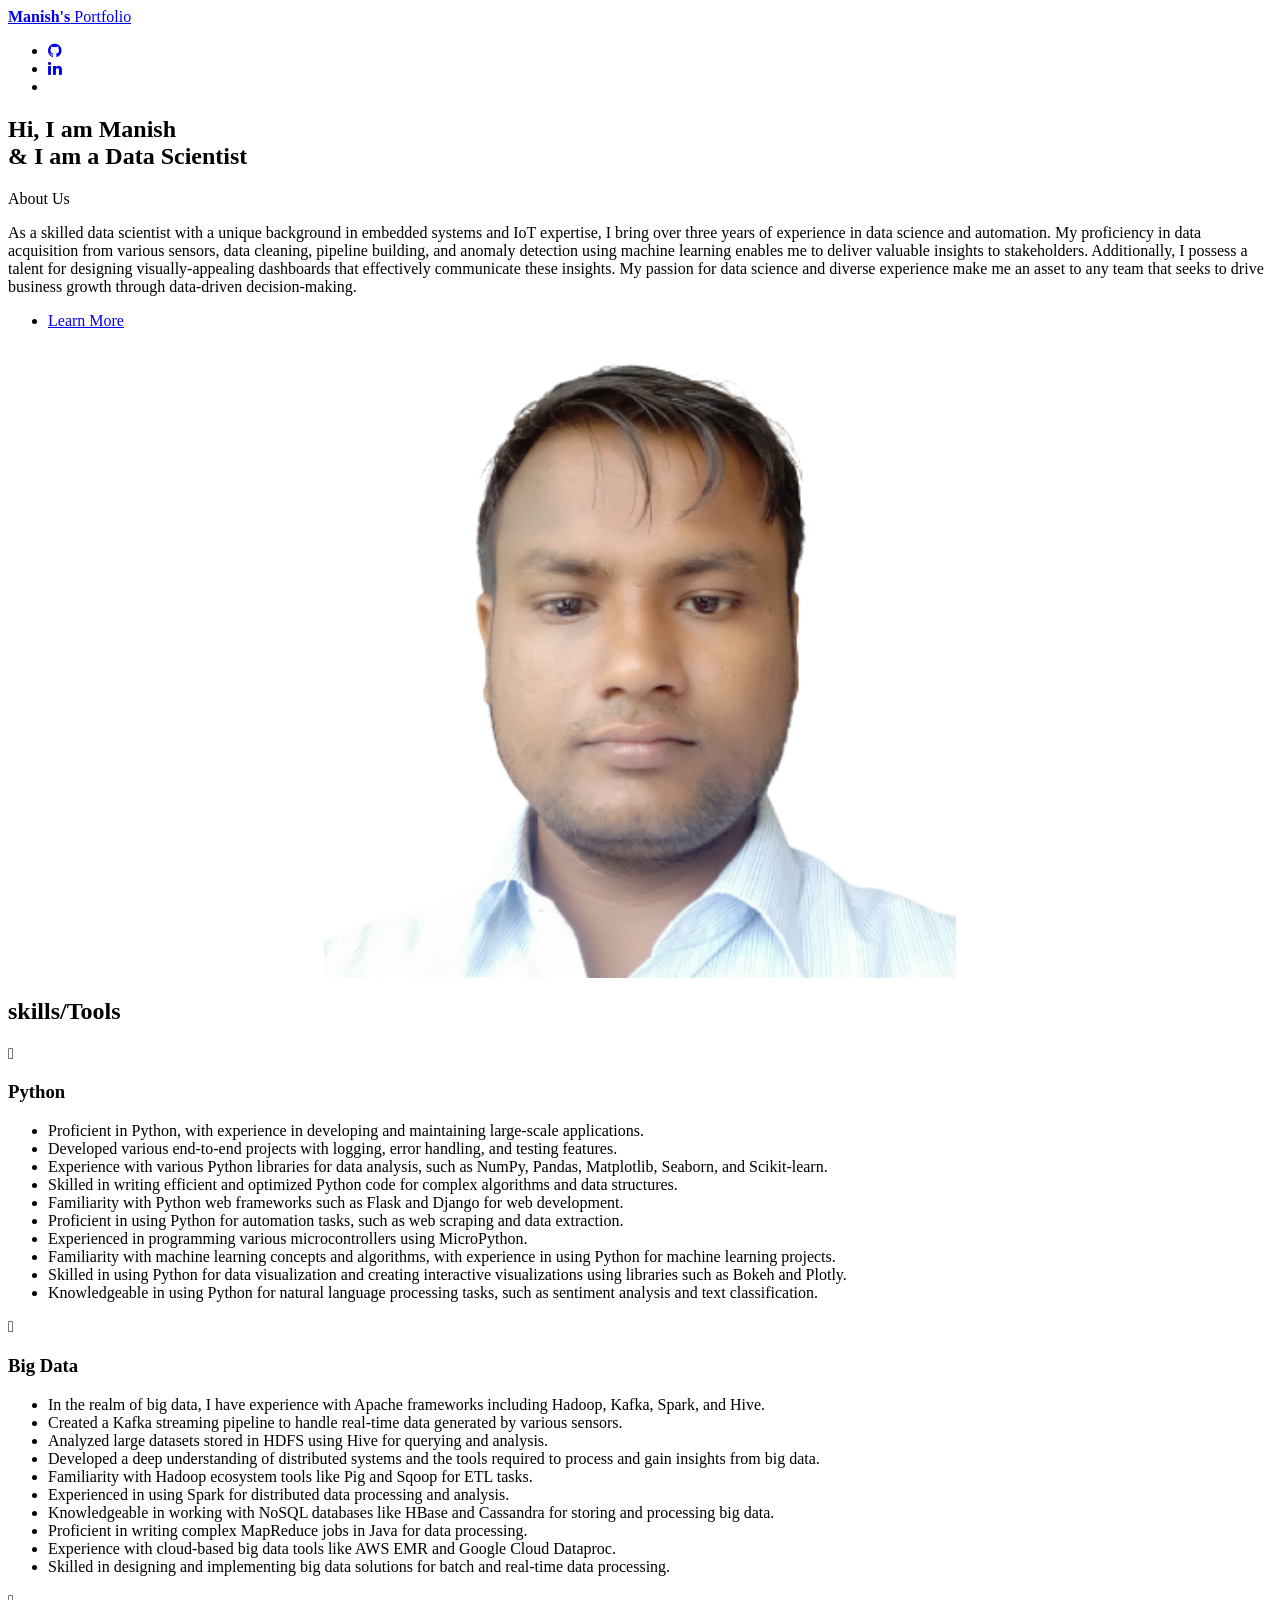
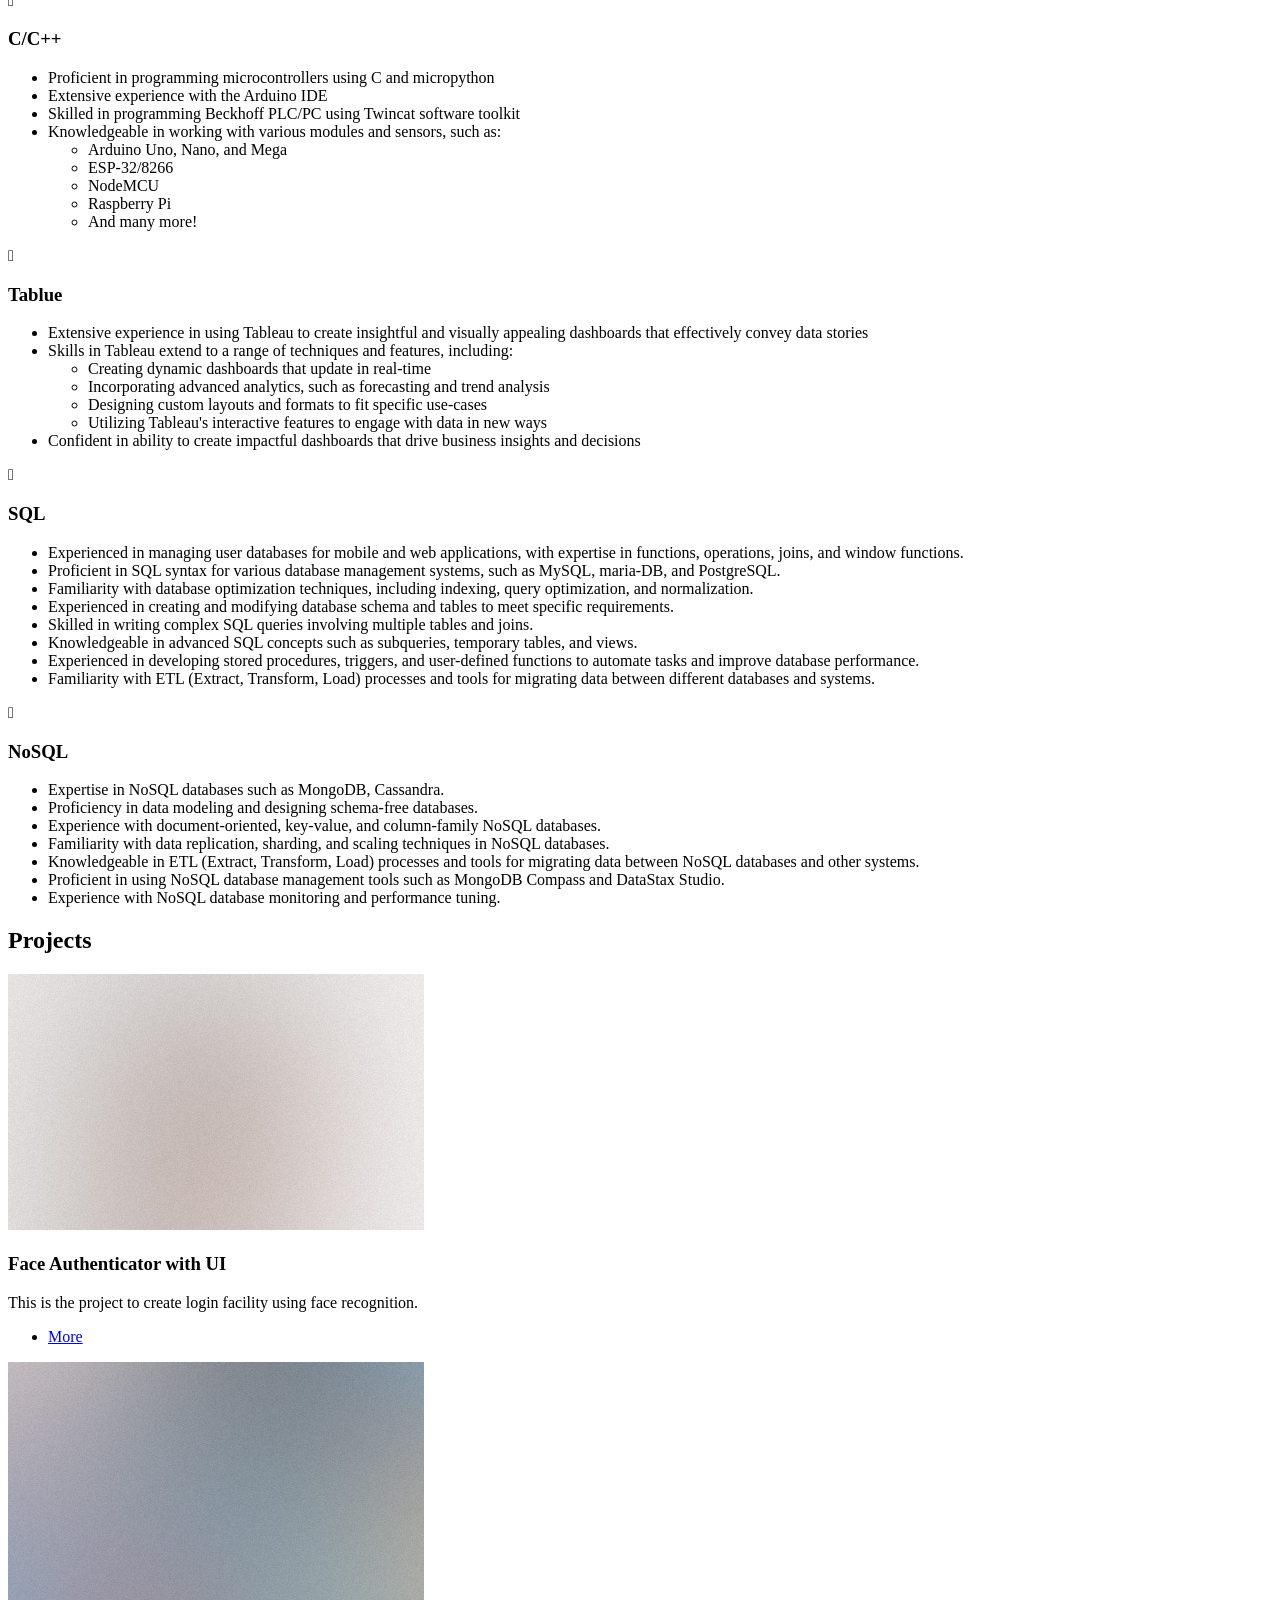
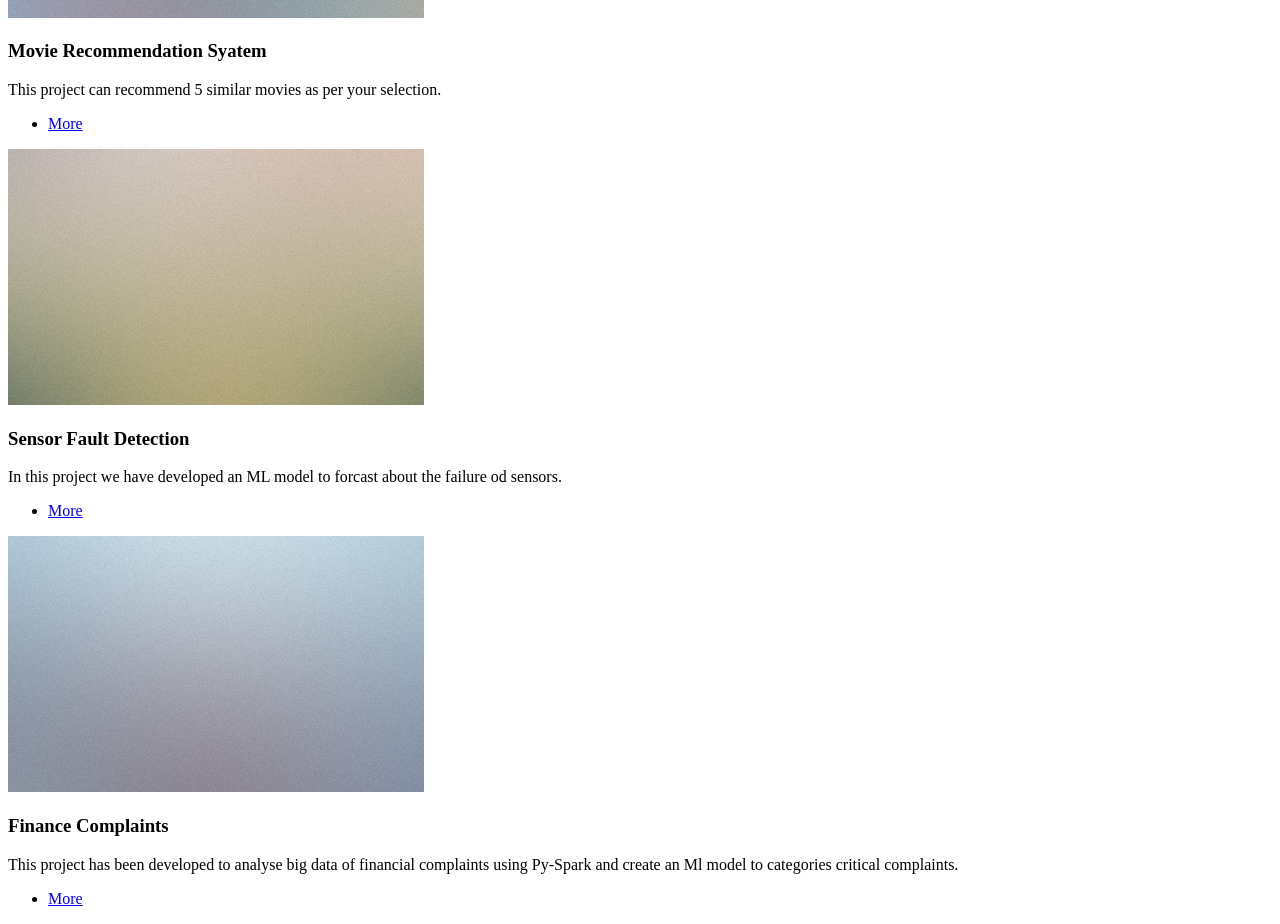
==== docs/index.html @ 659e46d4 "linkedin added" ====
<!DOCTYPE HTML>
<!--
	Editorial by HTML5 UP
	html5up.net | @ajlkn
	Free for personal and commercial use under the CCA 3.0 license (html5up.net/license)
-->
<html lang="en">

<head>
	<title>Manish's Portfolio</title>
	<meta charset="utf-8" />
	<meta name="viewport" content="width=device-width, initial-scale=1, user-scalable=no" />
	<link rel="stylesheet" href="static/assets/css/main.css" />
	<link rel="stylesheet" href="https://cdnjs.cloudflare.com/ajax/libs/font-awesome/4.7.0/css/font-awesome.min.css">
	<link>
</head>
<script>

</script>

<body class="is-preload">
	<!-- Wrapper -->
	<div id="wrapper">

		<!-- Main -->
		<div id="main">
			<div class="inner">

				<!-- Header -->
				<header id="header">
					<a href="/" class="logo"><strong>Manish's</strong> Portfolio</a>
					<ul class="icons">
						<li><a href="https://github.com/manish7065"><i class="fa fa-github" aria-hidden="true"></i></a></li>
						<li><a href="https://github.com/manish7065"><i class="fa fa-linkedin" aria-hidden="true"></i></a></li>
						<li><a href="https://www.linkedin.com/in/maimage95"><i src="static/images/linkedin.svg" aria-hidden="false"></i></a></li>
					  </ul>
					  

				</header>

				<!-- Banner -->
				<section id="banner">
					<div class="content">
						<header>
							<h1>Hi, I am Manish<br />
								& I am a Data Scientist</h1>
							<p>About Us</p>
						</header>
						<p>
							As a skilled data scientist with a unique background in embedded systems and
							 IoT expertise, I bring over three years of experience in data science and 
							 automation. My proficiency in data acquisition from various sensors,
							  data cleaning, pipeline building, and anomaly detection using machine learning
							 enables me to deliver valuable insights to stakeholders. Additionally,
							  I possess a talent for designing visually-appealing dashboards that effectively
							   communicate these insights. My passion for data science and diverse experience 
							   make me an asset to any team that seeks to drive business growth through 
							   data-driven decision-making.
						</p>
						<ul class="actions">
							<li><a href="#" class="button big">Learn More</a></li>
						</ul>
					</div>
					<span class="image object">
						<img src="static/images/self2.png" alt="" style="width: 50%; height: auto; display: block; margin-left: auto; margin-right: auto;" />
					</span>
				</section>

				<!-- Section -->
				<section>
					<header class="major">
						<h2>skills/Tools</h2>
					</header>
					<div class="features">
						<article>
							<span class="icon solid fa-paper-plane"></span>
							<div class="content">
							<h3>Python</h3>
							<p>
									<ul>
									  <li>Proficient in Python, with experience in developing and maintaining large-scale applications.</li>
									  <li>Developed various end-to-end projects with logging, error handling, and testing features.</li>
									  <li>Experience with various Python libraries for data analysis, such as NumPy, Pandas, Matplotlib, Seaborn, and Scikit-learn.</li>
									  <li>Skilled in writing efficient and optimized Python code for complex algorithms and data structures.</li>
									  <li>Familiarity with Python web frameworks such as Flask and Django for web development.</li>
									  <li>Proficient in using Python for automation tasks, such as web scraping and data extraction.</li>
									  <li>Experienced in programming various microcontrollers using MicroPython.</li>
									  <li>Familiarity with machine learning concepts and algorithms, with experience in using Python for machine learning projects.</li>
									  <li>Skilled in using Python for data visualization and creating interactive visualizations using libraries such as Bokeh and Plotly.</li>
									  <li>Knowledgeable in using Python for natural language processing tasks, such as sentiment analysis and text classification.</li>
									</ul>
								  
								
							</p>
							</div>
						</article>
						<article>
							<span class="icon solid fa-paper-plane"></span>
							<div class="content">
								<h3>Big Data</h3>
								<p>
										<ul>
										  <li>In the realm of big data, I have experience with Apache frameworks including Hadoop, Kafka, Spark, and Hive.</li>
										  <li>Created a Kafka streaming pipeline to handle real-time data generated by various sensors.</li>
										  <li>Analyzed large datasets stored in HDFS using Hive for querying and analysis.</li>
										  <li>Developed a deep understanding of distributed systems and the tools required to process and gain insights from big data.</li>
										  <li>Familiarity with Hadoop ecosystem tools like Pig and Sqoop for ETL tasks.</li>
										  <li>Experienced in using Spark for distributed data processing and analysis.</li>
										  <li>Knowledgeable in working with NoSQL databases like HBase and Cassandra for storing and processing big data.</li>
										  <li>Proficient in writing complex MapReduce jobs in Java for data processing.</li>
										  <li>Experience with cloud-based big data tools like AWS EMR and Google Cloud Dataproc.</li>
										  <li>Skilled in designing and implementing big data solutions for batch and real-time data processing.</li>
										</ul>
									  
                                </p>
                                </div>
						</article>
						<article>
							<span class="icon solid fa-rocket"></span>
							<div class="content">
								<p>
									<h3>C/C++</h3>
									<ul>
									<li>Proficient in programming microcontrollers using C and micropython</li>
									<li>Extensive experience with the Arduino IDE</li>
									<li>Skilled in programming Beckhoff PLC/PC using Twincat software toolkit</li>
									<li>Knowledgeable in working with various modules and sensors, such as:</li>
									<ul>
										<li>Arduino Uno, Nano, and Mega</li>
										<li>ESP-32/8266</li>
										<li>NodeMCU</li>
										<li>Raspberry Pi</li>
										<li>And many more!</li>
									</ul>
									</ul>

								</p>
							</div>
						</article>
						<article>
							<span class="icon solid fa-signal"></span>
							<div class="content">
								<p>
									<h3>Tablue</h3>
									<ul>
									<li>Extensive experience in using Tableau to create insightful and visually appealing dashboards that effectively convey data stories</li>
									<li>Skills in Tableau extend to a range of techniques and features, including:</li>
									<ul>
										<li>Creating dynamic dashboards that update in real-time</li>
										<li>Incorporating advanced analytics, such as forecasting and trend analysis</li>
										<li>Designing custom layouts and formats to fit specific use-cases</li>
										<li>Utilizing Tableau's interactive features to engage with data in new ways</li>
									</ul>
									<li>Confident in ability to create impactful dashboards that drive business insights and decisions</li>
									</ul>

								</p>
							</div>
						</article>
						<article>
							<span class="icon solid fa-signal"></span>
							<div class="content">
								<h3>SQL</h3>
								<p>
										<ul>
										  <li>Experienced in managing user databases for mobile and web applications, with expertise in functions, operations, joins, and window functions.</li>
										  <li>Proficient in SQL syntax for various database management systems, such as MySQL, maria-DB, and PostgreSQL.</li>
										  <li>Familiarity with database optimization techniques, including indexing, query optimization, and normalization.</li>
										  <li>Experienced in creating and modifying database schema and tables to meet specific requirements.</li>
										  <li>Skilled in writing complex SQL queries involving multiple tables and joins.</li>
										  <li>Knowledgeable in advanced SQL concepts such as subqueries, temporary tables, and views.</li>
										  <li>Experienced in developing stored procedures, triggers, and user-defined functions to automate tasks and improve database performance.</li>
										  <li>Familiarity with ETL (Extract, Transform, Load) processes and tools for migrating data between different databases and systems.</li>
										</ul>
									  
								</p>
							</div>
						</article>
						<article>
							<span class="icon solid fa-signal"></span>
							<div class="content">
								<h3>NoSQL</h3>
								<p>
										<ul>
										  <li>Expertise in NoSQL databases such as MongoDB, Cassandra.</li>
										  <li>Proficiency in data modeling and designing schema-free databases.</li>
										  <li>Experience with document-oriented, key-value, and column-family NoSQL databases.</li>
										  <li>Familiarity with data replication, sharding, and scaling techniques in NoSQL databases.</li>
										  <li>Knowledgeable in ETL (Extract, Transform, Load) processes and tools for migrating data between NoSQL databases and other systems.</li>
										  <li>Proficient in using NoSQL database management tools such as MongoDB Compass and DataStax Studio.</li>
										  <li>Experience with NoSQL database monitoring and performance tuning.</li>
										</ul>
									  
								</p>
							</div>
						</article>
					</div>
				</section>

				<!-- Section -->
				<section>
					<header class="major">
						<h2>Projects</h2>
					</header>
					<div class="posts">
						<article>
							<a  class="image"><img src="static/images/pic01.jpg" alt="" /></a>
							<h3>Face Authenticator with UI</h3>
							<p>This is the project to create login facility using face recognition.</p>
							<ul class="actions">
								<li><a href="https://github.com/manish7065/Deep-Authenticator-UI" class="button">More</a></li>
							</ul>
						</article>
						<article>
							<a  class="image"><img src="static/images/pic02.jpg" alt="" /></a>
							<h3>Movie Recommendation Syatem</h3>
							<p>This project can recommend 5 similar movies as per your selection.</p>
							<ul class="actions">
								<li><a href="https://github.com/manish7065/movie_recommander" class="button">More</a></li>
							</ul>
						</article>
						<article>
							<a  class="image"><img src="static/images/pic03.jpg" alt="" /></a>
							<h3>Sensor Fault Detection</h3>
							<p>In this project we have developed an ML model to forcast about the failure od sensors.</p>
							<ul class="actions">
								<li><a href="https://github.com/manish7065/sensor_fault" class="button">More</a></li>
							</ul>
						</article>
						<article>
							<a  class="image"><img src="static/images/pic04.jpg" alt="" /></a>
							<h3>Finance Complaints</h3>
							<p>This project has been developed to analyse big data of financial complaints using Py-Spark 
								and create an Ml model to categories critical complaints.</p>
							<ul class="actions">
								<li><a href="https://github.com/manish7065/finance-project/tree/master" class="button">More</a></li>
							</ul>
						</article>
						<!-- <article>
							<a  class="image"><img src="/static/images/pic05.jpg" alt="" /></a>
							<h3>Feugiat lorem aenean</h3>
							<p>Aenean ornare velit lacus, ac varius enim lorem ullamcorper dolore. Proin aliquam
								facilisis ante interdum. Sed nulla amet lorem feugiat tempus aliquam.</p>
							<ul class="actions">
								<li><a href="#" class="button">More</a></li>
							</ul>
						</article>
						<article>
							<a  class="image"><img src="/static/images/pic06.jpg" alt="" /></a>
							<h3>Amet varius aliquam</h3>
							<p>Aenean ornare velit lacus, ac varius enim lorem ullamcorper dolore. Proin aliquam
								facilisis ante interdum. Sed nulla amet lorem feugiat tempus aliquam.</p>
							<ul class="actions">
								<li><a href="#" class="button">More</a></li>
							</ul>
						</article> -->
					</div>
				</section>

			</div>
		</div>

	</div>

	<!-- Scripts -->
	<script src="ststic/assets/js/jquery.min.js"></script>
	<script src="ststic/assets/js/browser.min.js"></script>
	<script src="ststic/assets/js/breakpoints.min.js"></script>
	<script src="ststic/assets/js/util.js"></script>
	<script src="ststic/assets/js/main.js"></script>

</body>

</html>
---- docs/static/assets/css/main.css ----
@import url(fontawesome-all.min.css);
@import url("https://fonts.googleapis.com/css?family=Open+Sans:400,600,400italic,600italic|Roboto+Slab:400,700");
/*
	Editorial by HTML5 UP
	html5up.net | @ajlkn
	Free for personal and commercial use under the CCA 3.0 license (html5up.net/license)
*/
html, body, div, span, applet, object,
iframe, h1, h2, h3, h4, h5, h6, p, blockquote,
pre, a, abbr, acronym, address, big, cite,
code, del, dfn, em, img, ins, kbd, q, s, samp,
small, strike, strong, sub, sup, tt, var, b,
u, i, center, dl, dt, dd, ol, ul, li, fieldset,
form, label, legend, table, caption, tbody,
tfoot, thead, tr, th, td, article, aside,
canvas, details, embed, figure, figcaption,
footer, header, hgroup, menu, nav, output, ruby,
section, summary, time, mark, audio, video {
  margin: 0;
  padding: 0;
  border: 0;
  font-size: 100%;
  font: inherit;
  vertical-align: baseline; }

article, aside, details, figcaption, figure,
footer, header, hgroup, menu, nav, section {
  display: block; }

body {
  line-height: 1; }

ol, ul {
  list-style: none; }

blockquote, q {
  quotes: none; }
  blockquote:before, blockquote:after, q:before, q:after {
    content: '';
    content: none; }

table {
  border-collapse: collapse;
  border-spacing: 0; }

body {
  -webkit-text-size-adjust: none; }

mark {
  background-color: transparent;
  color: inherit; }

input::-moz-focus-inner {
  border: 0;
  padding: 0; }

input, select, textarea {
  -moz-appearance: none;
  -webkit-appearance: none;
  -ms-appearance: none;
  appearance: none; }

/* Basic */
@-ms-viewport {
  width: device-width; }

body {
  -ms-overflow-style: scrollbar; }

@media screen and (max-width: 480px) {
  html, body {
    min-width: 320px; } }

html {
  box-sizing: border-box; }

*, *:before, *:after {
  box-sizing: inherit; }

body {
  background: #ffffff; }
  body.is-preload *, body.is-preload *:before, body.is-preload *:after, body.is-resizing *, body.is-resizing *:before, body.is-resizing *:after {
    -moz-animation: none !important;
    -webkit-animation: none !important;
    -ms-animation: none !important;
    animation: none !important;
    -moz-transition: none !important;
    -webkit-transition: none !important;
    -ms-transition: none !important;
    transition: none !important; }

/* Type */
body, input, select, textarea {
  color: #7f888f;
  font-family: "Open Sans", sans-serif;
  font-size: 13pt;
  font-weight: 400;
  line-height: 1.65; }
  @media screen and (max-width: 1680px) {
    body, input, select, textarea {
      font-size: 11pt; } }
  @media screen and (max-width: 1280px) {
    body, input, select, textarea {
      font-size: 10pt; } }
  @media screen and (max-width: 360px) {
    body, input, select, textarea {
      font-size: 9pt; } }

a {
  -moz-transition: color 0.2s ease-in-out, border-bottom-color 0.2s ease-in-out;
  -webkit-transition: color 0.2s ease-in-out, border-bottom-color 0.2s ease-in-out;
  -ms-transition: color 0.2s ease-in-out, border-bottom-color 0.2s ease-in-out;
  transition: color 0.2s ease-in-out, border-bottom-color 0.2s ease-in-out;
  border-bottom: dotted 1px;
  color: #f56a6a;
  text-decoration: none; }
  a:hover {
    border-bottom-color: #f56a6a;
    color: #f56a6a !important; }
    a:hover strong {
      color: inherit; }

strong, b {
  color: #3d4449;
  font-weight: 600; }

em, i {
  font-style: italic; }

p {
  margin: 0 0 2em 0; }

h1, h2, h3, h4, h5, h6 {
  color: #3d4449;
  font-family: "Roboto Slab", serif;
  font-weight: 700;
  line-height: 1.5;
  margin: 0 0 1em 0; }
  h1 a, h2 a, h3 a, h4 a, h5 a, h6 a {
    color: inherit;
    text-decoration: none;
    border-bottom: 0; }

h1 {
  font-size: 4em;
  margin: 0 0 0.5em 0;
  line-height: 1.3; }

h2 {
  font-size: 1.75em; }

h3 {
  font-size: 1.25em; }

h4 {
  font-size: 1.1em; }

h5 {
  font-size: 0.9em; }

h6 {
  font-size: 0.7em; }

@media screen and (max-width: 1680px) {
  h1 {
    font-size: 3.5em; } }

@media screen and (max-width: 980px) {
  h1 {
    font-size: 3.25em; } }

@media screen and (max-width: 736px) {
  h1 {
    font-size: 2em;
    line-height: 1.4; }
  h2 {
    font-size: 1.5em; } }

sub {
  font-size: 0.8em;
  position: relative;
  top: 0.5em; }

sup {
  font-size: 0.8em;
  position: relative;
  top: -0.5em; }

blockquote {
  border-left: solid 3px rgba(210, 215, 217, 0.75);
  font-style: italic;
  margin: 0 0 2em 0;
  padding: 0.5em 0 0.5em 2em; }

code {
  background: rgba(230, 235, 237, 0.25);
  border-radius: 0.375em;
  border: solid 1px rgba(210, 215, 217, 0.75);
  font-family: "Courier New", monospace;
  font-size: 0.9em;
  margin: 0 0.25em;
  padding: 0.25em 0.65em; }

pre {
  -webkit-overflow-scrolling: touch;
  font-family: "Courier New", monospace;
  font-size: 0.9em;
  margin: 0 0 2em 0; }
  pre code {
    display: block;
    line-height: 1.75;
    padding: 1em 1.5em;
    overflow-x: auto; }

hr {
  border: 0;
  border-bottom: solid 1px rgba(210, 215, 217, 0.75);
  margin: 2em 0; }
  hr.major {
    margin: 3em 0; }

.align-left {
  text-align: left; }

.align-center {
  text-align: center; }

.align-right {
  text-align: right; }

/* Row */
.row {
  display: flex;
  flex-wrap: wrap;
  box-sizing: border-box;
  align-items: stretch; }
  .row > * {
    box-sizing: border-box; }
  .row.gtr-uniform > * > :last-child {
    margin-bottom: 0; }
  .row.aln-left {
    justify-content: flex-start; }
  .row.aln-center {
    justify-content: center; }
  .row.aln-right {
    justify-content: flex-end; }
  .row.aln-top {
    align-items: flex-start; }
  .row.aln-middle {
    align-items: center; }
  .row.aln-bottom {
    align-items: flex-end; }
  .row > .imp {
    order: -1; }
  .row > .col-1 {
    width: 8.33333%; }
  .row > .off-1 {
    margin-left: 8.33333%; }
  .row > .col-2 {
    width: 16.66667%; }
  .row > .off-2 {
    margin-left: 16.66667%; }
  .row > .col-3 {
    width: 25%; }
  .row > .off-3 {
    margin-left: 25%; }
  .row > .col-4 {
    width: 33.33333%; }
  .row > .off-4 {
    margin-left: 33.33333%; }
  .row > .col-5 {
    width: 41.66667%; }
  .row > .off-5 {
    margin-left: 41.66667%; }
  .row > .col-6 {
    width: 50%; }
  .row > .off-6 {
    margin-left: 50%; }
  .row > .col-7 {
    width: 58.33333%; }
  .row > .off-7 {
    margin-left: 58.33333%; }
  .row > .col-8 {
    width: 66.66667%; }
  .row > .off-8 {
    margin-left: 66.66667%; }
  .row > .col-9 {
    width: 75%; }
  .row > .off-9 {
    margin-left: 75%; }
  .row > .col-10 {
    width: 83.33333%; }
  .row > .off-10 {
    margin-left: 83.33333%; }
  .row > .col-11 {
    width: 91.66667%; }
  .row > .off-11 {
    margin-left: 91.66667%; }
  .row > .col-12 {
    width: 100%; }
  .row > .off-12 {
    margin-left: 100%; }
  .row.gtr-0 {
    margin-top: 0;
    margin-left: 0em; }
    .row.gtr-0 > * {
      padding: 0 0 0 0em; }
    .row.gtr-0.gtr-uniform {
      margin-top: 0em; }
      .row.gtr-0.gtr-uniform > * {
        padding-top: 0em; }
  .row.gtr-25 {
    margin-top: 0;
    margin-left: -0.375em; }
    .row.gtr-25 > * {
      padding: 0 0 0 0.375em; }
    .row.gtr-25.gtr-uniform {
      margin-top: -0.375em; }
      .row.gtr-25.gtr-uniform > * {
        padding-top: 0.375em; }
  .row.gtr-50 {
    margin-top: 0;
    margin-left: -0.75em; }
    .row.gtr-50 > * {
      padding: 0 0 0 0.75em; }
    .row.gtr-50.gtr-uniform {
      margin-top: -0.75em; }
      .row.gtr-50.gtr-uniform > * {
        padding-top: 0.75em; }
  .row {
    margin-top: 0;
    margin-left: -1.5em; }
    .row > * {
      padding: 0 0 0 1.5em; }
    .row.gtr-uniform {
      margin-top: -1.5em; }
      .row.gtr-uniform > * {
        padding-top: 1.5em; }
  .row.gtr-150 {
    margin-top: 0;
    margin-left: -2.25em; }
    .row.gtr-150 > * {
      padding: 0 0 0 2.25em; }
    .row.gtr-150.gtr-uniform {
      margin-top: -2.25em; }
      .row.gtr-150.gtr-uniform > * {
        padding-top: 2.25em; }
  .row.gtr-200 {
    margin-top: 0;
    margin-left: -3em; }
    .row.gtr-200 > * {
      padding: 0 0 0 3em; }
    .row.gtr-200.gtr-uniform {
      margin-top: -3em; }
      .row.gtr-200.gtr-uniform > * {
        padding-top: 3em; }
  @media screen and (max-width: 1680px) {
    .row {
      display: flex;
      flex-wrap: wrap;
      box-sizing: border-box;
      align-items: stretch; }
      .row > * {
        box-sizing: border-box; }
      .row.gtr-uniform > * > :last-child {
        margin-bottom: 0; }
      .row.aln-left {
        justify-content: flex-start; }
      .row.aln-center {
        justify-content: center; }
      .row.aln-right {
        justify-content: flex-end; }
      .row.aln-top {
        align-items: flex-start; }
      .row.aln-middle {
        align-items: center; }
      .row.aln-bottom {
        align-items: flex-end; }
      .row > .imp-xlarge {
        order: -1; }
      .row > .col-1-xlarge {
        width: 8.33333%; }
      .row > .off-1-xlarge {
        margin-left: 8.33333%; }
      .row > .col-2-xlarge {
        width: 16.66667%; }
      .row > .off-2-xlarge {
        margin-left: 16.66667%; }
      .row > .col-3-xlarge {
        width: 25%; }
      .row > .off-3-xlarge {
        margin-left: 25%; }
      .row > .col-4-xlarge {
        width: 33.33333%; }
      .row > .off-4-xlarge {
        margin-left: 33.33333%; }
      .row > .col-5-xlarge {
        width: 41.66667%; }
      .row > .off-5-xlarge {
        margin-left: 41.66667%; }
      .row > .col-6-xlarge {
        width: 50%; }
      .row > .off-6-xlarge {
        margin-left: 50%; }
      .row > .col-7-xlarge {
        width: 58.33333%; }
      .row > .off-7-xlarge {
        margin-left: 58.33333%; }
      .row > .col-8-xlarge {
        width: 66.66667%; }
      .row > .off-8-xlarge {
        margin-left: 66.66667%; }
      .row > .col-9-xlarge {
        width: 75%; }
      .row > .off-9-xlarge {
        margin-left: 75%; }
      .row > .col-10-xlarge {
        width: 83.33333%; }
      .row > .off-10-xlarge {
        margin-left: 83.33333%; }
      .row > .col-11-xlarge {
        width: 91.66667%; }
      .row > .off-11-xlarge {
        margin-left: 91.66667%; }
      .row > .col-12-xlarge {
        width: 100%; }
      .row > .off-12-xlarge {
        margin-left: 100%; }
      .row.gtr-0 {
        margin-top: 0;
        margin-left: 0em; }
        .row.gtr-0 > * {
          padding: 0 0 0 0em; }
        .row.gtr-0.gtr-uniform {
          margin-top: 0em; }
          .row.gtr-0.gtr-uniform > * {
            padding-top: 0em; }
      .row.gtr-25 {
        margin-top: 0;
        margin-left: -0.375em; }
        .row.gtr-25 > * {
          padding: 0 0 0 0.375em; }
        .row.gtr-25.gtr-uniform {
          margin-top: -0.375em; }
          .row.gtr-25.gtr-uniform > * {
            padding-top: 0.375em; }
      .row.gtr-50 {
        margin-top: 0;
        margin-left: -0.75em; }
        .row.gtr-50 > * {
          padding: 0 0 0 0.75em; }
        .row.gtr-50.gtr-uniform {
          margin-top: -0.75em; }
          .row.gtr-50.gtr-uniform > * {
            padding-top: 0.75em; }
      .row {
        margin-top: 0;
        margin-left: -1.5em; }
        .row > * {
          padding: 0 0 0 1.5em; }
        .row.gtr-uniform {
          margin-top: -1.5em; }
          .row.gtr-uniform > * {
            padding-top: 1.5em; }
      .row.gtr-150 {
        margin-top: 0;
        margin-left: -2.25em; }
        .row.gtr-150 > * {
          padding: 0 0 0 2.25em; }
        .row.gtr-150.gtr-uniform {
          margin-top: -2.25em; }
          .row.gtr-150.gtr-uniform > * {
            padding-top: 2.25em; }
      .row.gtr-200 {
        margin-top: 0;
        margin-left: -3em; }
        .row.gtr-200 > * {
          padding: 0 0 0 3em; }
        .row.gtr-200.gtr-uniform {
          margin-top: -3em; }
          .row.gtr-200.gtr-uniform > * {
            padding-top: 3em; } }
  @media screen and (max-width: 1280px) {
    .row {
      display: flex;
      flex-wrap: wrap;
      box-sizing: border-box;
      align-items: stretch; }
      .row > * {
        box-sizing: border-box; }
      .row.gtr-uniform > * > :last-child {
        margin-bottom: 0; }
      .row.aln-left {
        justify-content: flex-start; }
      .row.aln-center {
        justify-content: center; }
      .row.aln-right {
        justify-content: flex-end; }
      .row.aln-top {
        align-items: flex-start; }
      .row.aln-middle {
        align-items: center; }
      .row.aln-bottom {
        align-items: flex-end; }
      .row > .imp-large {
        order: -1; }
      .row > .col-1-large {
        width: 8.33333%; }
      .row > .off-1-large {
        margin-left: 8.33333%; }
      .row > .col-2-large {
        width: 16.66667%; }
      .row > .off-2-large {
        margin-left: 16.66667%; }
      .row > .col-3-large {
        width: 25%; }
      .row > .off-3-large {
        margin-left: 25%; }
      .row > .col-4-large {
        width: 33.33333%; }
      .row > .off-4-large {
        margin-left: 33.33333%; }
      .row > .col-5-large {
        width: 41.66667%; }
      .row > .off-5-large {
        margin-left: 41.66667%; }
      .row > .col-6-large {
        width: 50%; }
      .row > .off-6-large {
        margin-left: 50%; }
      .row > .col-7-large {
        width: 58.33333%; }
      .row > .off-7-large {
        margin-left: 58.33333%; }
      .row > .col-8-large {
        width: 66.66667%; }
      .row > .off-8-large {
        margin-left: 66.66667%; }
      .row > .col-9-large {
        width: 75%; }
      .row > .off-9-large {
        margin-left: 75%; }
      .row > .col-10-large {
        width: 83.33333%; }
      .row > .off-10-large {
        margin-left: 83.33333%; }
      .row > .col-11-large {
        width: 91.66667%; }
      .row > .off-11-large {
        margin-left: 91.66667%; }
      .row > .col-12-large {
        width: 100%; }
      .row > .off-12-large {
        margin-left: 100%; }
      .row.gtr-0 {
        margin-top: 0;
        margin-left: 0em; }
        .row.gtr-0 > * {
          padding: 0 0 0 0em; }
        .row.gtr-0.gtr-uniform {
          margin-top: 0em; }
          .row.gtr-0.gtr-uniform > * {
            padding-top: 0em; }
      .row.gtr-25 {
        margin-top: 0;
        margin-left: -0.375em; }
        .row.gtr-25 > * {
          padding: 0 0 0 0.375em; }
        .row.gtr-25.gtr-uniform {
          margin-top: -0.375em; }
          .row.gtr-25.gtr-uniform > * {
            padding-top: 0.375em; }
      .row.gtr-50 {
        margin-top: 0;
        margin-left: -0.75em; }
        .row.gtr-50 > * {
          padding: 0 0 0 0.75em; }
        .row.gtr-50.gtr-uniform {
          margin-top: -0.75em; }
          .row.gtr-50.gtr-uniform > * {
            padding-top: 0.75em; }
      .row {
        margin-top: 0;
        margin-left: -1.5em; }
        .row > * {
          padding: 0 0 0 1.5em; }
        .row.gtr-uniform {
          margin-top: -1.5em; }
          .row.gtr-uniform > * {
            padding-top: 1.5em; }
      .row.gtr-150 {
        margin-top: 0;
        margin-left: -2.25em; }
        .row.gtr-150 > * {
          padding: 0 0 0 2.25em; }
        .row.gtr-150.gtr-uniform {
          margin-top: -2.25em; }
          .row.gtr-150.gtr-uniform > * {
            padding-top: 2.25em; }
      .row.gtr-200 {
        margin-top: 0;
        margin-left: -3em; }
        .row.gtr-200 > * {
          padding: 0 0 0 3em; }
        .row.gtr-200.gtr-uniform {
          margin-top: -3em; }
          .row.gtr-200.gtr-uniform > * {
            padding-top: 3em; } }
  @media screen and (max-width: 980px) {
    .row {
      display: flex;
      flex-wrap: wrap;
      box-sizing: border-box;
      align-items: stretch; }
      .row > * {
        box-sizing: border-box; }
      .row.gtr-uniform > * > :last-child {
        margin-bottom: 0; }
      .row.aln-left {
        justify-content: flex-start; }
      .row.aln-center {
        justify-content: center; }
      .row.aln-right {
        justify-content: flex-end; }
      .row.aln-top {
        align-items: flex-start; }
      .row.aln-middle {
        align-items: center; }
      .row.aln-bottom {
        align-items: flex-end; }
      .row > .imp-medium {
        order: -1; }
      .row > .col-1-medium {
        width: 8.33333%; }
      .row > .off-1-medium {
        margin-left: 8.33333%; }
      .row > .col-2-medium {
        width: 16.66667%; }
      .row > .off-2-medium {
        margin-left: 16.66667%; }
      .row > .col-3-medium {
        width: 25%; }
      .row > .off-3-medium {
        margin-left: 25%; }
      .row > .col-4-medium {
        width: 33.33333%; }
      .row > .off-4-medium {
        margin-left: 33.33333%; }
      .row > .col-5-medium {
        width: 41.66667%; }
      .row > .off-5-medium {
        margin-left: 41.66667%; }
      .row > .col-6-medium {
        width: 50%; }
      .row > .off-6-medium {
        margin-left: 50%; }
      .row > .col-7-medium {
        width: 58.33333%; }
      .row > .off-7-medium {
        margin-left: 58.33333%; }
      .row > .col-8-medium {
        width: 66.66667%; }
      .row > .off-8-medium {
        margin-left: 66.66667%; }
      .row > .col-9-medium {
        width: 75%; }
      .row > .off-9-medium {
        margin-left: 75%; }
      .row > .col-10-medium {
        width: 83.33333%; }
      .row > .off-10-medium {
        margin-left: 83.33333%; }
      .row > .col-11-medium {
        width: 91.66667%; }
      .row > .off-11-medium {
        margin-left: 91.66667%; }
      .row > .col-12-medium {
        width: 100%; }
      .row > .off-12-medium {
        margin-left: 100%; }
      .row.gtr-0 {
        margin-top: 0;
        margin-left: 0em; }
        .row.gtr-0 > * {
          padding: 0 0 0 0em; }
        .row.gtr-0.gtr-uniform {
          margin-top: 0em; }
          .row.gtr-0.gtr-uniform > * {
            padding-top: 0em; }
      .row.gtr-25 {
        margin-top: 0;
        margin-left: -0.375em; }
        .row.gtr-25 > * {
          padding: 0 0 0 0.375em; }
        .row.gtr-25.gtr-uniform {
          margin-top: -0.375em; }
          .row.gtr-25.gtr-uniform > * {
            padding-top: 0.375em; }
      .row.gtr-50 {
        margin-top: 0;
        margin-left: -0.75em; }
        .row.gtr-50 > * {
          padding: 0 0 0 0.75em; }
        .row.gtr-50.gtr-uniform {
          margin-top: -0.75em; }
          .row.gtr-50.gtr-uniform > * {
            padding-top: 0.75em; }
      .row {
        margin-top: 0;
        margin-left: -1.5em; }
        .row > * {
          padding: 0 0 0 1.5em; }
        .row.gtr-uniform {
          margin-top: -1.5em; }
          .row.gtr-uniform > * {
            padding-top: 1.5em; }
      .row.gtr-150 {
        margin-top: 0;
        margin-left: -2.25em; }
        .row.gtr-150 > * {
          padding: 0 0 0 2.25em; }
        .row.gtr-150.gtr-uniform {
          margin-top: -2.25em; }
          .row.gtr-150.gtr-uniform > * {
            padding-top: 2.25em; }
      .row.gtr-200 {
        margin-top: 0;
        margin-left: -3em; }
        .row.gtr-200 > * {
          padding: 0 0 0 3em; }
        .row.gtr-200.gtr-uniform {
          margin-top: -3em; }
          .row.gtr-200.gtr-uniform > * {
            padding-top: 3em; } }
  @media screen and (max-width: 736px) {
    .row {
      display: flex;
      flex-wrap: wrap;
      box-sizing: border-box;
      align-items: stretch; }
      .row > * {
        box-sizing: border-box; }
      .row.gtr-uniform > * > :last-child {
        margin-bottom: 0; }
      .row.aln-left {
        justify-content: flex-start; }
      .row.aln-center {
        justify-content: center; }
      .row.aln-right {
        justify-content: flex-end; }
      .row.aln-top {
        align-items: flex-start; }
      .row.aln-middle {
        align-items: center; }
      .row.aln-bottom {
        align-items: flex-end; }
      .row > .imp-small {
        order: -1; }
      .row > .col-1-small {
        width: 8.33333%; }
      .row > .off-1-small {
        margin-left: 8.33333%; }
      .row > .col-2-small {
        width: 16.66667%; }
      .row > .off-2-small {
        margin-left: 16.66667%; }
      .row > .col-3-small {
        width: 25%; }
      .row > .off-3-small {
        margin-left: 25%; }
      .row > .col-4-small {
        width: 33.33333%; }
      .row > .off-4-small {
        margin-left: 33.33333%; }
      .row > .col-5-small {
        width: 41.66667%; }
      .row > .off-5-small {
        margin-left: 41.66667%; }
      .row > .col-6-small {
        width: 50%; }
      .row > .off-6-small {
        margin-left: 50%; }
      .row > .col-7-small {
        width: 58.33333%; }
      .row > .off-7-small {
        margin-left: 58.33333%; }
      .row > .col-8-small {
        width: 66.66667%; }
      .row > .off-8-small {
        margin-left: 66.66667%; }
      .row > .col-9-small {
        width: 75%; }
      .row > .off-9-small {
        margin-left: 75%; }
      .row > .col-10-small {
        width: 83.33333%; }
      .row > .off-10-small {
        margin-left: 83.33333%; }
      .row > .col-11-small {
        width: 91.66667%; }
      .row > .off-11-small {
        margin-left: 91.66667%; }
      .row > .col-12-small {
        width: 100%; }
      .row > .off-12-small {
        margin-left: 100%; }
      .row.gtr-0 {
        margin-top: 0;
        margin-left: 0em; }
        .row.gtr-0 > * {
          padding: 0 0 0 0em; }
        .row.gtr-0.gtr-uniform {
          margin-top: 0em; }
          .row.gtr-0.gtr-uniform > * {
            padding-top: 0em; }
      .row.gtr-25 {
        margin-top: 0;
        margin-left: -0.375em; }
        .row.gtr-25 > * {
          padding: 0 0 0 0.375em; }
        .row.gtr-25.gtr-uniform {
          margin-top: -0.375em; }
          .row.gtr-25.gtr-uniform > * {
            padding-top: 0.375em; }
      .row.gtr-50 {
        margin-top: 0;
        margin-left: -0.75em; }
        .row.gtr-50 > * {
          padding: 0 0 0 0.75em; }
        .row.gtr-50.gtr-uniform {
          margin-top: -0.75em; }
          .row.gtr-50.gtr-uniform > * {
            padding-top: 0.75em; }
      .row {
        margin-top: 0;
        margin-left: -1.5em; }
        .row > * {
          padding: 0 0 0 1.5em; }
        .row.gtr-uniform {
          margin-top: -1.5em; }
          .row.gtr-uniform > * {
            padding-top: 1.5em; }
      .row.gtr-150 {
        margin-top: 0;
        margin-left: -2.25em; }
        .row.gtr-150 > * {
          padding: 0 0 0 2.25em; }
        .row.gtr-150.gtr-uniform {
          margin-top: -2.25em; }
          .row.gtr-150.gtr-uniform > * {
            padding-top: 2.25em; }
      .row.gtr-200 {
        margin-top: 0;
        margin-left: -3em; }
        .row.gtr-200 > * {
          padding: 0 0 0 3em; }
        .row.gtr-200.gtr-uniform {
          margin-top: -3em; }
          .row.gtr-200.gtr-uniform > * {
            padding-top: 3em; } }
  @media screen and (max-width: 480px) {
    .row {
      display: flex;
      flex-wrap: wrap;
      box-sizing: border-box;
      align-items: stretch; }
      .row > * {
        box-sizing: border-box; }
      .row.gtr-uniform > * > :last-child {
        margin-bottom: 0; }
      .row.aln-left {
        justify-content: flex-start; }
      .row.aln-center {
        justify-content: center; }
      .row.aln-right {
        justify-content: flex-end; }
      .row.aln-top {
        align-items: flex-start; }
      .row.aln-middle {
        align-items: center; }
      .row.aln-bottom {
        align-items: flex-end; }
      .row > .imp-xsmall {
        order: -1; }
      .row > .col-1-xsmall {
        width: 8.33333%; }
      .row > .off-1-xsmall {
        margin-left: 8.33333%; }
      .row > .col-2-xsmall {
        width: 16.66667%; }
      .row > .off-2-xsmall {
        margin-left: 16.66667%; }
      .row > .col-3-xsmall {
        width: 25%; }
      .row > .off-3-xsmall {
        margin-left: 25%; }
      .row > .col-4-xsmall {
        width: 33.33333%; }
      .row > .off-4-xsmall {
        margin-left: 33.33333%; }
      .row > .col-5-xsmall {
        width: 41.66667%; }
      .row > .off-5-xsmall {
        margin-left: 41.66667%; }
      .row > .col-6-xsmall {
        width: 50%; }
      .row > .off-6-xsmall {
        margin-left: 50%; }
      .row > .col-7-xsmall {
        width: 58.33333%; }
      .row > .off-7-xsmall {
        margin-left: 58.33333%; }
      .row > .col-8-xsmall {
        width: 66.66667%; }
      .row > .off-8-xsmall {
        margin-left: 66.66667%; }
      .row > .col-9-xsmall {
        width: 75%; }
      .row > .off-9-xsmall {
        margin-left: 75%; }
      .row > .col-10-xsmall {
        width: 83.33333%; }
      .row > .off-10-xsmall {
        margin-left: 83.33333%; }
      .row > .col-11-xsmall {
        width: 91.66667%; }
      .row > .off-11-xsmall {
        margin-left: 91.66667%; }
      .row > .col-12-xsmall {
        width: 100%; }
      .row > .off-12-xsmall {
        margin-left: 100%; }
      .row.gtr-0 {
        margin-top: 0;
        margin-left: 0em; }
        .row.gtr-0 > * {
          padding: 0 0 0 0em; }
        .row.gtr-0.gtr-uniform {
          margin-top: 0em; }
          .row.gtr-0.gtr-uniform > * {
            padding-top: 0em; }
      .row.gtr-25 {
        margin-top: 0;
        margin-left: -0.375em; }
        .row.gtr-25 > * {
          padding: 0 0 0 0.375em; }
        .row.gtr-25.gtr-uniform {
          margin-top: -0.375em; }
          .row.gtr-25.gtr-uniform > * {
            padding-top: 0.375em; }
      .row.gtr-50 {
        margin-top: 0;
        margin-left: -0.75em; }
        .row.gtr-50 > * {
          padding: 0 0 0 0.75em; }
        .row.gtr-50.gtr-uniform {
          margin-top: -0.75em; }
          .row.gtr-50.gtr-uniform > * {
            padding-top: 0.75em; }
      .row {
        margin-top: 0;
        margin-left: -1.5em; }
        .row > * {
          padding: 0 0 0 1.5em; }
        .row.gtr-uniform {
          margin-top: -1.5em; }
          .row.gtr-uniform > * {
            padding-top: 1.5em; }
      .row.gtr-150 {
        margin-top: 0;
        margin-left: -2.25em; }
        .row.gtr-150 > * {
          padding: 0 0 0 2.25em; }
        .row.gtr-150.gtr-uniform {
          margin-top: -2.25em; }
          .row.gtr-150.gtr-uniform > * {
            padding-top: 2.25em; }
      .row.gtr-200 {
        margin-top: 0;
        margin-left: -3em; }
        .row.gtr-200 > * {
          padding: 0 0 0 3em; }
        .row.gtr-200.gtr-uniform {
          margin-top: -3em; }
          .row.gtr-200.gtr-uniform > * {
            padding-top: 3em; } }

/* Section/Article */
section.special, article.special {
  text-align: center; }

header p {
  font-family: "Roboto Slab", serif;
  font-size: 1em;
  font-weight: 400;
  letter-spacing: 0.075em;
  margin-top: -0.5em;
  text-transform: uppercase; }

header.major > :last-child {
  border-bottom: solid 3px #f56a6a;
  display: inline-block;
  margin: 0 0 2em 0;
  padding: 0 0.75em 0.5em 0; }

header.main > :last-child {
  margin: 0 0 1em 0; }

/* Form */
form {
  margin: 0 0 2em 0; }

label {
  color: #3d4449;
  display: block;
  font-size: 0.9em;
  font-weight: 600;
  margin: 0 0 1em 0; }

input[type="text"],
input[type="password"],
input[type="email"],
input[type="tel"],
input[type="search"],
input[type="url"],
select,
textarea {
  -moz-appearance: none;
  -webkit-appearance: none;
  -ms-appearance: none;
  appearance: none;
  background: #ffffff;
  border-radius: 0.375em;
  border: none;
  border: solid 1px rgba(210, 215, 217, 0.75);
  color: inherit;
  display: block;
  outline: 0;
  padding: 0 1em;
  text-decoration: none;
  width: 100%; }
  input[type="text"]:invalid,
  input[type="password"]:invalid,
  input[type="email"]:invalid,
  input[type="tel"]:invalid,
  input[type="search"]:invalid,
  input[type="url"]:invalid,
  select:invalid,
  textarea:invalid {
    box-shadow: none; }
  input[type="text"]:focus,
  input[type="password"]:focus,
  input[type="email"]:focus,
  input[type="tel"]:focus,
  input[type="search"]:focus,
  input[type="url"]:focus,
  select:focus,
  textarea:focus {
    border-color: #f56a6a;
    box-shadow: 0 0 0 1px #f56a6a; }

select {
  background-image: url("data:image/svg+xml;charset=utf8,%3Csvg xmlns='http://www.w3.org/2000/svg' width='40' height='40' preserveAspectRatio='none' viewBox='0 0 40 40'%3E%3Cpath d='M9.4,12.3l10.4,10.4l10.4-10.4c0.2-0.2,0.5-0.4,0.9-0.4c0.3,0,0.6,0.1,0.9,0.4l3.3,3.3c0.2,0.2,0.4,0.5,0.4,0.9 c0,0.4-0.1,0.6-0.4,0.9L20.7,31.9c-0.2,0.2-0.5,0.4-0.9,0.4c-0.3,0-0.6-0.1-0.9-0.4L4.3,17.3c-0.2-0.2-0.4-0.5-0.4-0.9 c0-0.4,0.1-0.6,0.4-0.9l3.3-3.3c0.2-0.2,0.5-0.4,0.9-0.4S9.1,12.1,9.4,12.3z' fill='rgba(210, 215, 217, 0.75)' /%3E%3C/svg%3E");
  background-size: 1.25em;
  background-repeat: no-repeat;
  background-position: calc(100% - 1em) center;
  height: 2.75em;
  padding-right: 2.75em;
  text-overflow: ellipsis; }
  select option {
    color: #3d4449;
    background: #ffffff; }
  select:focus::-ms-value {
    background-color: transparent; }
  select::-ms-expand {
    display: none; }

input[type="text"],
input[type="password"],
input[type="email"],
input[type="tel"],
input[type="search"],
input[type="url"],
select {
  height: 2.75em; }

textarea {
  padding: 0.75em 1em; }

input[type="checkbox"],
input[type="radio"] {
  -moz-appearance: none;
  -webkit-appearance: none;
  -ms-appearance: none;
  appearance: none;
  display: block;
  float: left;
  margin-right: -2em;
  opacity: 0;
  width: 1em;
  z-index: -1; }
  input[type="checkbox"] + label,
  input[type="radio"] + label {
    text-decoration: none;
    color: #7f888f;
    cursor: pointer;
    display: inline-block;
    font-size: 1em;
    font-weight: 400;
    padding-left: 2.4em;
    padding-right: 0.75em;
    position: relative; }
    input[type="checkbox"] + label:before,
    input[type="radio"] + label:before {
      -moz-osx-font-smoothing: grayscale;
      -webkit-font-smoothing: antialiased;
      display: inline-block;
      font-style: normal;
      font-variant: normal;
      text-rendering: auto;
      line-height: 1;
      text-transform: none !important;
      font-family: 'Font Awesome 5 Free';
      font-weight: 900; }
    input[type="checkbox"] + label:before,
    input[type="radio"] + label:before {
      background: #ffffff;
      border-radius: 0.375em;
      border: solid 1px rgba(210, 215, 217, 0.75);
      content: '';
      display: inline-block;
      font-size: 0.8em;
      height: 2.0625em;
      left: 0;
      line-height: 2.0625em;
      position: absolute;
      text-align: center;
      top: 0;
      width: 2.0625em; }
  input[type="checkbox"]:checked + label:before,
  input[type="radio"]:checked + label:before {
    background: #3d4449;
    border-color: #3d4449;
    color: #ffffff;
    content: '\f00c'; }
  input[type="checkbox"]:focus + label:before,
  input[type="radio"]:focus + label:before {
    border-color: #f56a6a;
    box-shadow: 0 0 0 1px #f56a6a; }

input[type="checkbox"] + label:before {
  border-radius: 0.375em; }

input[type="radio"] + label:before {
  border-radius: 100%; }

::-webkit-input-placeholder {
  color: #9fa3a6 !important;
  opacity: 1.0; }

:-moz-placeholder {
  color: #9fa3a6 !important;
  opacity: 1.0; }

::-moz-placeholder {
  color: #9fa3a6 !important;
  opacity: 1.0; }

:-ms-input-placeholder {
  color: #9fa3a6 !important;
  opacity: 1.0; }

/* Box */
.box {
  border-radius: 0.375em;
  border: solid 1px rgba(210, 215, 217, 0.75);
  margin-bottom: 2em;
  padding: 1.5em; }
  .box > :last-child,
  .box > :last-child > :last-child,
  .box > :last-child > :last-child > :last-child {
    margin-bottom: 0; }
  .box.alt {
    border: 0;
    border-radius: 0;
    padding: 0; }

/* Icon */
.icon {
  text-decoration: none;
  border-bottom: none;
  position: relative; }
  .icon:before {
    -moz-osx-font-smoothing: grayscale;
    -webkit-font-smoothing: antialiased;
    display: inline-block;
    font-style: normal;
    font-variant: normal;
    text-rendering: auto;
    line-height: 1;
    text-transform: none !important;
    font-family: 'Font Awesome 5 Free';
    font-weight: 400; }
  .icon > .label {
    display: none; }
  .icon:before {
    line-height: inherit; }
  .icon.solid:before {
    font-weight: 900; }
  .icon.brands:before {
    font-family: 'Font Awesome 5 Brands'; }

/* Image */
.image {
  border-radius: 0.375em;
  border: 0;
  display: inline-block;
  position: relative; }
  .image img {
    border-radius: 0.375em;
    display: block; }
  .image.left, .image.right {
    max-width: 40%; }
    .image.left img, .image.right img {
      width: 100%; }
  .image.left {
    float: left;
    padding: 0 1.5em 1em 0;
    top: 0.25em; }
  .image.right {
    float: right;
    padding: 0 0 1em 1.5em;
    top: 0.25em; }
  .image.fit {
    display: block;
    margin: 0 0 2em 0;
    width: 100%; }
    .image.fit img {
      width: 100%; }
  .image.main {
    display: block;
    margin: 0 0 3em 0;
    width: 100%; }
    .image.main img {
      width: 100%; }

a.image {
  overflow: hidden; }
  a.image img {
    -moz-transition: -moz-transform 0.2s ease;
    -webkit-transition: -webkit-transform 0.2s ease;
    -ms-transition: -ms-transform 0.2s ease;
    transition: transform 0.2s ease; }
  a.image:hover img {
    -moz-transform: scale(1.075);
    -webkit-transform: scale(1.075);
    -ms-transform: scale(1.075);
    transform: scale(1.075); }

/* List */
ol {
  list-style: decimal;
  margin: 0 0 2em 0;
  padding-left: 1.25em; }
  ol li {
    padding-left: 0.25em; }

ul {
  list-style: disc;
  margin: 0 0 2em 0;
  padding-left: 1em; }
  ul li {
    padding-left: 0.5em; }
  ul.alt {
    list-style: none;
    padding-left: 0; }
    ul.alt li {
      border-top: solid 1px rgba(210, 215, 217, 0.75);
      padding: 0.5em 0; }
      ul.alt li:first-child {
        border-top: 0;
        padding-top: 0; }

dl {
  margin: 0 0 2em 0; }
  dl dt {
    display: block;
    font-weight: 600;
    margin: 0 0 1em 0; }
  dl dd {
    margin-left: 2em; }

/* Actions */
ul.actions {
  display: -moz-flex;
  display: -webkit-flex;
  display: -ms-flex;
  display: flex;
  cursor: default;
  list-style: none;
  margin-left: -1em;
  padding-left: 0; }
  ul.actions li {
    padding: 0 0 0 1em;
    vertical-align: middle; }
  ul.actions.special {
    -moz-justify-content: center;
    -webkit-justify-content: center;
    -ms-justify-content: center;
    justify-content: center;
    width: 100%;
    margin-left: 0; }
    ul.actions.special li:first-child {
      padding-left: 0; }
  ul.actions.stacked {
    -moz-flex-direction: column;
    -webkit-flex-direction: column;
    -ms-flex-direction: column;
    flex-direction: column;
    margin-left: 0; }
    ul.actions.stacked li {
      padding: 1.3em 0 0 0; }
      ul.actions.stacked li:first-child {
        padding-top: 0; }
  ul.actions.fit {
    width: calc(100% + 1em); }
    ul.actions.fit li {
      -moz-flex-grow: 1;
      -webkit-flex-grow: 1;
      -ms-flex-grow: 1;
      flex-grow: 1;
      -moz-flex-shrink: 1;
      -webkit-flex-shrink: 1;
      -ms-flex-shrink: 1;
      flex-shrink: 1;
      width: 100%; }
      ul.actions.fit li > * {
        width: 100%; }
    ul.actions.fit.stacked {
      width: 100%; }

/* Icons */
ul.icons {
  cursor: default;
  list-style: none;
  padding-left: 0; }
  ul.icons li {
    display: inline-block;
    padding: 0 1em 0 0; }
    ul.icons li:last-child {
      padding-right: 0; }
    ul.icons li .icon {
      color: inherit; }
      ul.icons li .icon:before {
        font-size: 1.25em; }

/* Contact */
ul.contact {
  list-style: none;
  padding: 0; }
  ul.contact li {
    text-decoration: none;
    border-top: solid 1px rgba(210, 215, 217, 0.75);
    margin: 1.5em 0 0 0;
    padding: 1.5em 0 0 3em;
    position: relative; }
    ul.contact li:before {
      -moz-osx-font-smoothing: grayscale;
      -webkit-font-smoothing: antialiased;
      display: inline-block;
      font-style: normal;
      font-variant: normal;
      text-rendering: auto;
      line-height: 1;
      text-transform: none !important;
      font-family: 'Font Awesome 5 Free';
      font-weight: 400; }
    ul.contact li:before {
      color: #f56a6a;
      display: inline-block;
      font-size: 1.5em;
      height: 1.125em;
      left: 0;
      line-height: 1.125em;
      position: absolute;
      text-align: center;
      top: 1em;
      width: 1.5em; }
    ul.contact li:first-child {
      border-top: 0;
      margin-top: 0;
      padding-top: 0; }
      ul.contact li:first-child:before {
        top: 0; }
    ul.contact li a {
      color: inherit; }

/* Pagination */
ul.pagination {
  cursor: default;
  list-style: none;
  padding-left: 0; }
  ul.pagination li {
    display: inline-block;
    padding-left: 0;
    vertical-align: middle; }
    ul.pagination li > .page {
      -moz-transition: background-color 0.2s ease-in-out, color 0.2s ease-in-out;
      -webkit-transition: background-color 0.2s ease-in-out, color 0.2s ease-in-out;
      -ms-transition: background-color 0.2s ease-in-out, color 0.2s ease-in-out;
      transition: background-color 0.2s ease-in-out, color 0.2s ease-in-out;
      border-bottom: 0;
      border-radius: 0.375em;
      display: inline-block;
      font-size: 0.8em;
      font-weight: 600;
      height: 2em;
      line-height: 2em;
      margin: 0 0.125em;
      min-width: 2em;
      padding: 0 0.5em;
      text-align: center; }
      ul.pagination li > .page.active {
        background-color: #f56a6a;
        color: #ffffff !important; }
        ul.pagination li > .page.active:hover {
          background-color: #f67878; }
        ul.pagination li > .page.active:active {
          background-color: #f45c5c; }
    ul.pagination li:first-child {
      padding-right: 0.75em; }
    ul.pagination li:last-child {
      padding-left: 0.75em; }
  @media screen and (max-width: 480px) {
    ul.pagination li:nth-child(n+2):nth-last-child(n+2) {
      display: none; }
    ul.pagination li:first-child {
      padding-right: 0; } }

/* Table */
.table-wrapper {
  -webkit-overflow-scrolling: touch;
  overflow-x: auto; }

table {
  margin: 0 0 2em 0;
  width: 100%; }
  table tbody tr {
    border: solid 1px rgba(210, 215, 217, 0.75);
    border-left: 0;
    border-right: 0; }
    table tbody tr:nth-child(2n + 1) {
      background-color: rgba(230, 235, 237, 0.25); }
  table td {
    padding: 0.75em 0.75em; }
  table th {
    color: #3d4449;
    font-size: 0.9em;
    font-weight: 600;
    padding: 0 0.75em 0.75em 0.75em;
    text-align: left; }
  table thead {
    border-bottom: solid 2px rgba(210, 215, 217, 0.75); }
  table tfoot {
    border-top: solid 2px rgba(210, 215, 217, 0.75); }
  table.alt {
    border-collapse: separate; }
    table.alt tbody tr td {
      border: solid 1px rgba(210, 215, 217, 0.75);
      border-left-width: 0;
      border-top-width: 0; }
      table.alt tbody tr td:first-child {
        border-left-width: 1px; }
    table.alt tbody tr:first-child td {
      border-top-width: 1px; }
    table.alt thead {
      border-bottom: 0; }
    table.alt tfoot {
      border-top: 0; }

/* Button */
input[type="submit"],
input[type="reset"],
input[type="button"],
button,
.button {
  -moz-appearance: none;
  -webkit-appearance: none;
  -ms-appearance: none;
  appearance: none;
  -moz-transition: background-color 0.2s ease-in-out, color 0.2s ease-in-out;
  -webkit-transition: background-color 0.2s ease-in-out, color 0.2s ease-in-out;
  -ms-transition: background-color 0.2s ease-in-out, color 0.2s ease-in-out;
  transition: background-color 0.2s ease-in-out, color 0.2s ease-in-out;
  background-color: transparent;
  border-radius: 0.375em;
  border: 0;
  box-shadow: inset 0 0 0 2px #f56a6a;
  color: #f56a6a !important;
  cursor: pointer;
  display: inline-block;
  font-family: "Roboto Slab", serif;
  font-size: 0.8em;
  font-weight: 700;
  height: 3.5em;
  letter-spacing: 0.075em;
  line-height: 3.5em;
  padding: 0 2.25em;
  text-align: center;
  text-decoration: none;
  text-transform: uppercase;
  white-space: nowrap; }
  input[type="submit"]:hover,
  input[type="reset"]:hover,
  input[type="button"]:hover,
  button:hover,
  .button:hover {
    background-color: rgba(245, 106, 106, 0.05); }
  input[type="submit"]:active,
  input[type="reset"]:active,
  input[type="button"]:active,
  button:active,
  .button:active {
    background-color: rgba(245, 106, 106, 0.15); }
  input[type="submit"].icon:before,
  input[type="reset"].icon:before,
  input[type="button"].icon:before,
  button.icon:before,
  .button.icon:before {
    margin-right: 0.5em; }
  input[type="submit"].fit,
  input[type="reset"].fit,
  input[type="button"].fit,
  button.fit,
  .button.fit {
    width: 100%; }
  input[type="submit"].small,
  input[type="reset"].small,
  input[type="button"].small,
  button.small,
  .button.small {
    font-size: 0.6em; }
  input[type="submit"].large,
  input[type="reset"].large,
  input[type="button"].large,
  button.large,
  .button.large {
    font-size: 1em;
    height: 3.65em;
    line-height: 3.65em; }
  input[type="submit"].primary,
  input[type="reset"].primary,
  input[type="button"].primary,
  button.primary,
  .button.primary {
    background-color: #f56a6a;
    box-shadow: none;
    color: #ffffff !important; }
    input[type="submit"].primary:hover,
    input[type="reset"].primary:hover,
    input[type="button"].primary:hover,
    button.primary:hover,
    .button.primary:hover {
      background-color: #f67878; }
    input[type="submit"].primary:active,
    input[type="reset"].primary:active,
    input[type="button"].primary:active,
    button.primary:active,
    .button.primary:active {
      background-color: #f45c5c; }
  input[type="submit"].disabled, input[type="submit"]:disabled,
  input[type="reset"].disabled,
  input[type="reset"]:disabled,
  input[type="button"].disabled,
  input[type="button"]:disabled,
  button.disabled,
  button:disabled,
  .button.disabled,
  .button:disabled {
    pointer-events: none;
    opacity: 0.25; }

/* Mini Posts */
.mini-posts article {
  border-top: solid 1px rgba(210, 215, 217, 0.75);
  margin-top: 2em;
  padding-top: 2em; }
  .mini-posts article .image {
    display: block;
    margin: 0 0 1.5em 0; }
    .mini-posts article .image img {
      display: block;
      width: 100%; }
  .mini-posts article:first-child {
    border-top: 0;
    margin-top: 0;
    padding-top: 0; }

/* Features */
.features {
  display: -moz-flex;
  display: -webkit-flex;
  display: -ms-flex;
  display: flex;
  -moz-flex-wrap: wrap;
  -webkit-flex-wrap: wrap;
  -ms-flex-wrap: wrap;
  flex-wrap: wrap;
  margin: 0 0 2em -3em;
  width: calc(100% + 3em); }
  .features article {
    -moz-align-items: center;
    -webkit-align-items: center;
    -ms-align-items: center;
    align-items: center;
    display: -moz-flex;
    display: -webkit-flex;
    display: -ms-flex;
    display: flex;
    margin: 0 0 3em 3em;
    position: relative;
    width: calc(50% - 3em); }
    .features article:nth-child(2n - 1) {
      margin-right: 1.5em; }
    .features article:nth-child(2n) {
      margin-left: 1.5em; }
    .features article:nth-last-child(1), .features article:nth-last-child(2) {
      margin-bottom: 0; }
    .features article .icon {
      -moz-flex-grow: 0;
      -webkit-flex-grow: 0;
      -ms-flex-grow: 0;
      flex-grow: 0;
      -moz-flex-shrink: 0;
      -webkit-flex-shrink: 0;
      -ms-flex-shrink: 0;
      flex-shrink: 0;
      display: block;
      height: 10em;
      line-height: 10em;
      margin: 0 2em 0 0;
      text-align: center;
      width: 10em; }
      .features article .icon:before {
        color: #f56a6a;
        font-size: 2.75rem;
        position: relative;
        top: 0.05em; }
      .features article .icon:after {
        -moz-transform: rotate(45deg);
        -webkit-transform: rotate(45deg);
        -ms-transform: rotate(45deg);
        transform: rotate(45deg);
        border-radius: 0.25rem;
        border: solid 2px rgba(210, 215, 217, 0.75);
        content: '';
        display: block;
        height: 7em;
        left: 50%;
        margin: -3.5em 0 0 -3.5em;
        position: absolute;
        top: 50%;
        width: 7em; }
    .features article .content {
      -moz-flex-grow: 1;
      -webkit-flex-grow: 1;
      -ms-flex-grow: 1;
      flex-grow: 1;
      -moz-flex-shrink: 1;
      -webkit-flex-shrink: 1;
      -ms-flex-shrink: 1;
      flex-shrink: 1;
      width: 100%; }
      .features article .content > :last-child {
        margin-bottom: 0; }
  @media screen and (max-width: 980px) {
    .features {
      margin: 0 0 2em 0;
      width: 100%; }
      .features article {
        margin: 0 0 3em 0;
        width: 100%; }
        .features article:nth-child(2n - 1) {
          margin-right: 0; }
        .features article:nth-child(2n) {
          margin-left: 0; }
        .features article:nth-last-child(1), .features article:nth-last-child(2) {
          margin-bottom: 3em; }
        .features article:last-child {
          margin-bottom: 0; }
        .features article .icon {
          height: 8em;
          line-height: 8em;
          width: 8em; }
          .features article .icon:before {
            font-size: 2.25rem; }
          .features article .icon:after {
            height: 6em;
            margin: -3em 0 0 -3em;
            width: 6em; } }
  @media screen and (max-width: 480px) {
    .features article {
      -moz-flex-direction: column;
      -webkit-flex-direction: column;
      -ms-flex-direction: column;
      flex-direction: column;
      -moz-align-items: -moz-flex-start;
      -webkit-align-items: -webkit-flex-start;
      -ms-align-items: -ms-flex-start;
      align-items: flex-start; }
      .features article .icon {
        height: 6em;
        line-height: 6em;
        margin: 0 0 1.5em 0;
        width: 6em; }
        .features article .icon:before {
          font-size: 1.5rem; }
        .features article .icon:after {
          height: 4em;
          margin: -2em 0 0 -2em;
          width: 4em; } }
  @media screen and (max-width: 480px) {
    .features article .icon:before {
      font-size: 1.25rem; } }

/* Posts */
.posts {
  display: -moz-flex;
  display: -webkit-flex;
  display: -ms-flex;
  display: flex;
  -moz-flex-wrap: wrap;
  -webkit-flex-wrap: wrap;
  -ms-flex-wrap: wrap;
  flex-wrap: wrap;
  margin: 0 0 2em -6em;
  width: calc(100% + 6em); }
  .posts article {
    -moz-flex-grow: 0;
    -webkit-flex-grow: 0;
    -ms-flex-grow: 0;
    flex-grow: 0;
    -moz-flex-shrink: 1;
    -webkit-flex-shrink: 1;
    -ms-flex-shrink: 1;
    flex-shrink: 1;
    margin: 0 0 6em 6em;
    position: relative;
    width: calc(33.33333% - 6em); }
    .posts article:before {
      background: rgba(210, 215, 217, 0.75);
      content: '';
      display: block;
      height: calc(100% + 6em);
      left: -3em;
      position: absolute;
      top: 0;
      width: 1px; }
    .posts article:after {
      background: rgba(210, 215, 217, 0.75);
      bottom: -3em;
      content: '';
      display: block;
      height: 1px;
      position: absolute;
      right: 0;
      width: calc(100% + 6em); }
    .posts article > :last-child {
      margin-bottom: 0; }
    .posts article .image {
      display: block;
      margin: 0 0 2em 0; }
      .posts article .image img {
        display: block;
        width: 100%; }
  @media screen and (min-width: 1681px) {
    .posts article:nth-child(3n + 1):before {
      display: none; }
    .posts article:nth-child(3n + 1):after {
      width: 100%; }
    .posts article:nth-last-child(1), .posts article:nth-last-child(2), .posts article:nth-last-child(3) {
      margin-bottom: 0; }
      .posts article:nth-last-child(1):before, .posts article:nth-last-child(2):before, .posts article:nth-last-child(3):before {
        height: 100%; }
      .posts article:nth-last-child(1):after, .posts article:nth-last-child(2):after, .posts article:nth-last-child(3):after {
        display: none; } }
  @media screen and (max-width: 1680px) {
    .posts article {
      width: calc(50% - 6em); }
      .posts article:nth-last-child(3) {
        margin-bottom: 6em; } }
  @media screen and (min-width: 481px) and (max-width: 1680px) {
    .posts article:nth-child(2n + 1):before {
      display: none; }
    .posts article:nth-child(2n + 1):after {
      width: 100%; }
    .posts article:nth-last-child(1), .posts article:nth-last-child(2) {
      margin-bottom: 0; }
      .posts article:nth-last-child(1):before, .posts article:nth-last-child(2):before {
        height: 100%; }
      .posts article:nth-last-child(1):after, .posts article:nth-last-child(2):after {
        display: none; } }
  @media screen and (max-width: 736px) {
    .posts {
      margin: 0 0 2em -4.5em;
      width: calc(100% + 4.5em); }
      .posts article {
        margin: 0 0 4.5em 4.5em;
        width: calc(50% - 4.5em); }
        .posts article:before {
          height: calc(100% + 4.5em);
          left: -2.25em; }
        .posts article:after {
          bottom: -2.25em;
          width: calc(100% + 4.5em); }
        .posts article:nth-last-child(3) {
          margin-bottom: 4.5em; } }
  @media screen and (max-width: 480px) {
    .posts {
      margin: 0 0 2em 0;
      width: 100%; }
      .posts article {
        margin: 0 0 4.5em 0;
        width: 100%; }
        .posts article:before {
          display: none; }
        .posts article:after {
          width: 100%; }
        .posts article:last-child {
          margin-bottom: 0; }
          .posts article:last-child:after {
            display: none; } }

/* Wrapper */
#wrapper {
  display: -moz-flex;
  display: -webkit-flex;
  display: -ms-flex;
  display: flex;
  -moz-flex-direction: row-reverse;
  -webkit-flex-direction: row-reverse;
  -ms-flex-direction: row-reverse;
  flex-direction: row-reverse;
  min-height: 100vh; }

/* Main */
#main {
  -moz-flex-grow: 1;
  -webkit-flex-grow: 1;
  -ms-flex-grow: 1;
  flex-grow: 1;
  -moz-flex-shrink: 1;
  -webkit-flex-shrink: 1;
  -ms-flex-shrink: 1;
  flex-shrink: 1;
  width: 100%; }
  #main > .inner {
    padding: 0 6em 0.1em 6em ;
    margin: 0 auto;
    max-width: 110em; }
    #main > .inner > section {
      padding: 6em 0 4em 0 ;
      border-top: solid 2px rgba(210, 215, 217, 0.75); }
      #main > .inner > section:first-of-type {
        border-top: 0 !important; }
  @media screen and (max-width: 1680px) {
    #main > .inner {
      padding: 0 5em 0.1em 5em ; }
      #main > .inner > section {
        padding: 5em 0 3em 0 ; } }
  @media screen and (max-width: 1280px) {
    #main > .inner {
      padding: 0 4em 0.1em 4em ; }
      #main > .inner > section {
        padding: 4em 0 2em 0 ; } }
  @media screen and (max-width: 736px) {
    #main > .inner {
      padding: 0 2em 0.1em 2em ; }
      #main > .inner > section {
        padding: 3em 0 1em 0 ; } }

/* Sidebar */
#search form {
  text-decoration: none;
  position: relative; }
  #search form:before {
    -moz-osx-font-smoothing: grayscale;
    -webkit-font-smoothing: antialiased;
    display: inline-block;
    font-style: normal;
    font-variant: normal;
    text-rendering: auto;
    line-height: 1;
    text-transform: none !important;
    font-family: 'Font Awesome 5 Free';
    font-weight: 900; }
  #search form:before {
    -moz-transform: scaleX(-1);
    -webkit-transform: scaleX(-1);
    -ms-transform: scaleX(-1);
    transform: scaleX(-1);
    color: #7f888f;
    content: '\f002';
    cursor: default;
    display: block;
    font-size: 1.5em;
    height: 2em;
    line-height: 2em;
    opacity: 0.325;
    position: absolute;
    right: 0;
    text-align: center;
    top: 0;
    width: 2em; }
  #search form input[type="text"] {
    padding-right: 2.75em; }

#sidebar {
  -moz-flex-grow: 0;
  -webkit-flex-grow: 0;
  -ms-flex-grow: 0;
  flex-grow: 0;
  -moz-flex-shrink: 0;
  -webkit-flex-shrink: 0;
  -ms-flex-shrink: 0;
  flex-shrink: 0;
  -moz-transition: margin-left 0.5s ease, box-shadow 0.5s ease;
  -webkit-transition: margin-left 0.5s ease, box-shadow 0.5s ease;
  -ms-transition: margin-left 0.5s ease, box-shadow 0.5s ease;
  transition: margin-left 0.5s ease, box-shadow 0.5s ease;
  background-color: #f5f6f7;
  font-size: 0.9em;
  position: relative;
  width: 26em; }
  #sidebar h2 {
    font-size: 1.38889em; }
  #sidebar > .inner {
    padding: 2.22222em 2.22222em 2.44444em 2.22222em ;
    position: relative;
    width: 26em; }
    #sidebar > .inner > * {
      border-bottom: solid 2px rgba(210, 215, 217, 0.75);
      margin: 0 0 3.5em 0;
      padding: 0 0 3.5em 0; }
      #sidebar > .inner > * > :last-child {
        margin-bottom: 0; }
      #sidebar > .inner > *:last-child {
        border-bottom: 0;
        margin-bottom: 0;
        padding-bottom: 0; }
    #sidebar > .inner > .alt {
      background-color: #eff1f2;
      border-bottom: 0;
      margin: -2.22222em 0 4.44444em -2.22222em;
      padding: 2.22222em;
      width: calc(100% + 4.44444em); }
  #sidebar .toggle {
    text-decoration: none;
    -moz-transition: left 0.5s ease;
    -webkit-transition: left 0.5s ease;
    -ms-transition: left 0.5s ease;
    transition: left 0.5s ease;
    -webkit-tap-highlight-color: rgba(255, 255, 255, 0);
    border: 0;
    display: block;
    height: 7.5em;
    left: 26em;
    line-height: 7.5em;
    outline: 0;
    overflow: hidden;
    position: absolute;
    text-align: center;
    text-indent: -15em;
    white-space: nowrap;
    top: 0;
    width: 6em;
    z-index: 10000; }
    #sidebar .toggle:before {
      -moz-osx-font-smoothing: grayscale;
      -webkit-font-smoothing: antialiased;
      display: inline-block;
      font-style: normal;
      font-variant: normal;
      text-rendering: auto;
      line-height: 1;
      text-transform: none !important;
      font-family: 'Font Awesome 5 Free';
      font-weight: 900; }
    #sidebar .toggle:before {
      content: '\f0c9';
      font-size: 2rem;
      height: inherit;
      left: 0;
      line-height: inherit;
      position: absolute;
      text-indent: 0;
      top: 0;
      width: inherit; }
  #sidebar.inactive {
    margin-left: -26em; }
  @media screen and (max-width: 1680px) {
    #sidebar {
      width: 24em; }
      #sidebar > .inner {
        padding: 1.66667em 1.66667em 1.33333em 1.66667em ;
        width: 24em; }
        #sidebar > .inner > .alt {
          margin: -1.66667em 0 3.33333em -1.66667em;
          padding: 1.66667em;
          width: calc(100% + 3.33333em); }
      #sidebar .toggle {
        height: 6.25em;
        left: 24em;
        line-height: 6.25em;
        text-indent: 5em;
        width: 5em; }
        #sidebar .toggle:before {
          font-size: 1.5rem; }
      #sidebar.inactive {
        margin-left: -24em; } }
  @media screen and (max-width: 1280px) {
    #sidebar {
      box-shadow: 0 0 5em 0 rgba(0, 0, 0, 0.175);
      height: 100%;
      left: 0;
      position: fixed;
      top: 0;
      z-index: 10000; }
      #sidebar.inactive {
        box-shadow: none; }
      #sidebar > .inner {
        -webkit-overflow-scrolling: touch;
        height: 100%;
        left: 0;
        overflow-x: hidden;
        overflow-y: auto;
        position: absolute;
        top: 0; }
        #sidebar > .inner:after {
          content: '';
          display: block;
          height: 4em;
          width: 100%; }
      #sidebar .toggle {
        text-indent: 6em;
        width: 6em; }
        #sidebar .toggle:before {
          font-size: 1.5rem;
          margin-left: -0.4375em; }
      body.is-preload #sidebar {
        display: none; } }
  @media screen and (max-width: 736px) {
    #sidebar .toggle {
      text-indent: 7.25em;
      width: 7.25em; }
      #sidebar .toggle:before {
        color: #7f888f;
        margin-left: -0.0625em;
        margin-top: -0.25em;
        font-size: 1.1rem;
        z-index: 1; }
      #sidebar .toggle:after {
        background: rgba(222, 225, 226, 0.75);
        border-radius: 0.375em;
        content: '';
        height: 3.5em;
        left: 1em;
        position: absolute;
        top: 1em;
        width: 5em; } }

/* Header */
#header {
  display: -moz-flex;
  display: -webkit-flex;
  display: -ms-flex;
  display: flex;
  border-bottom: solid 5px #f56a6a;
  padding: 6em 0 1em 0;
  position: relative; }
  #header > * {
    -moz-flex: 1;
    -webkit-flex: 1;
    -ms-flex: 1;
    flex: 1;
    margin-bottom: 0; }
  #header .logo {
    border-bottom: 0;
    color: inherit;
    font-family: "Roboto Slab", serif;
    font-size: 1.125em; }
  #header .icons {
    text-align: right; }
  @media screen and (max-width: 1680px) {
    #header {
      padding-top: 5em; } }
  @media screen and (max-width: 736px) {
    #header {
      padding-top: 6.5em; }
      #header .logo {
        font-size: 1.25em;
        margin: 0; }
      #header .icons {
        height: 5em;
        line-height: 5em;
        position: absolute;
        right: -0.5em;
        top: 0; } }

/* Banner */
#banner {
  padding: 6em 0 4em 0 ;
  display: -moz-flex;
  display: -webkit-flex;
  display: -ms-flex;
  display: flex; }
  #banner h1 {
    margin-top: -0.125em; }
  #banner .content {
    -moz-flex-grow: 1;
    -webkit-flex-grow: 1;
    -ms-flex-grow: 1;
    flex-grow: 1;
    -moz-flex-shrink: 1;
    -webkit-flex-shrink: 1;
    -ms-flex-shrink: 1;
    flex-shrink: 1;
    width: 50%; }
  #banner .image {
    -moz-flex-grow: 0;
    -webkit-flex-grow: 0;
    -ms-flex-grow: 0;
    flex-grow: 0;
    -moz-flex-shrink: 0;
    -webkit-flex-shrink: 0;
    -ms-flex-shrink: 0;
    flex-shrink: 0;
    display: block;
    margin: 0 0 2em 4em;
    width: 50%; }
    #banner .image img {
      height: 100%;
      -moz-object-fit: cover;
      -webkit-object-fit: cover;
      -ms-object-fit: cover;
      object-fit: cover;
      -moz-object-position: center;
      -webkit-object-position: center;
      -ms-object-position: center;
      object-position: center;
      width: 100%; }
  @media screen and (orientation: portrait) {
    #banner {
      -moz-flex-direction: column-reverse;
      -webkit-flex-direction: column-reverse;
      -ms-flex-direction: column-reverse;
      flex-direction: column-reverse; }
      #banner h1 br {
        display: none; }
      #banner .content {
        -moz-flex-grow: 0;
        -webkit-flex-grow: 0;
        -ms-flex-grow: 0;
        flex-grow: 0;
        -moz-flex-shrink: 0;
        -webkit-flex-shrink: 0;
        -ms-flex-shrink: 0;
        flex-shrink: 0;
        width: 100%; }
      #banner .image {
        -moz-flex-grow: 0;
        -webkit-flex-grow: 0;
        -ms-flex-grow: 0;
        flex-grow: 0;
        -moz-flex-shrink: 0;
        -webkit-flex-shrink: 0;
        -ms-flex-shrink: 0;
        flex-shrink: 0;
        margin: 0 0 4em 0;
        height: 25em;
        max-height: 50vh;
        min-height: 18em;
        width: 100%; } }
  @media screen and (orientation: portrait) and (max-width: 480px) {
    #banner .image {
      max-height: 35vh; } }

/* Footer */
#footer .copyright {
  color: #9fa3a6;
  font-size: 0.9em; }
  #footer .copyright a {
    color: inherit; }

/* Menu */
#menu ul {
  -moz-user-select: none;
  -webkit-user-select: none;
  -ms-user-select: none;
  user-select: none;
  color: #3d4449;
  font-family: "Roboto Slab", serif;
  font-weight: 400;
  letter-spacing: 0.075em;
  list-style: none;
  margin-bottom: 0;
  padding: 0;
  text-transform: uppercase; }
  #menu ul a, #menu ul span {
    border-bottom: 0;
    color: inherit;
    cursor: pointer;
    display: block;
    font-size: 0.9em;
    padding: 0.625em 0; }
    #menu ul a:hover, #menu ul span:hover {
      color: #f56a6a; }
    #menu ul a.opener, #menu ul span.opener {
      -moz-transition: color 0.2s ease-in-out;
      -webkit-transition: color 0.2s ease-in-out;
      -ms-transition: color 0.2s ease-in-out;
      transition: color 0.2s ease-in-out;
      text-decoration: none;
      -webkit-tap-highlight-color: rgba(255, 255, 255, 0);
      position: relative; }
      #menu ul a.opener:before, #menu ul span.opener:before {
        -moz-osx-font-smoothing: grayscale;
        -webkit-font-smoothing: antialiased;
        display: inline-block;
        font-style: normal;
        font-variant: normal;
        text-rendering: auto;
        line-height: 1;
        text-transform: none !important;
        font-family: 'Font Awesome 5 Free';
        font-weight: 900; }
      #menu ul a.opener:before, #menu ul span.opener:before {
        -moz-transition: color 0.2s ease-in-out, -moz-transform 0.2s ease-in-out;
        -webkit-transition: color 0.2s ease-in-out, -webkit-transform 0.2s ease-in-out;
        -ms-transition: color 0.2s ease-in-out, -ms-transform 0.2s ease-in-out;
        transition: color 0.2s ease-in-out, transform 0.2s ease-in-out;
        color: #9fa3a6;
        content: '\f078';
        position: absolute;
        right: 0; }
      #menu ul a.opener:hover:before, #menu ul span.opener:hover:before {
        color: #f56a6a; }
      #menu ul a.opener.active + ul, #menu ul span.opener.active + ul {
        display: block; }
      #menu ul a.opener.active:before, #menu ul span.opener.active:before {
        -moz-transform: rotate(-180deg);
        -webkit-transform: rotate(-180deg);
        -ms-transform: rotate(-180deg);
        transform: rotate(-180deg); }

#menu > ul > li {
  border-top: solid 1px rgba(210, 215, 217, 0.75);
  margin: 0.5em 0 0 0;
  padding: 0.5em 0 0 0; }
  #menu > ul > li > ul {
    color: #9fa3a6;
    display: none;
    margin: 0.5em 0 1.5em 0;
    padding-left: 1em; }
    #menu > ul > li > ul a, #menu > ul > li > ul span {
      font-size: 0.8em; }
    #menu > ul > li > ul > li {
      margin: 0.125em 0 0 0;
      padding: 0.125em 0 0 0; }
  #menu > ul > li:first-child {
    border-top: 0;
    margin-top: 0;
    padding-top: 0; }
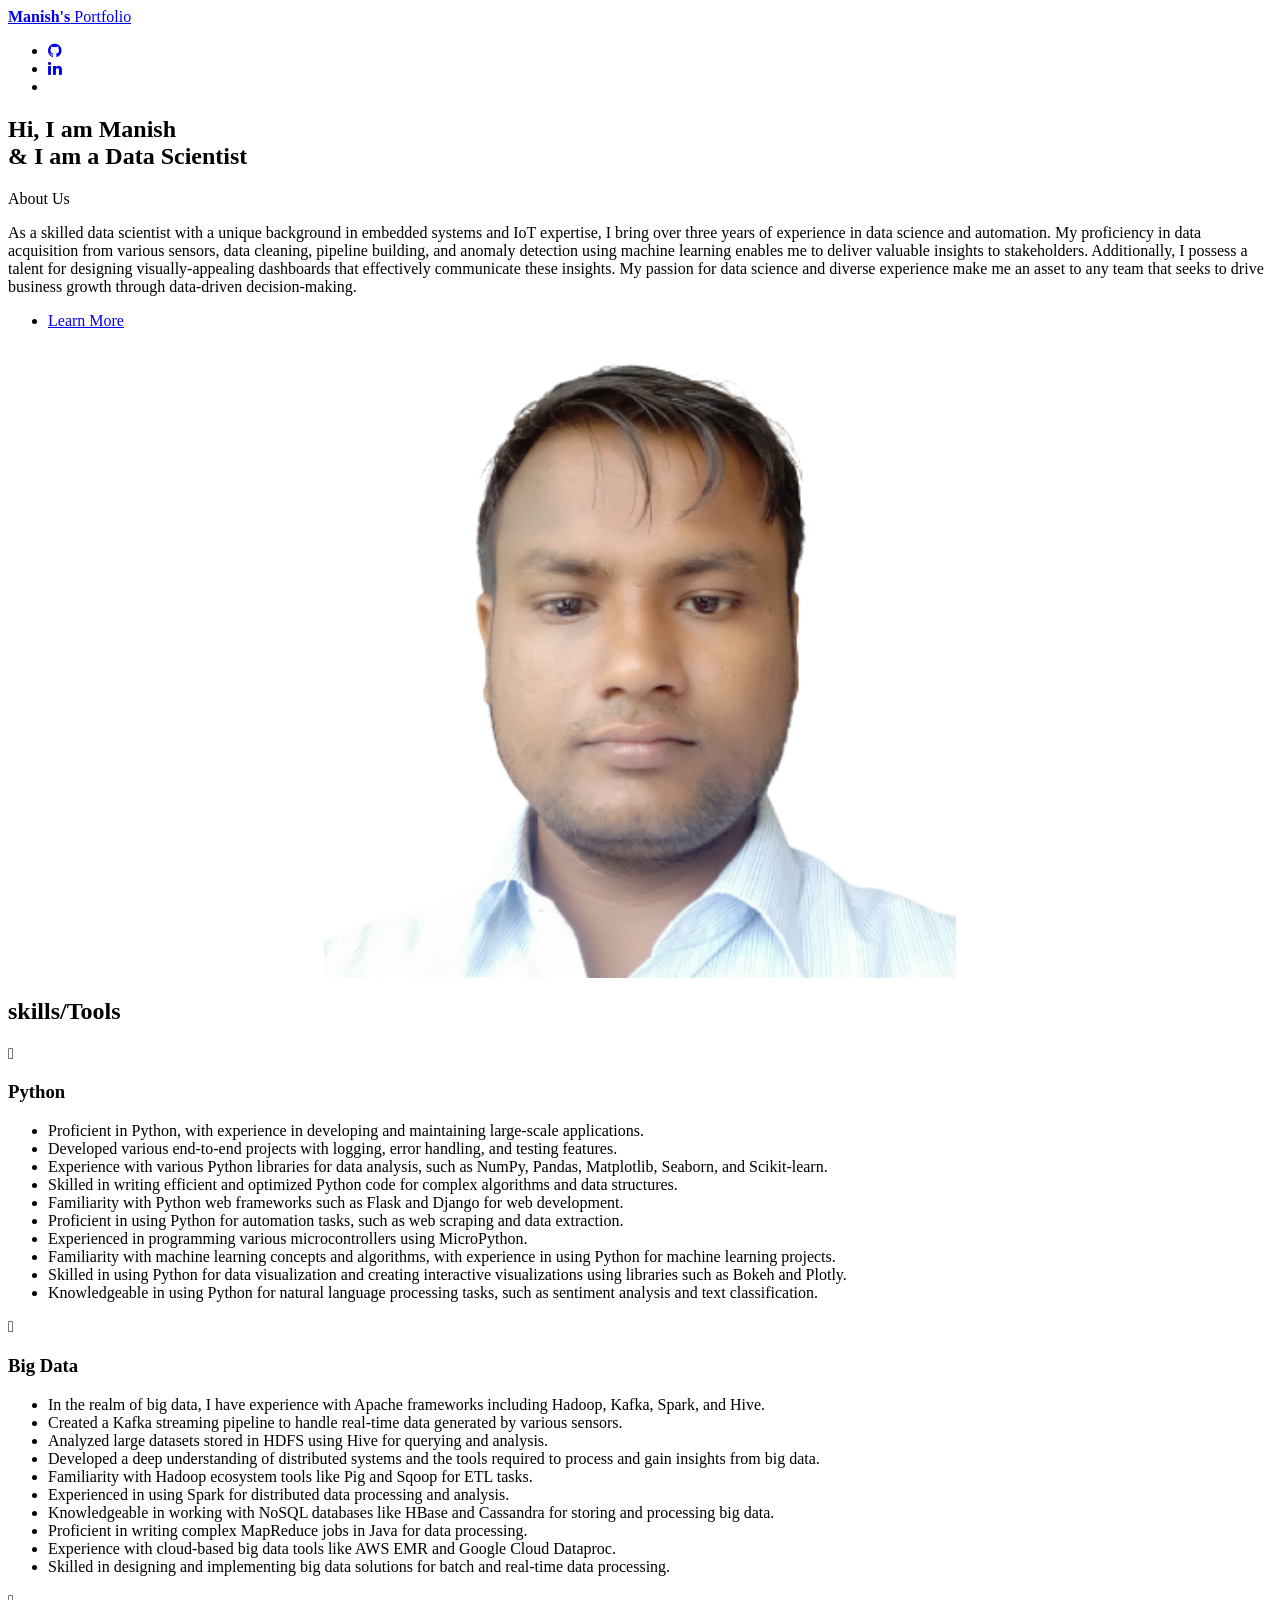
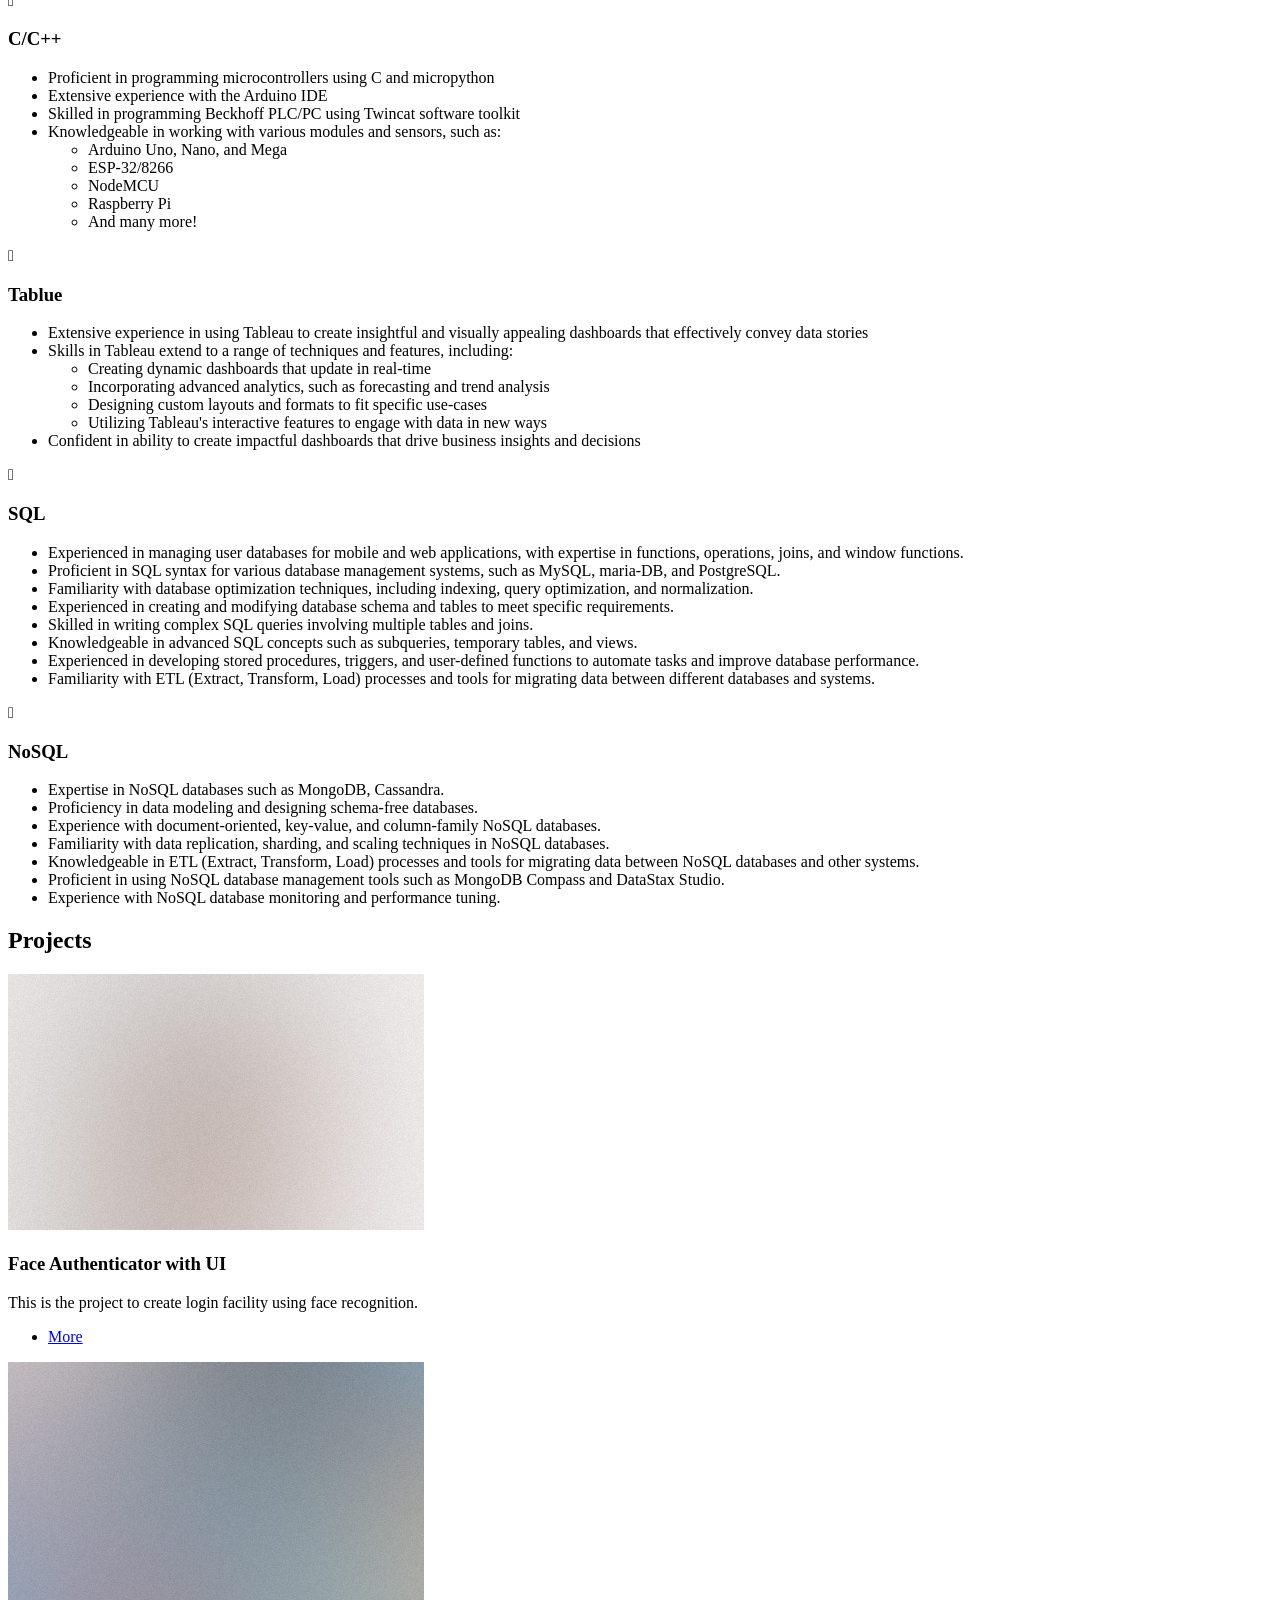
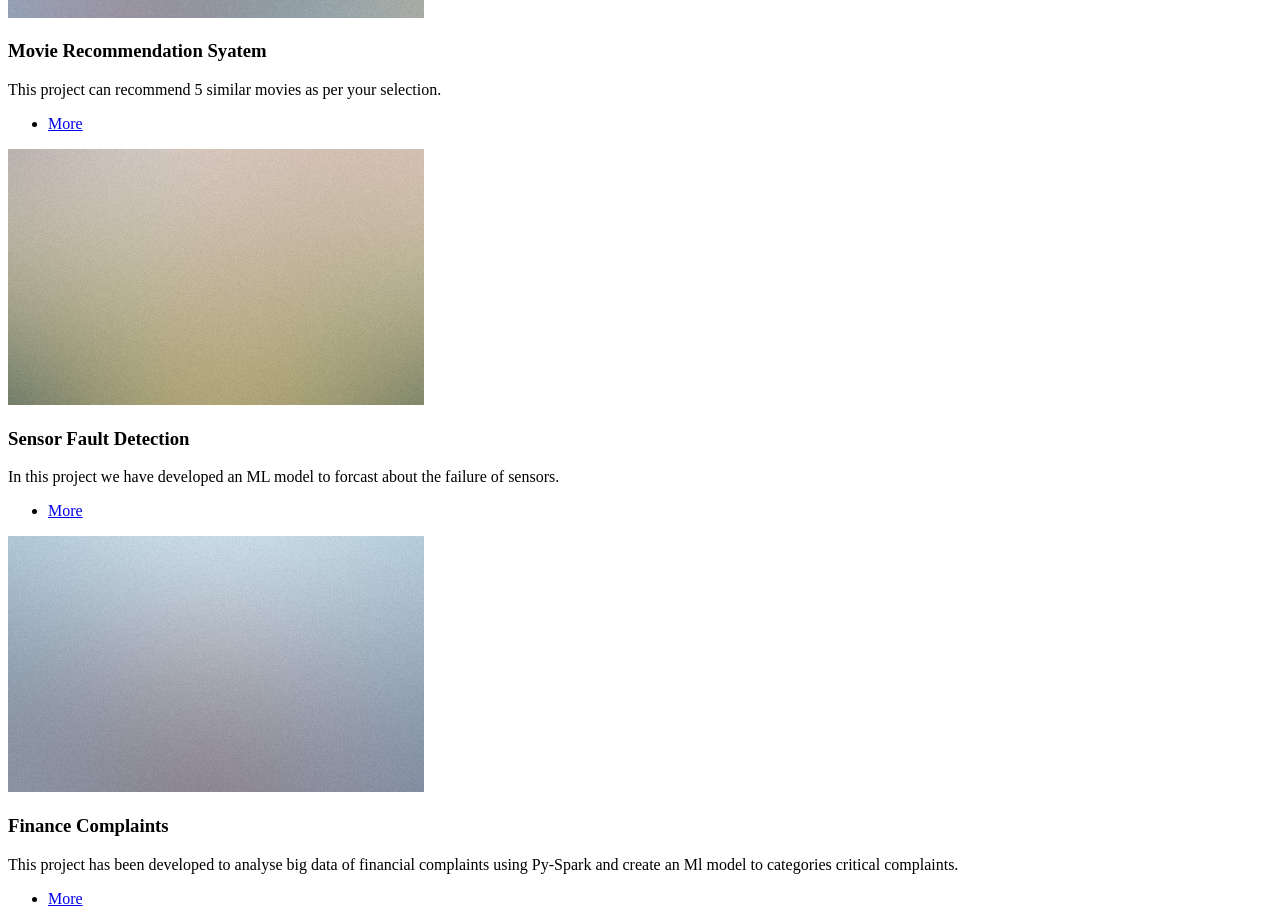
==== commit 40796fa0: "update" ====
--- a/docs/index.html
+++ b/docs/index.html
@@ -222,7 +222,7 @@
 						<article>
 							<a  class="image"><img src="static/images/pic03.jpg" alt="" /></a>
 							<h3>Sensor Fault Detection</h3>
-							<p>In this project we have developed an ML model to forcast about the failure od sensors.</p>
+							<p>In this project we have developed an ML model to forcast about the failure of sensors.</p>
 							<ul class="actions">
 								<li><a href="https://github.com/manish7065/sensor_fault" class="button">More</a></li>
 							</ul>
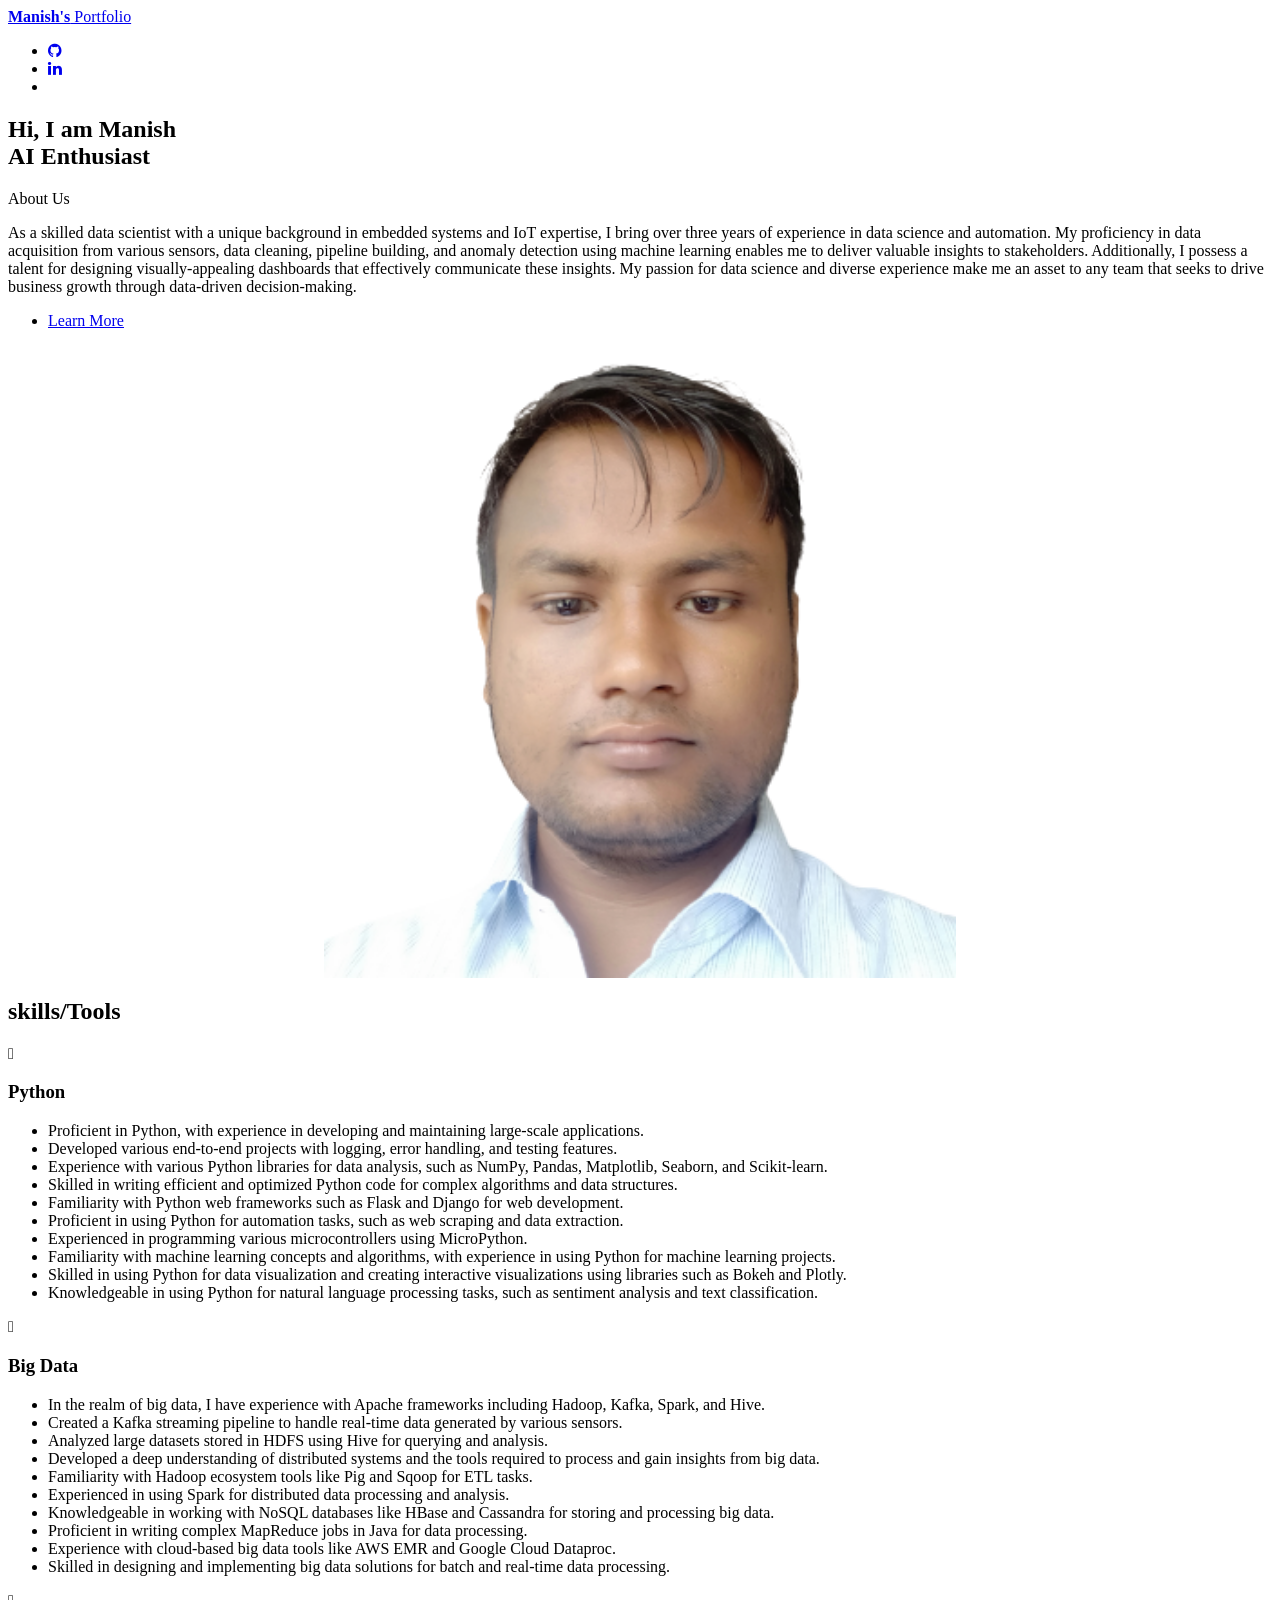
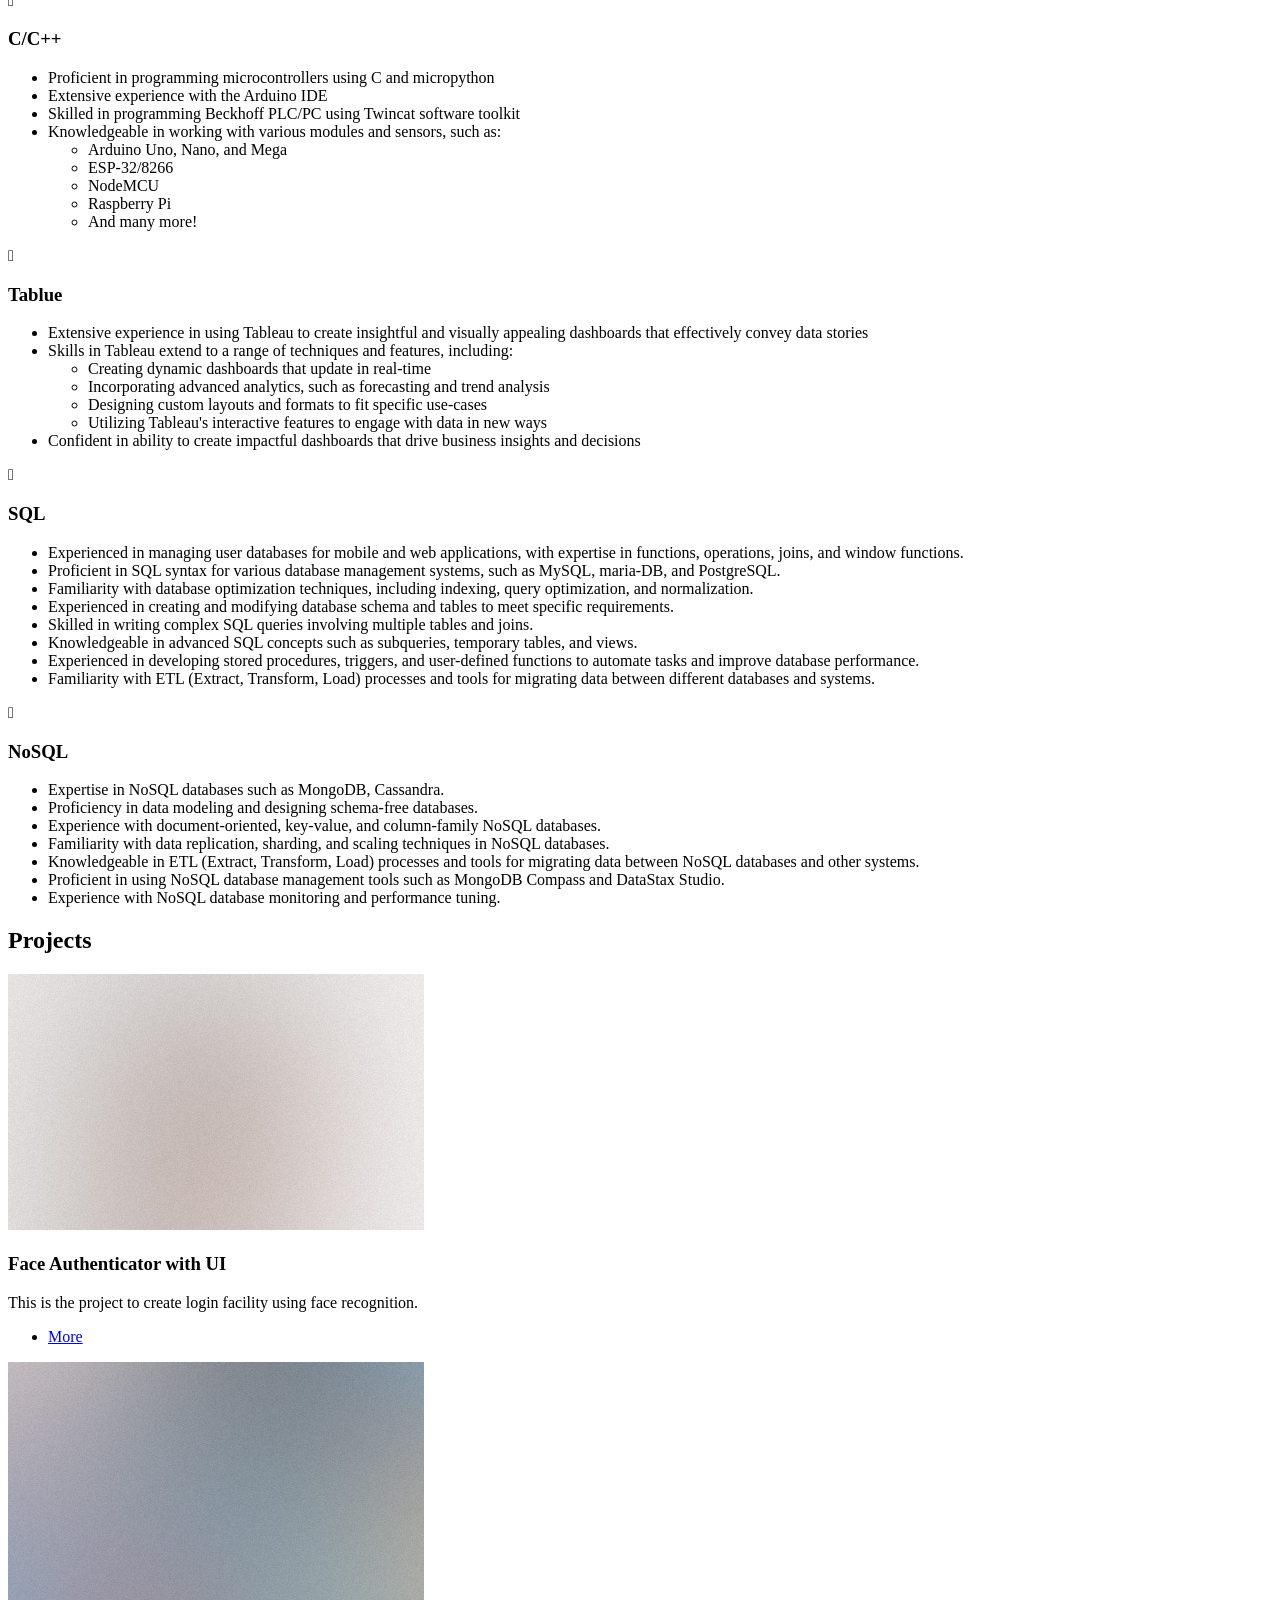
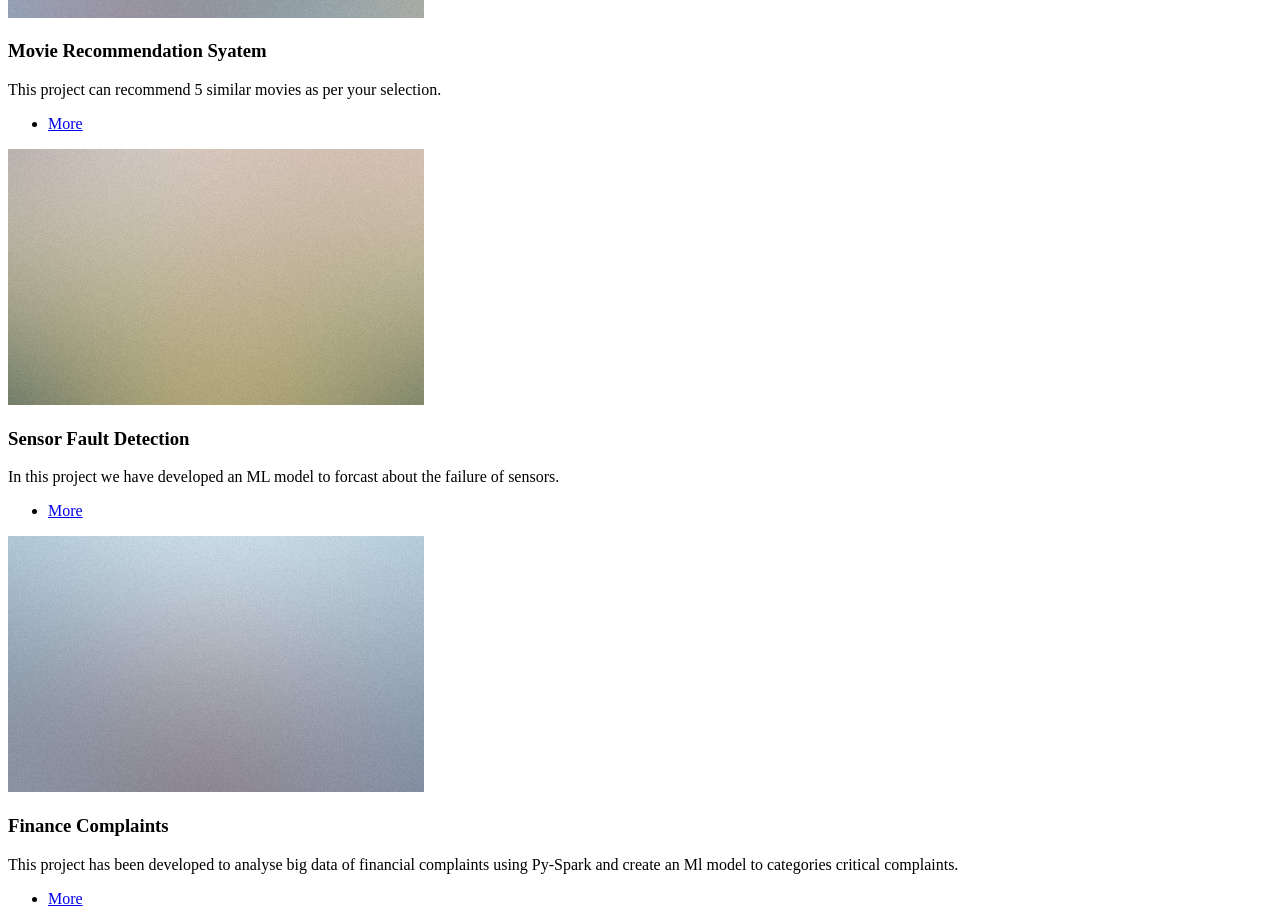
==== commit 3ad6b6c0: "working update" ====
--- a/docs/index.html
+++ b/docs/index.html
@@ -31,7 +31,7 @@
 					<a href="/" class="logo"><strong>Manish's</strong> Portfolio</a>
 					<ul class="icons">
 						<li><a href="https://github.com/manish7065"><i class="fa fa-github" aria-hidden="true"></i></a></li>
-						<li><a href="https://github.com/manish7065"><i class="fa fa-linkedin" aria-hidden="true"></i></a></li>
+						<li><a href="https://www.linkedin.com/in/maimage95/"><i class="fa fa-linkedin" aria-hidden="true"></i></a></li>
 						<li><a href="https://www.linkedin.com/in/maimage95"><i src="static/images/linkedin.svg" aria-hidden="false"></i></a></li>
 					  </ul>
 					  
@@ -43,7 +43,7 @@
 					<div class="content">
 						<header>
 							<h1>Hi, I am Manish<br />
-								& I am a Data Scientist</h1>
+								AI Enthusiast</h1>
 							<p>About Us</p>
 						</header>
 						<p>
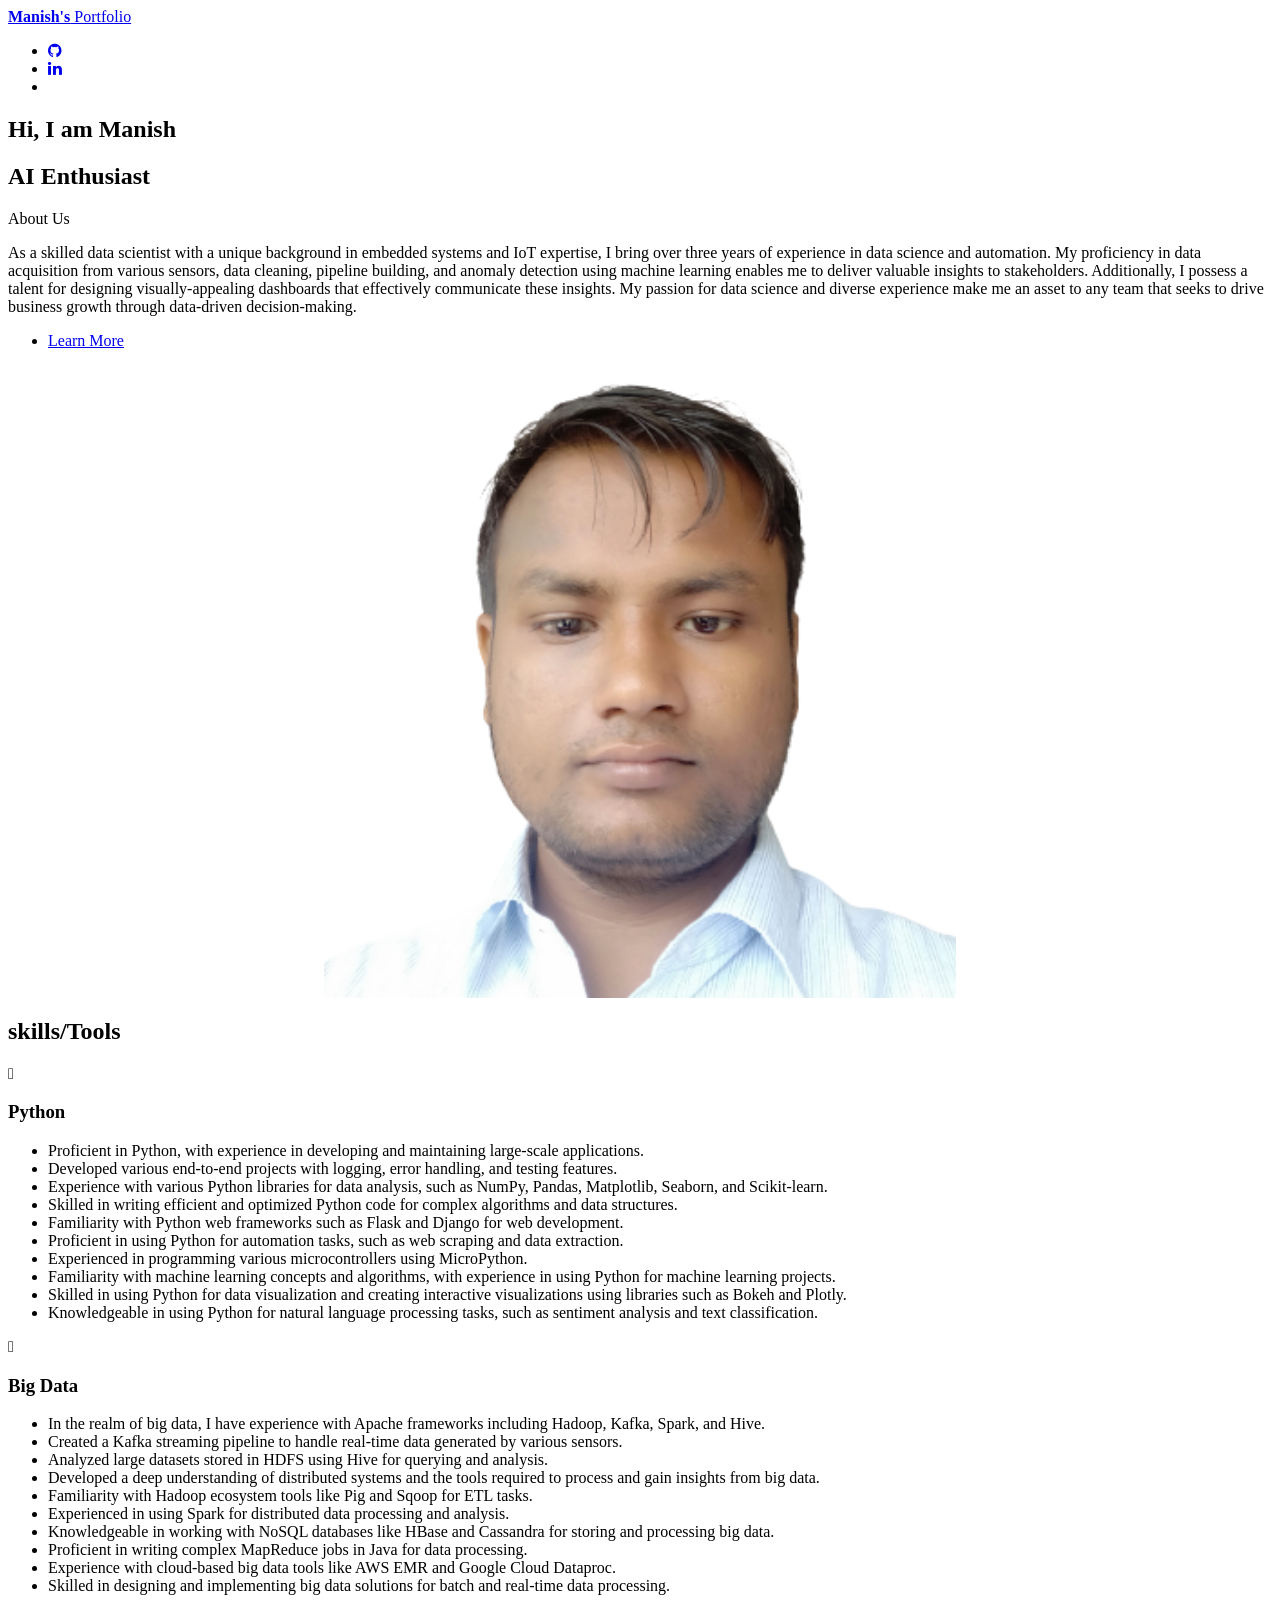
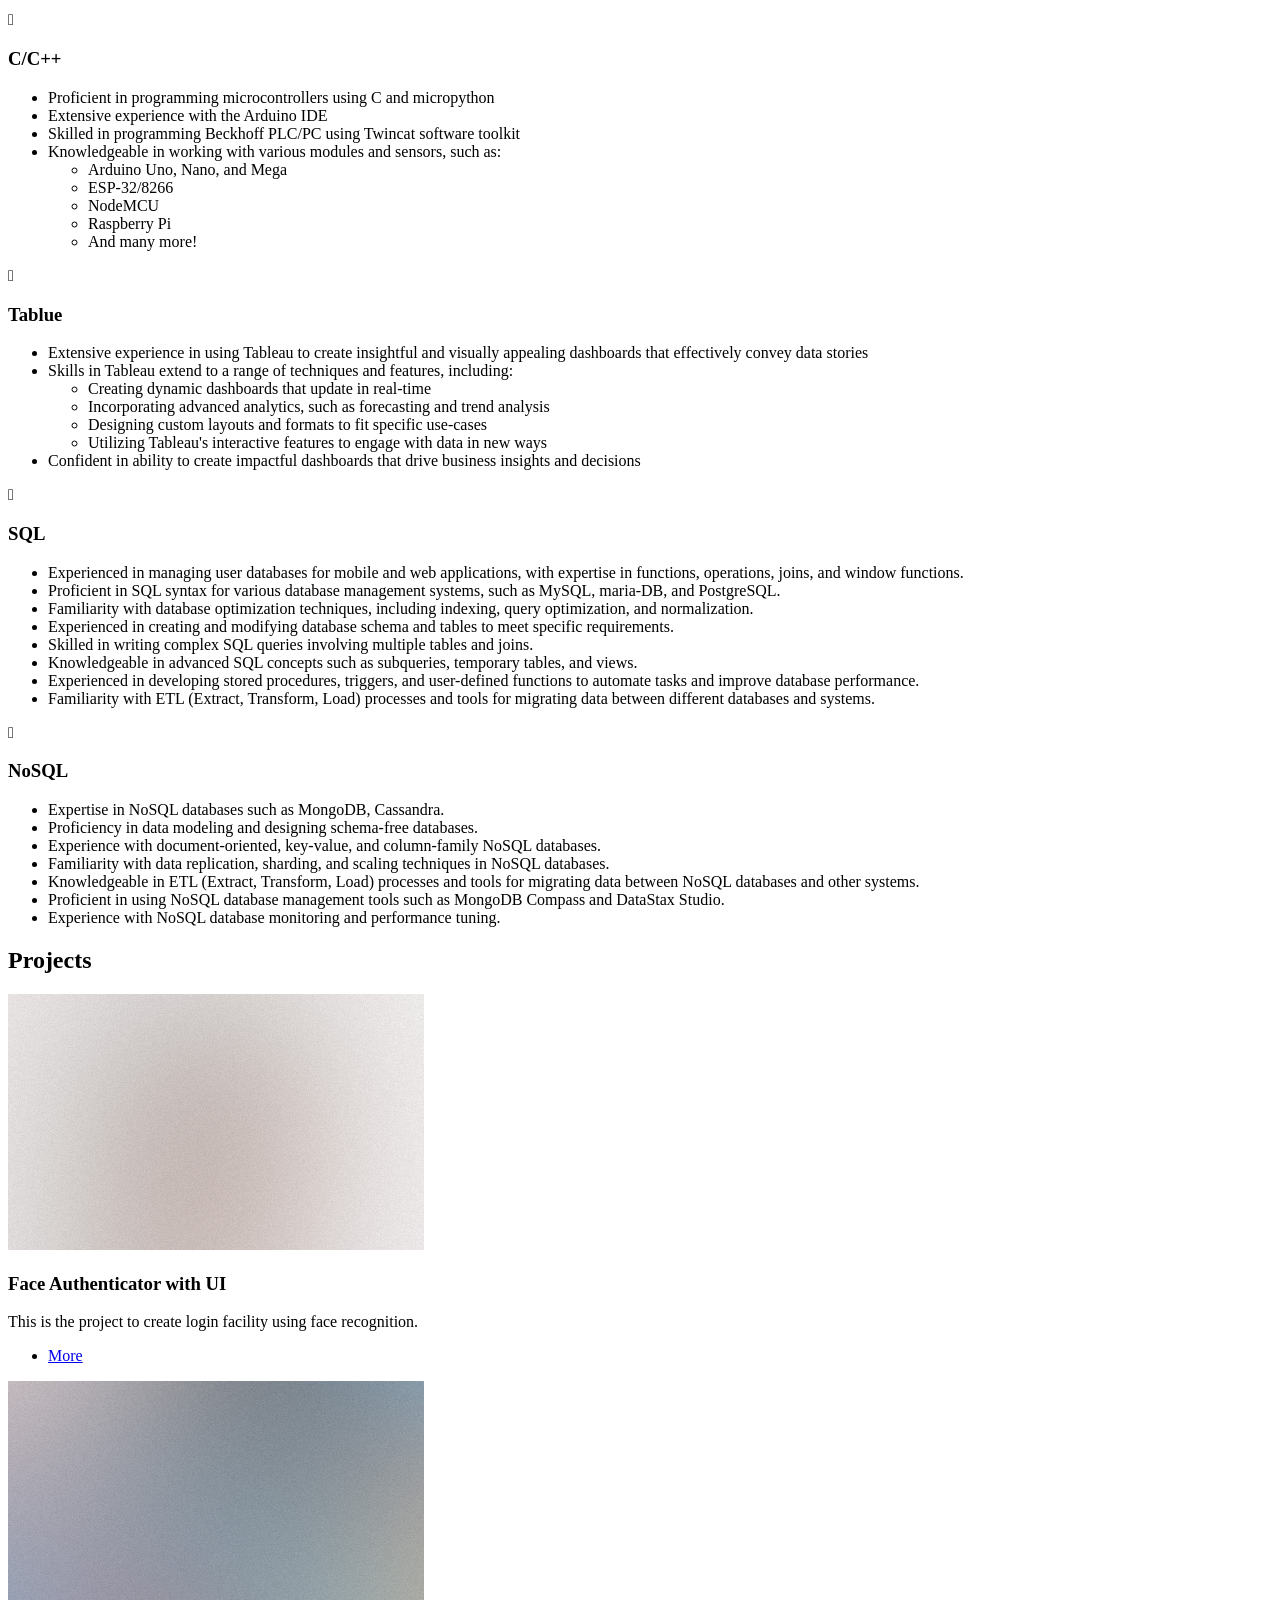
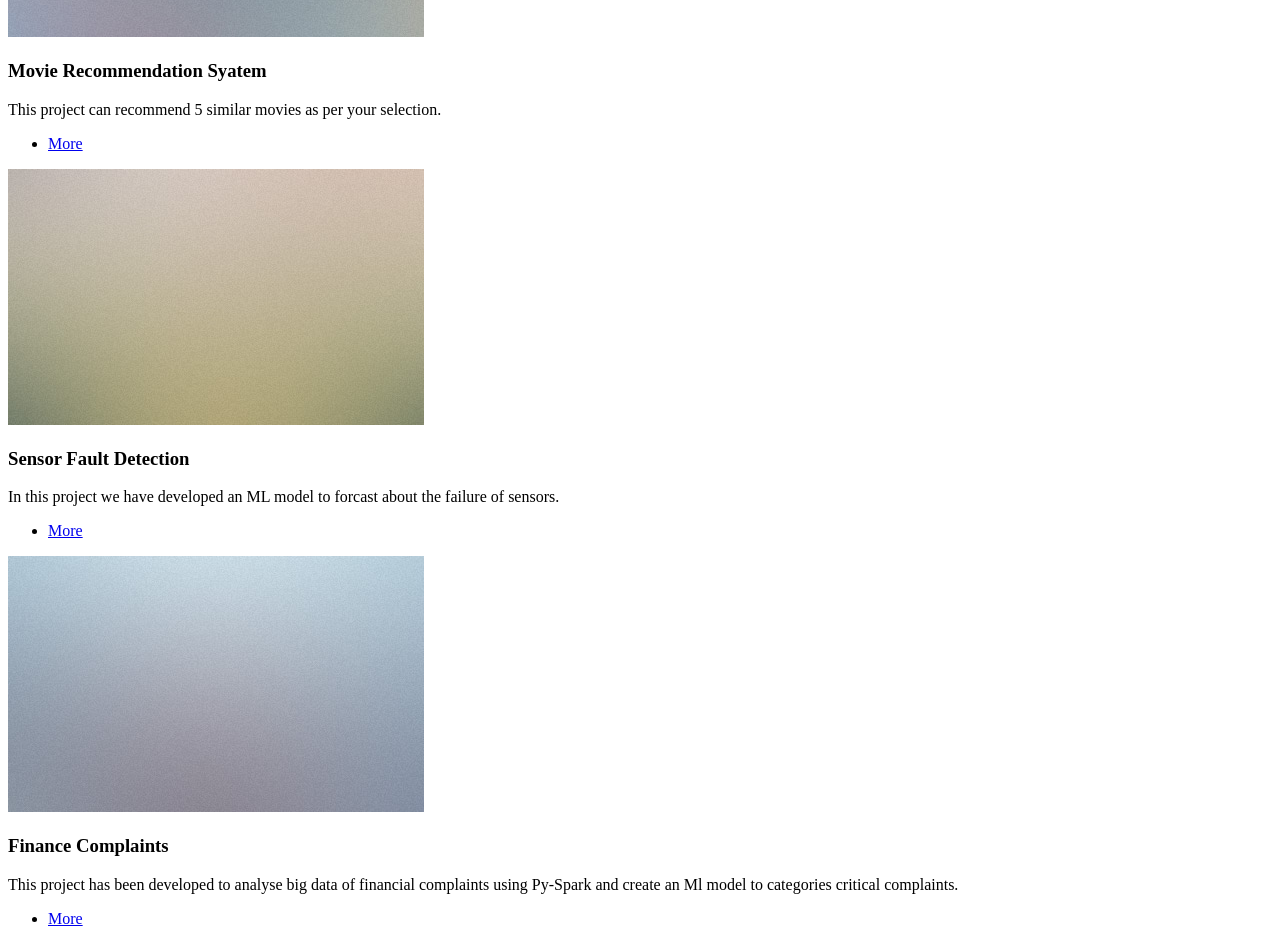
==== commit 4c375ab1: "update in title" ====
--- a/docs/index.html
+++ b/docs/index.html
@@ -42,8 +42,8 @@
 				<section id="banner">
 					<div class="content">
 						<header>
-							<h1>Hi, I am Manish<br />
-								AI Enthusiast</h1>
+							<h1>Hi, I am Manish</h1>
+							<h2>AI Enthusiast</h2>	
 							<p>About Us</p>
 						</header>
 						<p>
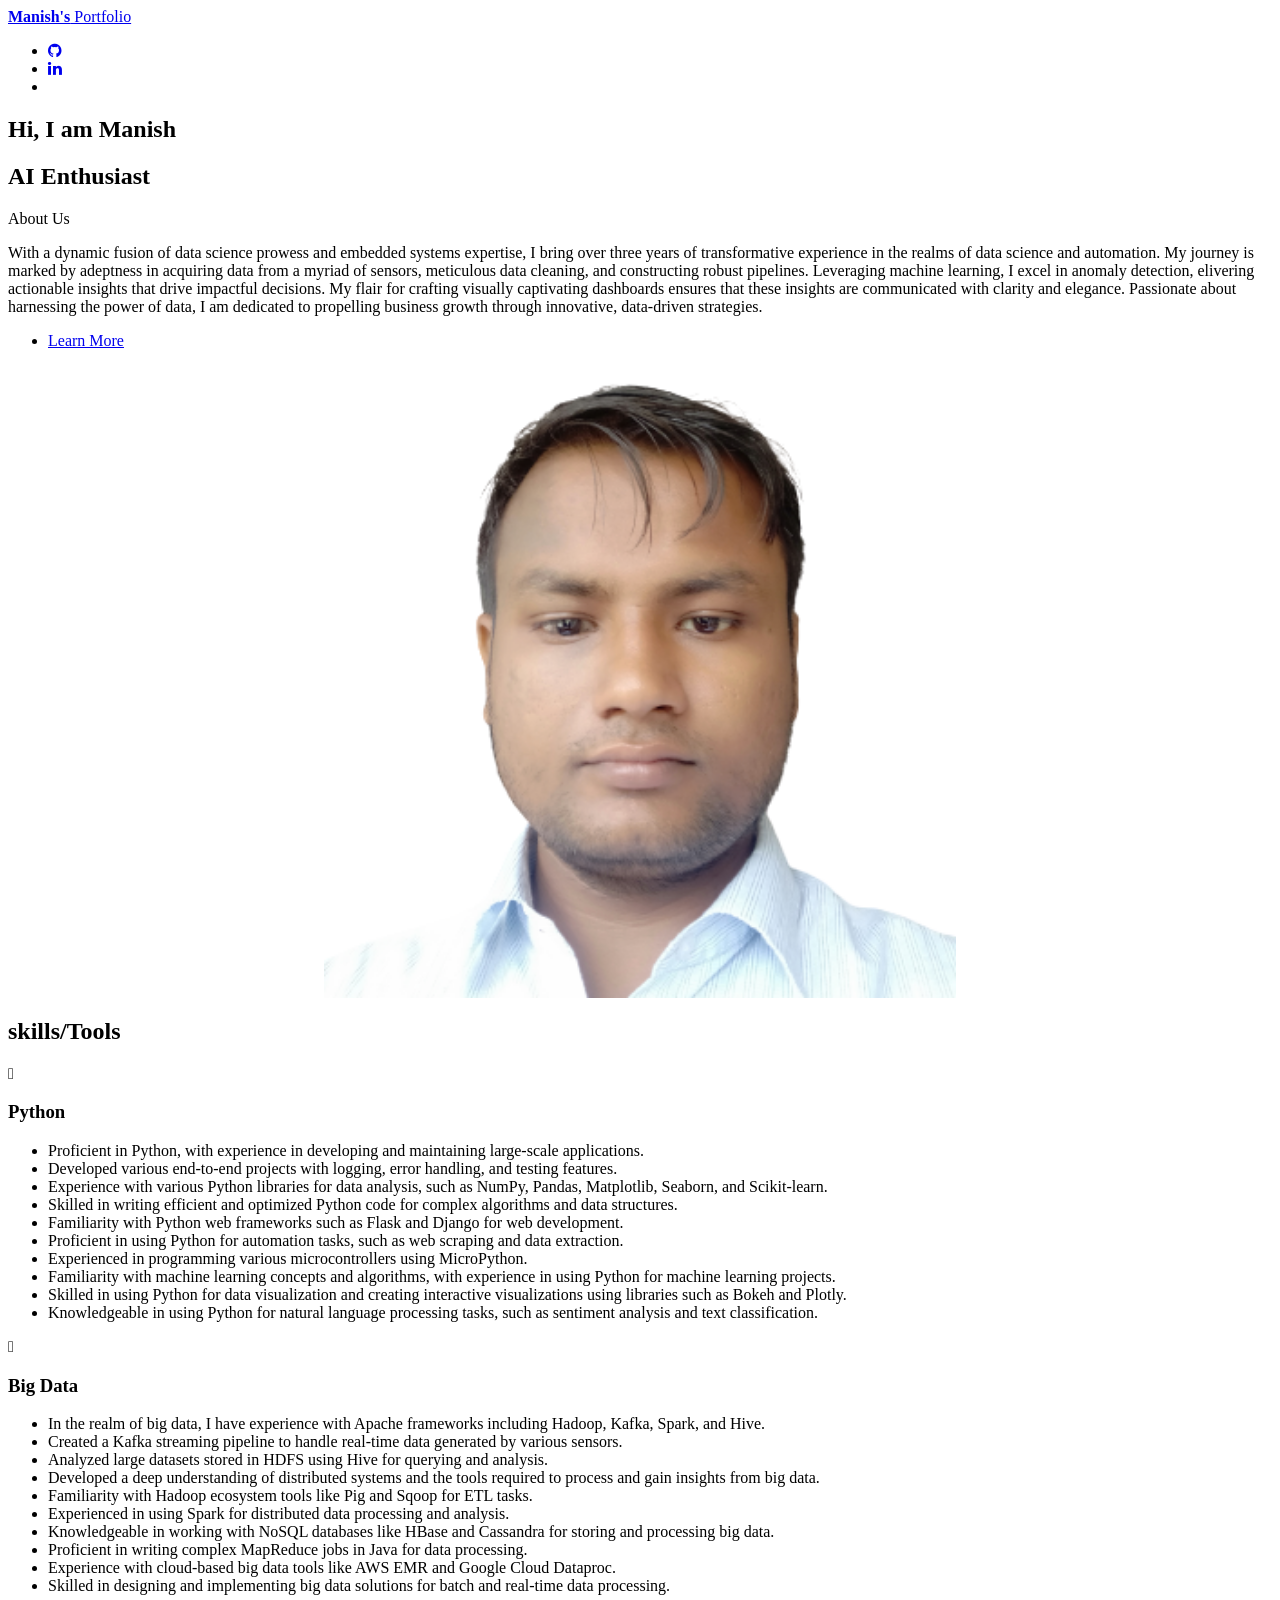
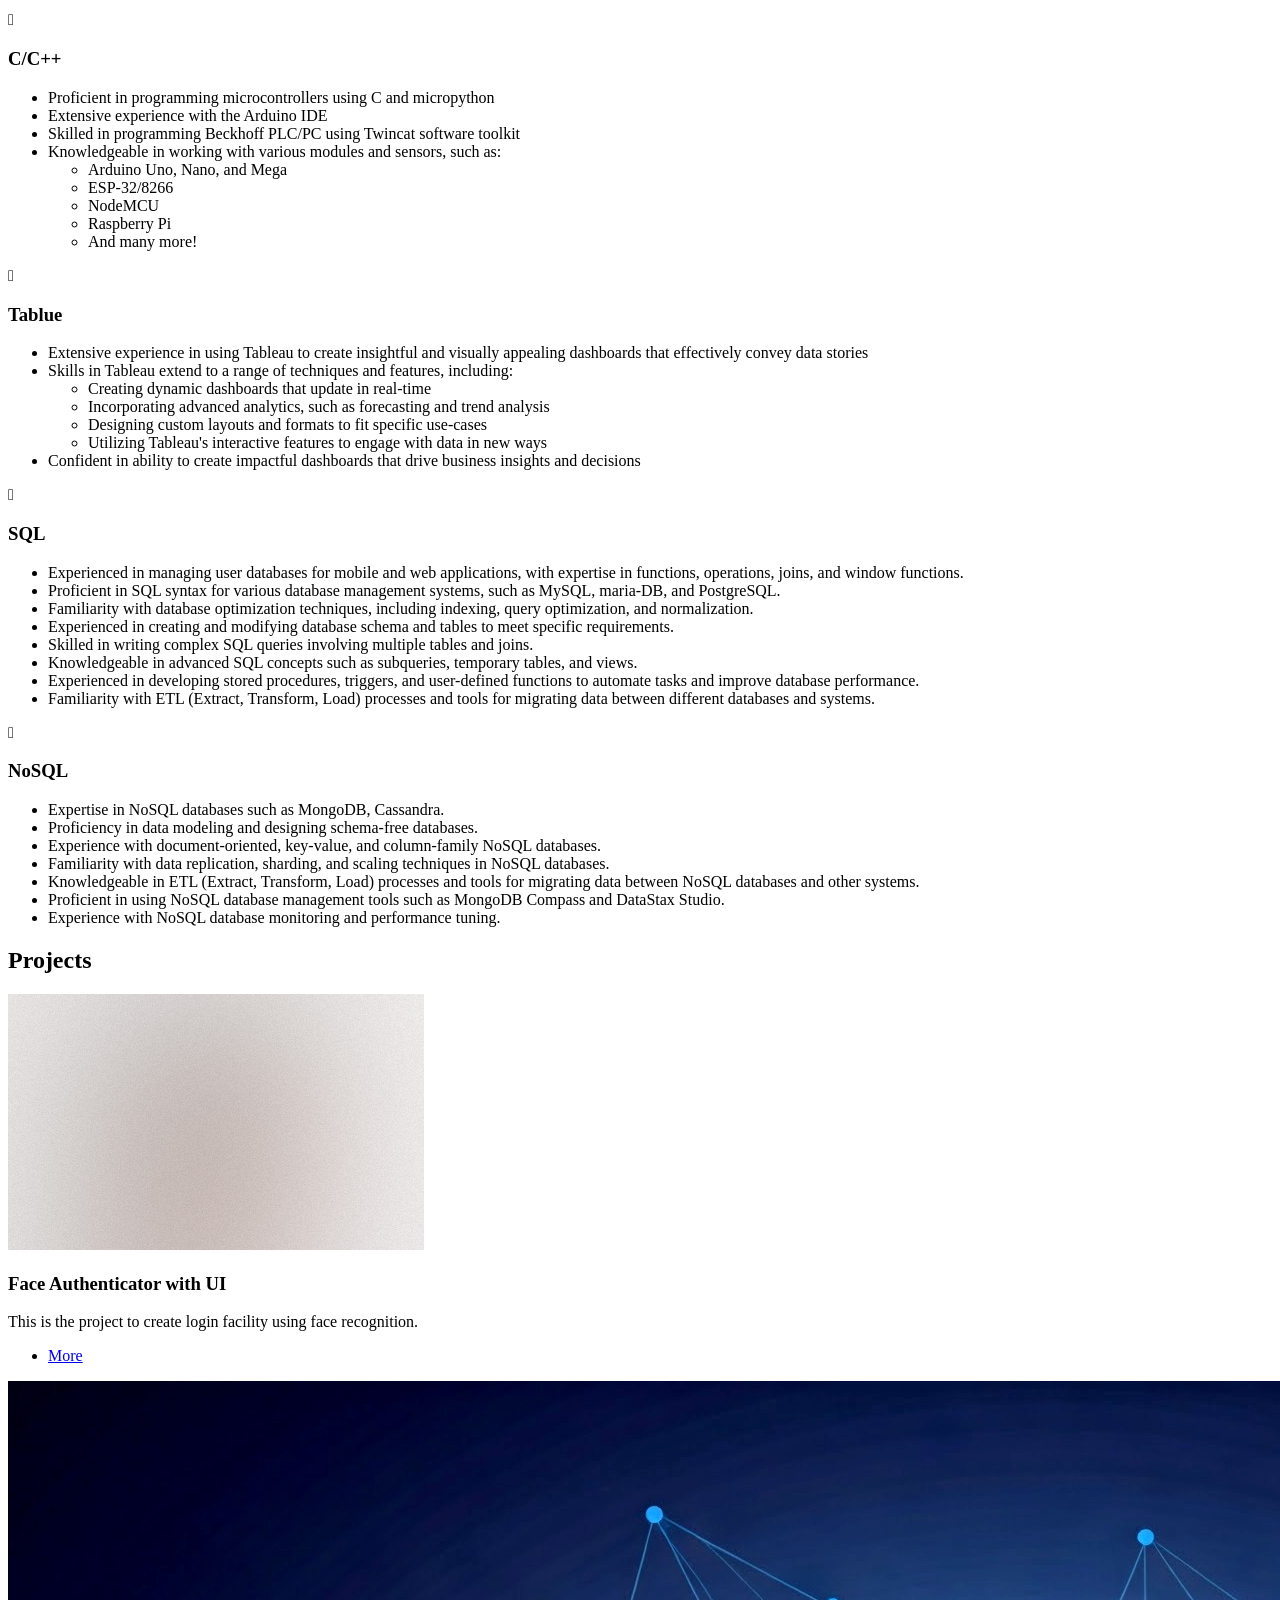
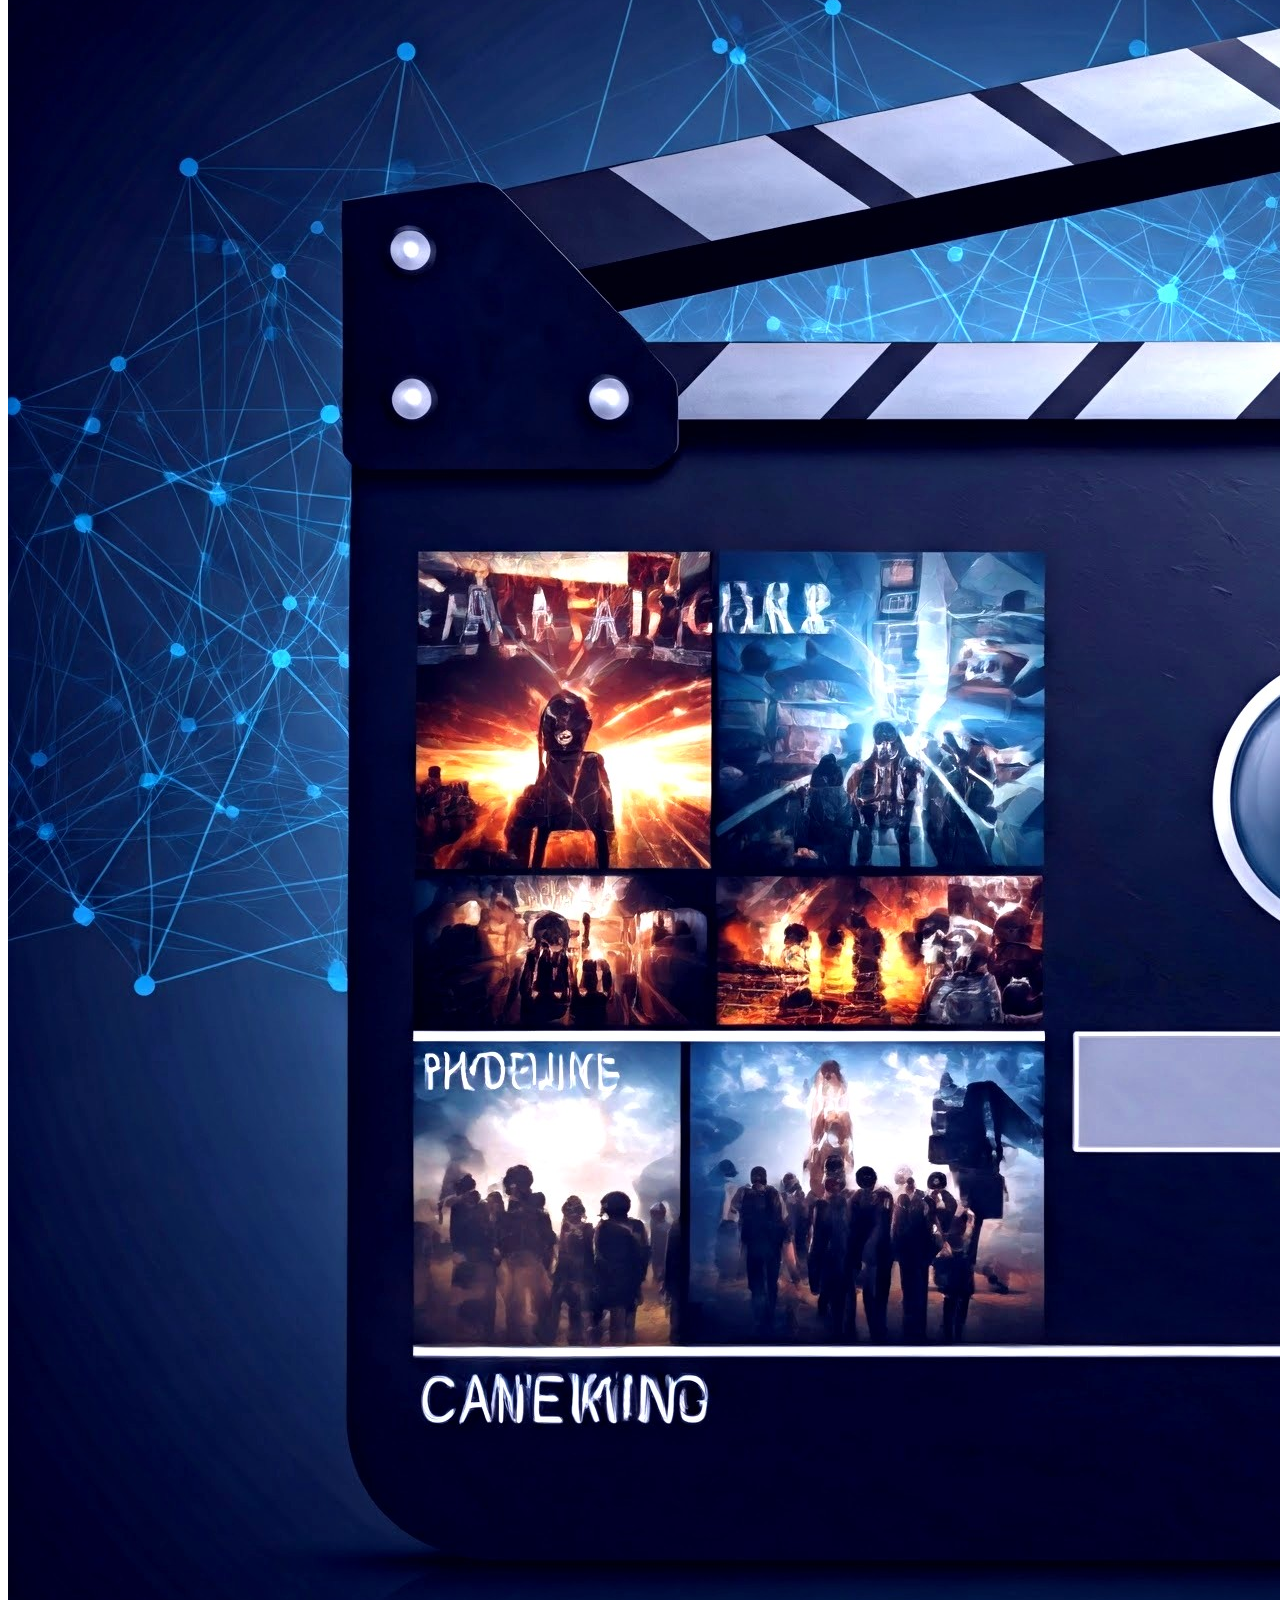
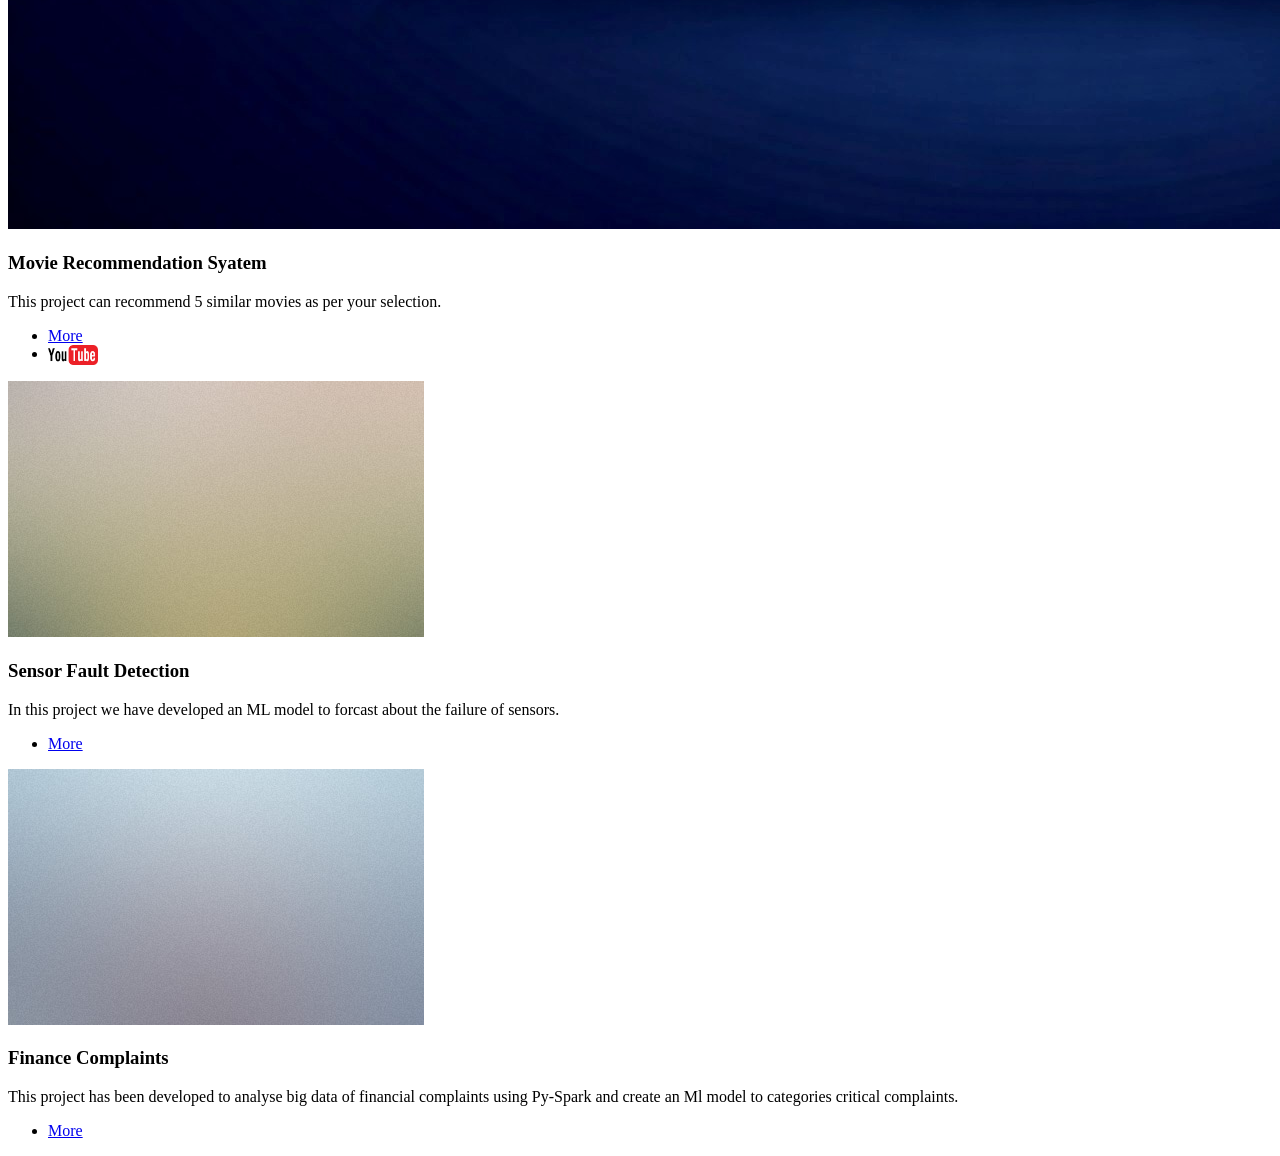
==== commit 16b3b26d: "new updates" ====
--- a/docs/index.html
+++ b/docs/index.html
@@ -47,15 +47,13 @@
 							<p>About Us</p>
 						</header>
 						<p>
-							As a skilled data scientist with a unique background in embedded systems and
-							 IoT expertise, I bring over three years of experience in data science and 
-							 automation. My proficiency in data acquisition from various sensors,
-							  data cleaning, pipeline building, and anomaly detection using machine learning
-							 enables me to deliver valuable insights to stakeholders. Additionally,
-							  I possess a talent for designing visually-appealing dashboards that effectively
-							   communicate these insights. My passion for data science and diverse experience 
-							   make me an asset to any team that seeks to drive business growth through 
-							   data-driven decision-making.
+							With a dynamic fusion of data science prowess and embedded systems expertise, 
+							I bring over three years of transformative experience in the realms of data science and automation. 
+							My journey is marked by adeptness in acquiring data from a myriad of sensors, meticulous data cleaning, 
+							and constructing robust pipelines. 
+							Leveraging machine learning, I excel in anomaly detection, 
+							elivering actionable insights that drive impactful decisions. 
+							My flair for crafting visually captivating dashboards ensures that these insights are communicated with clarity and elegance. Passionate about harnessing the power of data, I am dedicated to propelling business growth through innovative, data-driven strategies.
 						</p>
 						<ul class="actions">
 							<li><a href="#" class="button big">Learn More</a></li>
@@ -212,11 +210,14 @@
 							</ul>
 						</article>
 						<article>
-							<a  class="image"><img src="static/images/pic02.jpg" alt="" /></a>
+							<a  class="image"><img src="static/images/movie_recommender.jpeg" alt="" /></a>
 							<h3>Movie Recommendation Syatem</h3>
 							<p>This project can recommend 5 similar movies as per your selection.</p>
+							
 							<ul class="actions">
 								<li><a href="https://github.com/manish7065/movie_recommander" class="button">More</a></li>
+								<li><a href="https://www.youtube.com/watch?v=qN0rfxTDvYU&ab_channel=mach-42" target="_blank" class="button"><img src="static/images/youtube_logo.png" alt="YouTube" style="width:50px;height:20px;vertical-align:middle;"></a></li>
+
 							</ul>
 						</article>
 						<article>
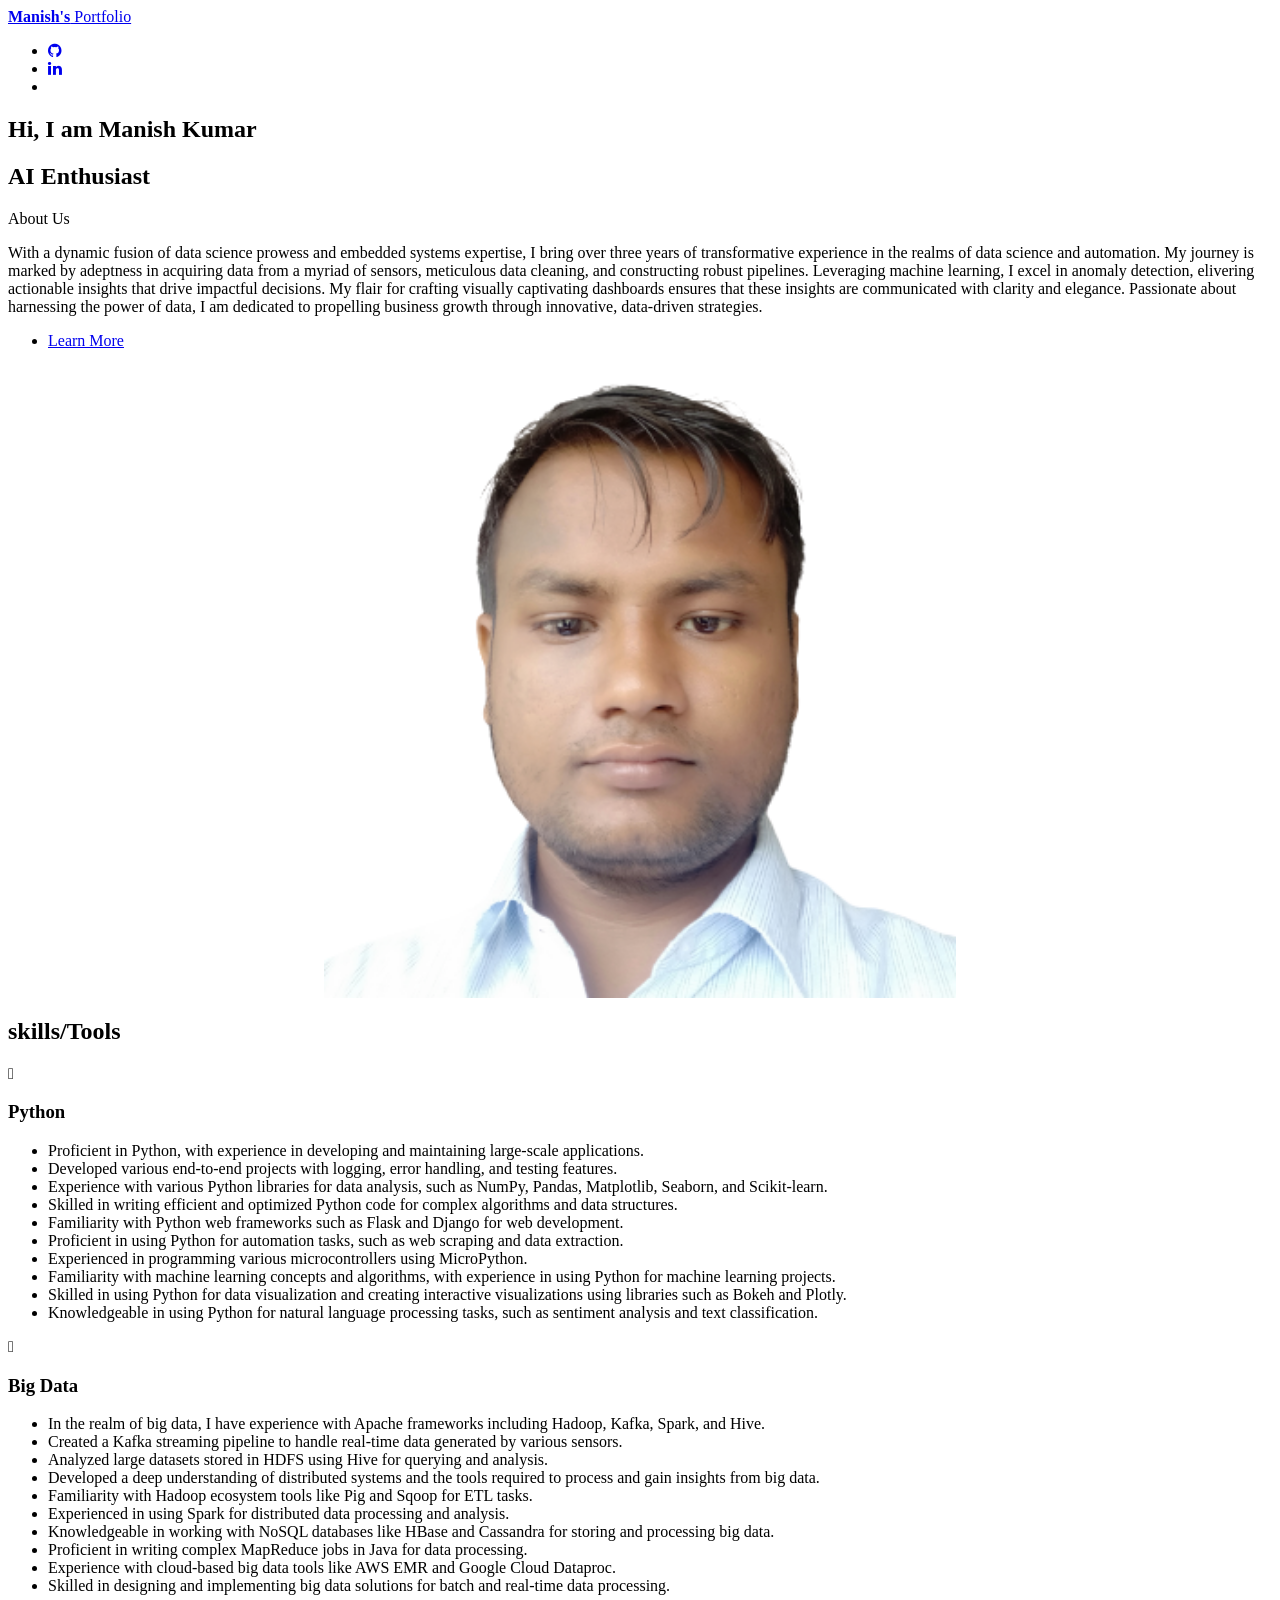
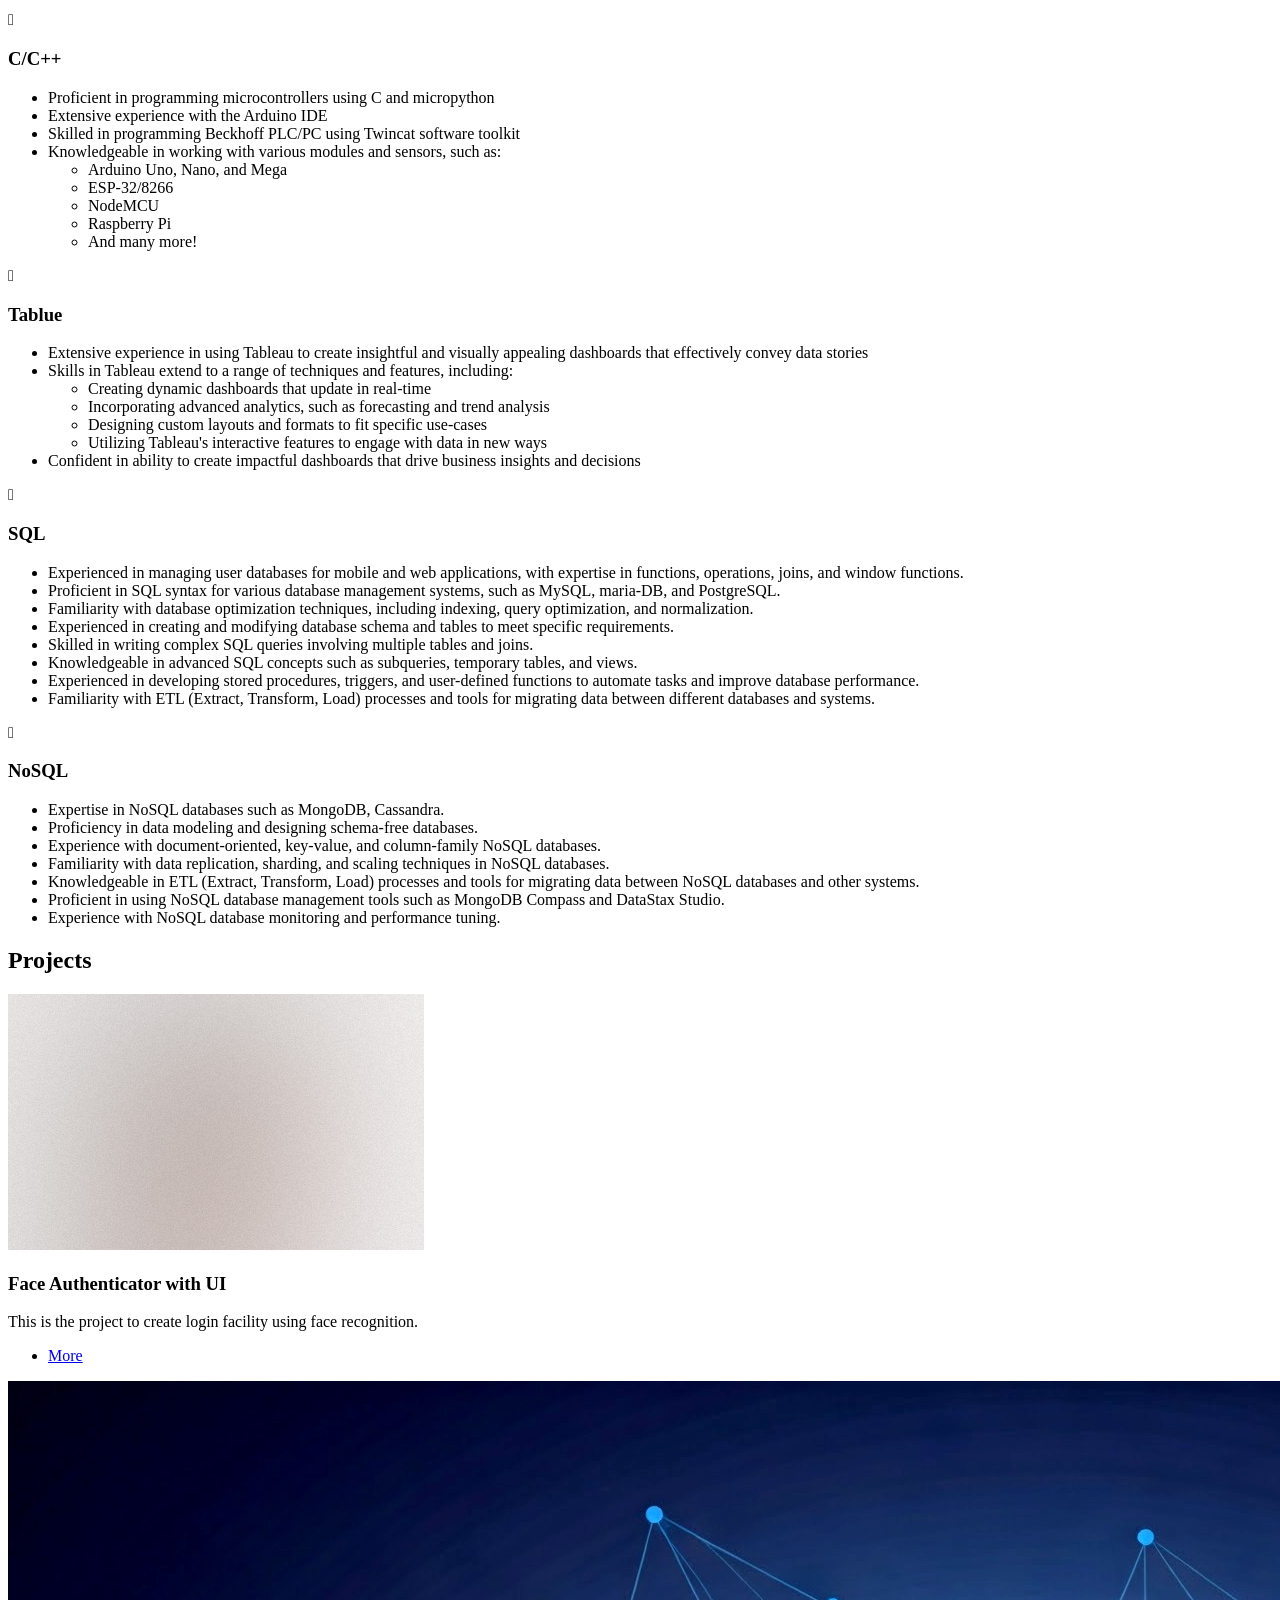
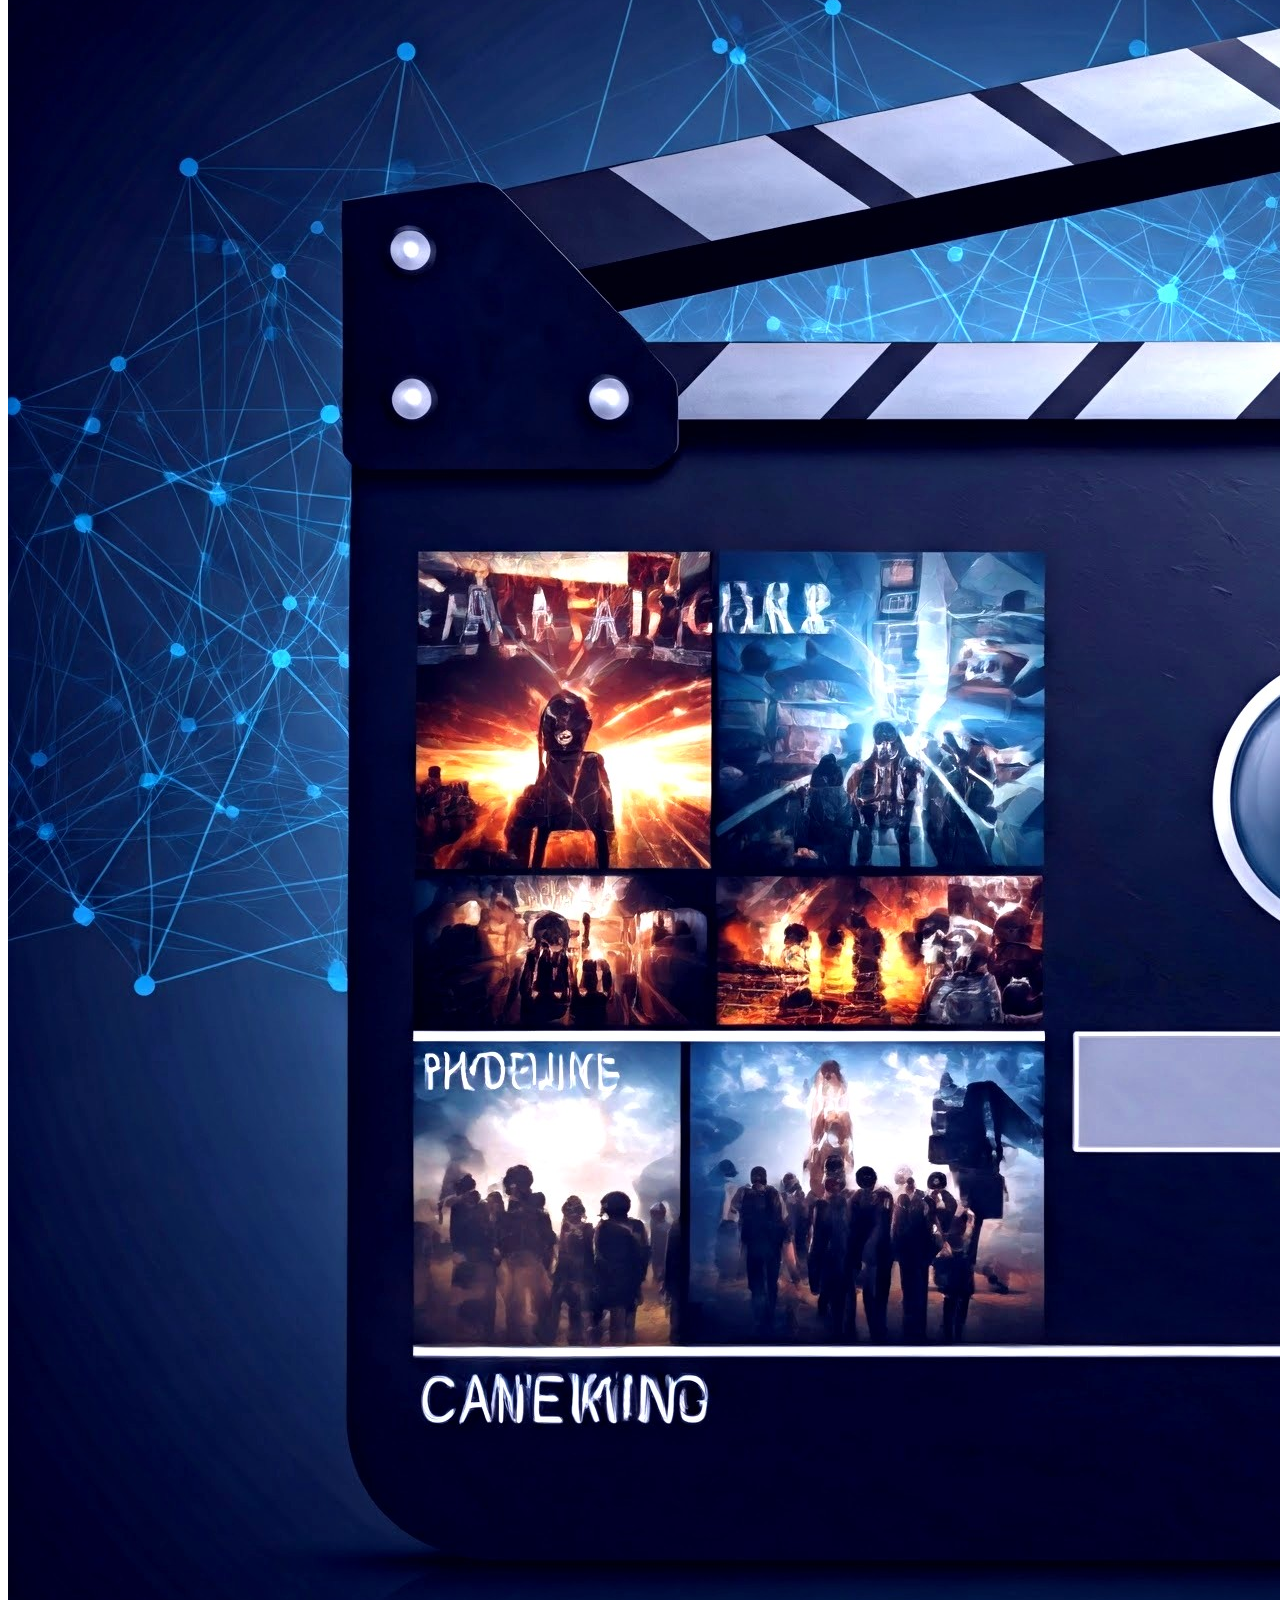
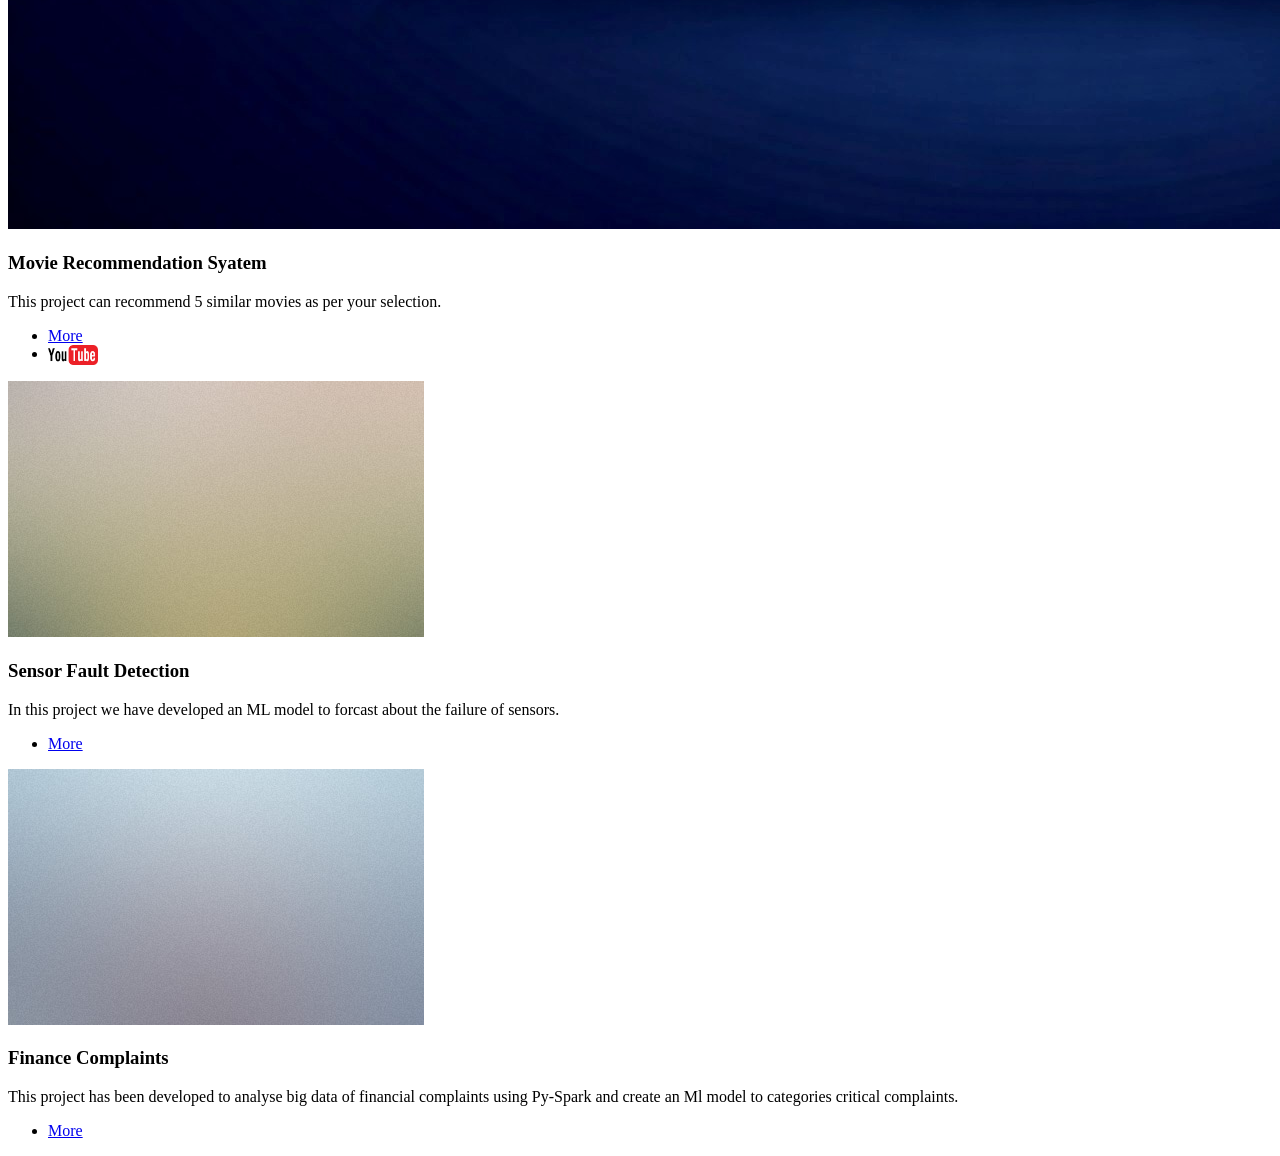
==== commit 96e25265: "Update index.html" ====
--- a/docs/index.html
+++ b/docs/index.html
@@ -42,7 +42,7 @@
 				<section id="banner">
 					<div class="content">
 						<header>
-							<h1>Hi, I am Manish</h1>
+							<h1>Hi, I am Manish Kumar</h1>
 							<h2>AI Enthusiast</h2>	
 							<p>About Us</p>
 						</header>
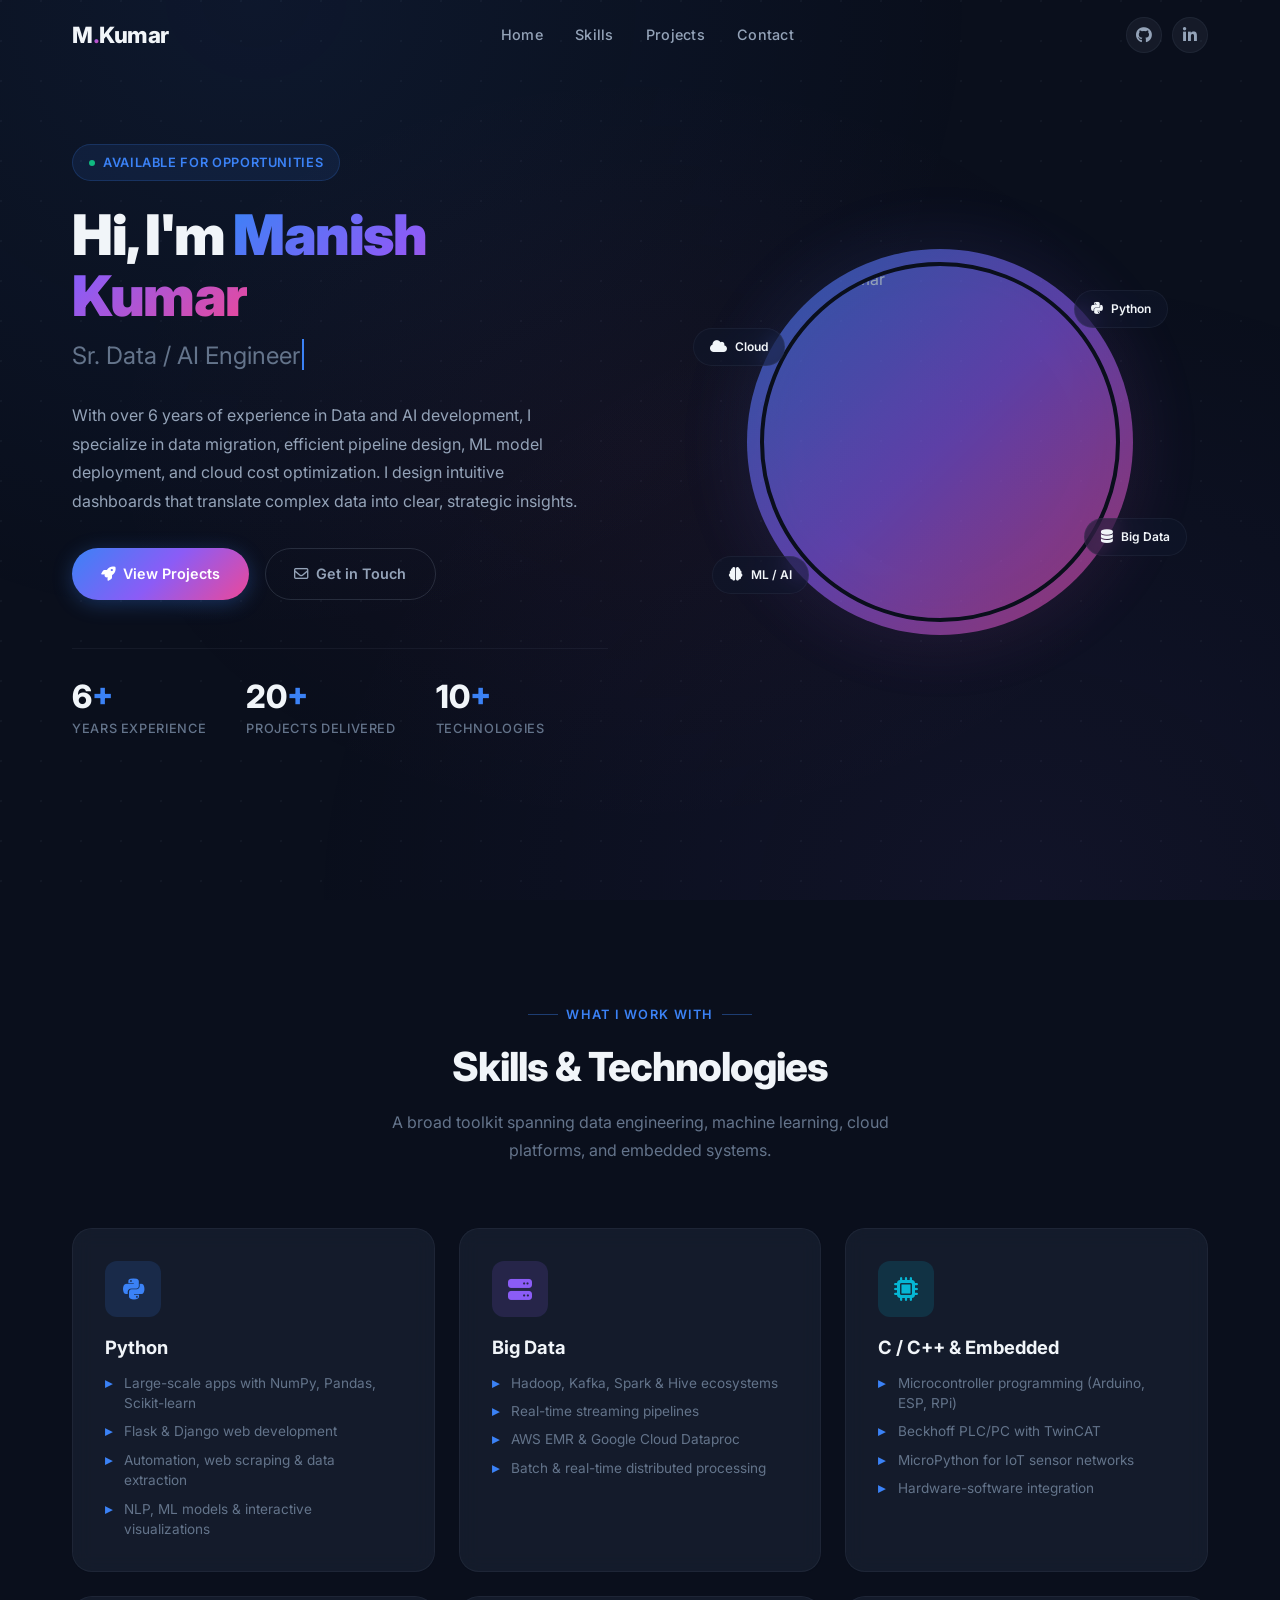
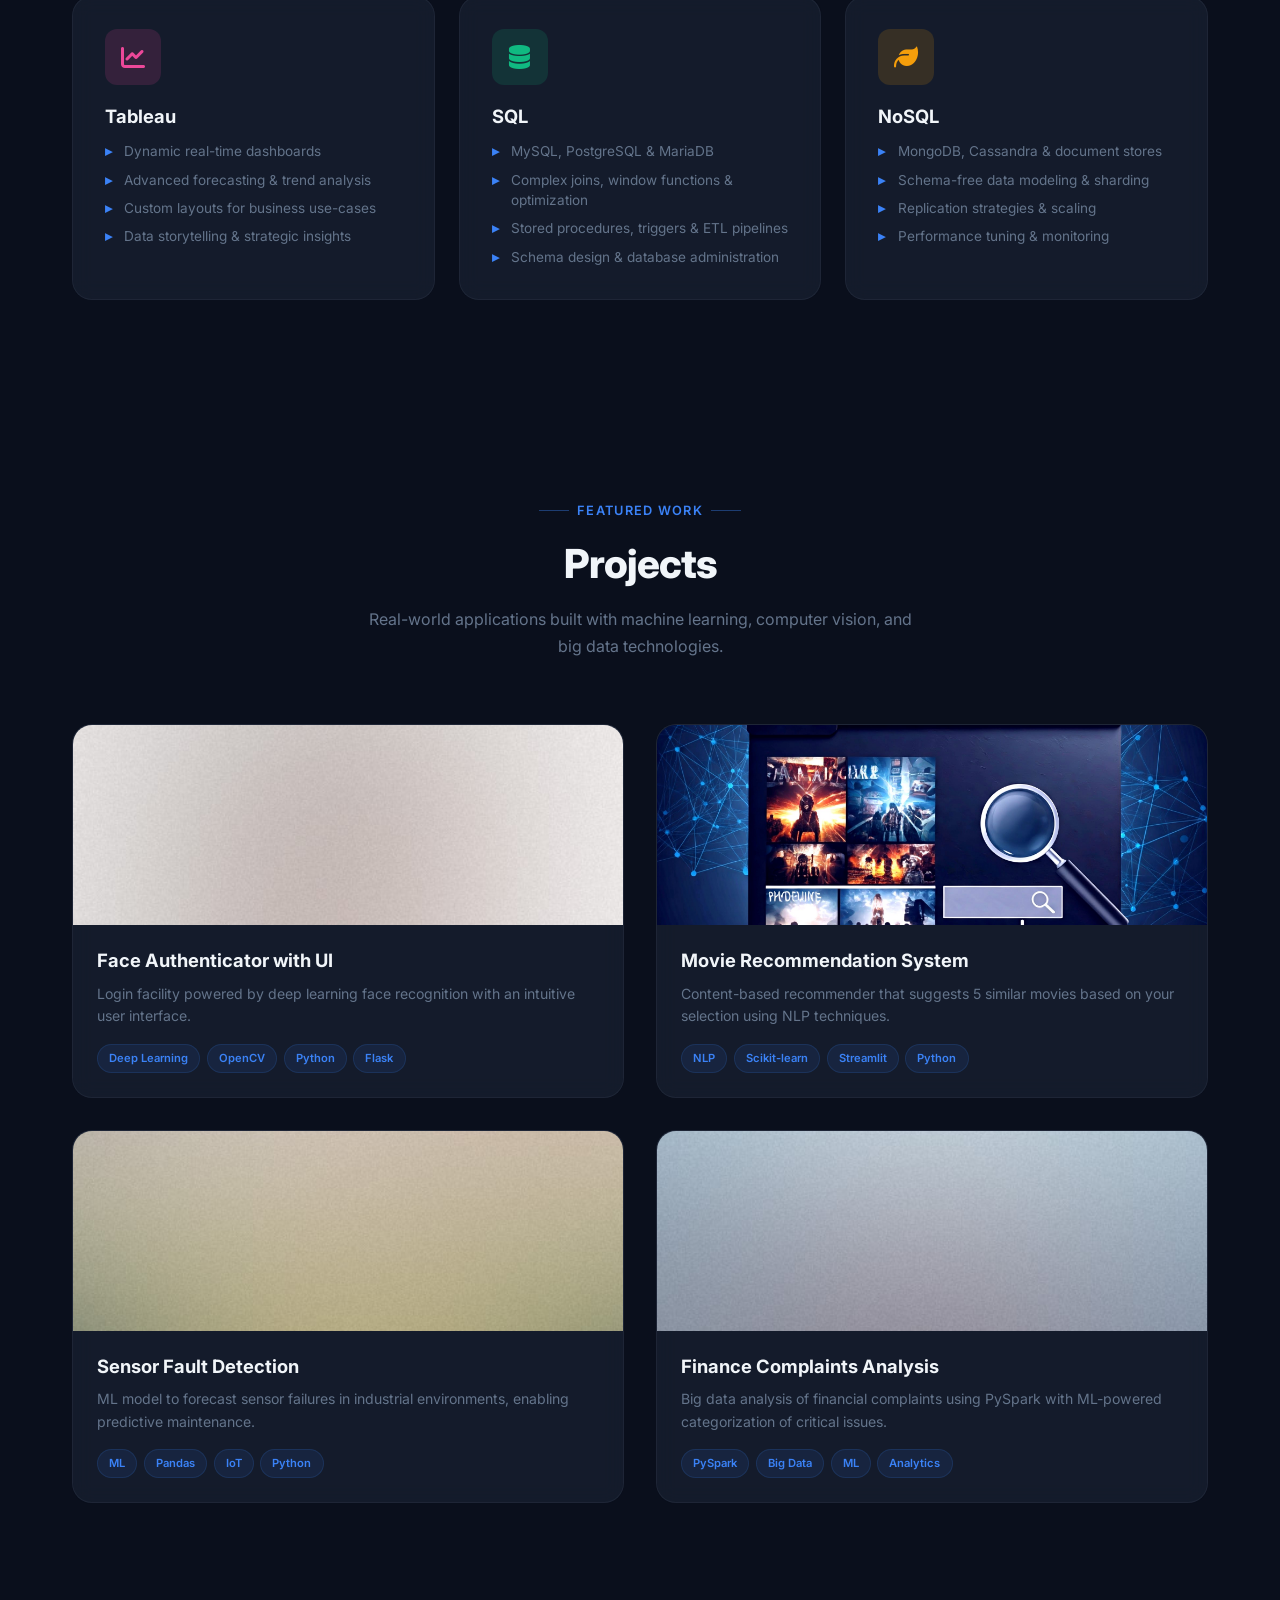
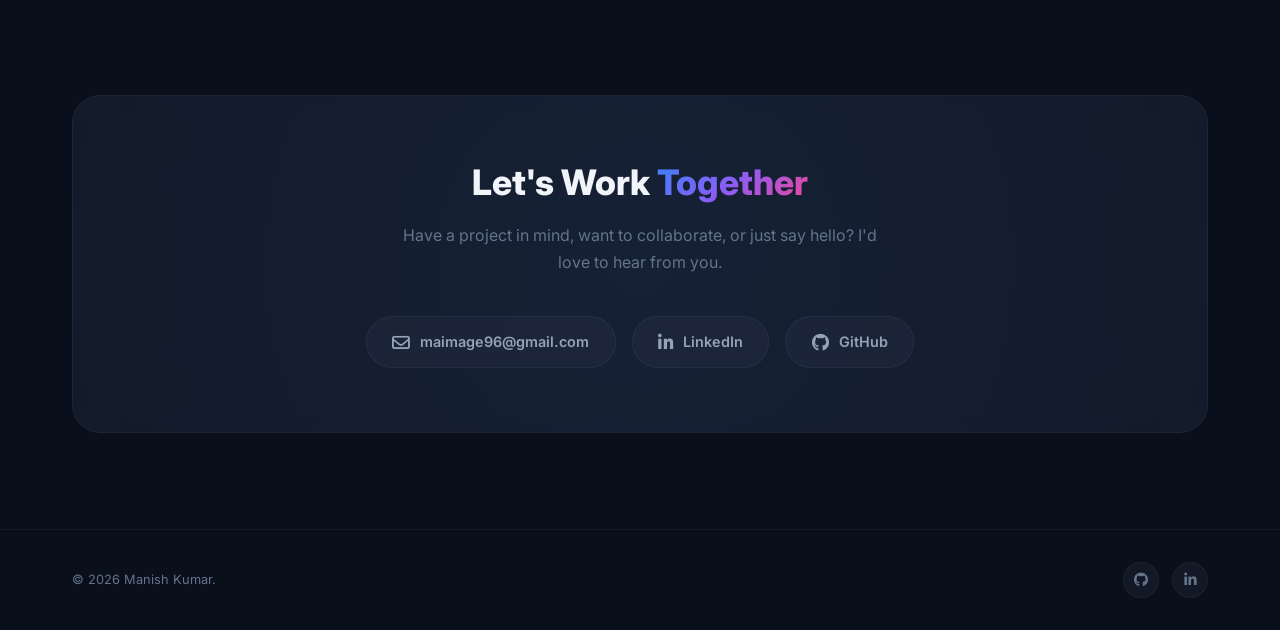
==== commit 58b4b338: "UI changed" ====
--- a/docs/index.html
+++ b/docs/index.html
@@ -1,275 +1,808 @@
-<!DOCTYPE HTML>
-<!--
-	Editorial by HTML5 UP
-	html5up.net | @ajlkn
-	Free for personal and commercial use under the CCA 3.0 license (html5up.net/license)
--->
+<!DOCTYPE html>
 <html lang="en">
-
 <head>
-	<title>Manish's Portfolio</title>
-	<meta charset="utf-8" />
-	<meta name="viewport" content="width=device-width, initial-scale=1, user-scalable=no" />
-	<link rel="stylesheet" href="static/assets/css/main.css" />
-	<link rel="stylesheet" href="https://cdnjs.cloudflare.com/ajax/libs/font-awesome/4.7.0/css/font-awesome.min.css">
-	<link>
+  <meta charset="utf-8" />
+  <meta name="viewport" content="width=device-width, initial-scale=1" />
+  <title>Manish Kumar — Sr. Data/AI Engineer</title>
+  <meta name="description" content="Portfolio of Manish Kumar — Sr. Data/AI Engineer with 6+ years of experience in data migration, ML model deployment, cloud optimization, and big data pipelines." />
+
+  <!-- Fonts & Icons (only external dependencies) -->
+  <link rel="preconnect" href="https://fonts.googleapis.com" />
+  <link rel="preconnect" href="https://fonts.gstatic.com" crossorigin />
+  <link href="https://fonts.googleapis.com/css2?family=Inter:wght@300;400;500;600;700;800;900&display=swap" rel="stylesheet" />
+  <link rel="stylesheet" href="https://cdnjs.cloudflare.com/ajax/libs/font-awesome/6.5.1/css/all.min.css" />
+
+  <!-- �══════════════════════════════════════════════
+       CSS — All styles in one place, organized by section
+       �══════════════════════════════════════════════ -->
+  <style>
+
+    /* ── 1. VARIABLES ── */
+    :root {
+      --bg-primary: #0a0f1c;
+      --bg-secondary: #111827;
+      --bg-card: rgba(30, 41, 59, 0.5);
+      --bg-glass: rgba(15, 23, 42, 0.6);
+
+      --accent-blue: #3b82f6;
+      --accent-violet: #8b5cf6;
+      --accent-cyan: #06b6d4;
+      --accent-pink: #ec4899;
+      --accent-emerald: #10b981;
+      --accent-amber: #f59e0b;
+
+      --text-primary: #f1f5f9;
+      --text-secondary: #94a3b8;
+      --text-muted: #64748b;
+
+      --border-subtle: rgba(148, 163, 184, 0.08);
+      --border-glow: rgba(59, 130, 246, 0.3);
+
+      --gradient-hero: linear-gradient(135deg, #3b82f6 0%, #8b5cf6 50%, #ec4899 100%);
+      --gradient-border: linear-gradient(135deg, #3b82f6, #8b5cf6, #ec4899);
+
+      --shadow-hover: 0 20px 60px rgba(59, 130, 246, 0.2);
+
+      --radius-md: 12px;
+      --radius-lg: 20px;
+      --radius-xl: 28px;
+
+      --transition: all 0.3s cubic-bezier(0.4, 0, 0.2, 1);
+    }
+
+
+    /* ── 2. RESET & BASE ── */
+    *, *::before, *::after { margin: 0; padding: 0; box-sizing: border-box; }
+    html { scroll-behavior: smooth; font-size: 16px; }
+
+    body {
+      font-family: 'Inter', -apple-system, BlinkMacSystemFont, sans-serif;
+      background: var(--bg-primary);
+      color: var(--text-secondary);
+      line-height: 1.7;
+      overflow-x: hidden;
+      min-height: 100vh;
+    }
+
+    body::before {
+      content: '';
+      position: fixed; inset: 0;
+      background-image: radial-gradient(circle at 1px 1px, rgba(148, 163, 184, 0.06) 1px, transparent 0);
+      background-size: 40px 40px;
+      pointer-events: none; z-index: 0;
+    }
+
+    body::after {
+      content: '';
+      position: fixed; top: 0; left: 0; width: 100%; height: 100%;
+      background:
+        radial-gradient(ellipse at 20% 0%, rgba(59, 130, 246, 0.08) 0%, transparent 50%),
+        radial-gradient(ellipse at 80% 100%, rgba(139, 92, 246, 0.06) 0%, transparent 50%),
+        radial-gradient(ellipse at 50% 50%, rgba(236, 72, 153, 0.04) 0%, transparent 60%);
+      pointer-events: none; z-index: 0;
+    }
+
+    a { color: var(--accent-blue); text-decoration: none; transition: var(--transition); }
+    a:hover { color: var(--accent-violet); }
+    h1, h2, h3, h4, h5, h6 { color: var(--text-primary); font-weight: 700; line-height: 1.3; }
+    img { max-width: 100%; height: auto; display: block; }
+    ul { list-style: none; padding: 0; margin: 0; }
+
+    .container {
+      width: 100%; max-width: 1200px; margin: 0 auto;
+      padding: 0 2rem; position: relative; z-index: 1;
+    }
+
+    section { padding: 6rem 0; position: relative; z-index: 1; }
+
+    .gradient-text {
+      background: var(--gradient-hero);
+      -webkit-background-clip: text;
+      -webkit-text-fill-color: transparent;
+      background-clip: text;
+    }
+
+
+    /* ── 3. HEADER / NAVIGATION ── */
+    .site-header {
+      position: fixed; top: 0; left: 0; right: 0;
+      z-index: 1000; padding: 1rem 0; transition: var(--transition);
+    }
+
+    .site-header.scrolled {
+      background: rgba(10, 15, 28, 0.85);
+      backdrop-filter: blur(20px); -webkit-backdrop-filter: blur(20px);
+      border-bottom: 1px solid var(--border-subtle);
+      padding: 0.6rem 0;
+    }
+
+    .header-inner {
+      display: flex; align-items: center; justify-content: space-between;
+      max-width: 1200px; margin: 0 auto; padding: 0 2rem;
+    }
+
+    .logo { font-size: 1.4rem; font-weight: 800; color: var(--text-primary) !important; letter-spacing: -0.5px; }
+    .logo span { background: var(--gradient-hero); -webkit-background-clip: text; -webkit-text-fill-color: transparent; background-clip: text; }
+
+    .nav-desktop { display: flex; align-items: center; gap: 2rem; }
+    .nav-desktop a { color: var(--text-secondary); font-weight: 500; font-size: 0.9rem; padding: 0.4rem 0; position: relative; letter-spacing: 0.02em; }
+    .nav-desktop a::after { content: ''; position: absolute; bottom: 0; left: 0; width: 0; height: 2px; background: var(--gradient-hero); transition: width 0.3s ease; border-radius: 1px; }
+    .nav-desktop a:hover { color: var(--text-primary); }
+    .nav-desktop a:hover::after { width: 100%; }
+
+    .header-social { display: flex; gap: 0.6rem; }
+    .header-social a {
+      width: 36px; height: 36px; display: flex; align-items: center; justify-content: center;
+      border-radius: 50%; background: rgba(148, 163, 184, 0.08); color: var(--text-secondary) !important;
+      font-size: 1rem; transition: var(--transition); border: 1px solid var(--border-subtle);
+    }
+    .header-social a:hover { background: var(--accent-blue); color: white !important; transform: translateY(-2px); box-shadow: 0 4px 15px rgba(59, 130, 246, 0.4); border-color: transparent; }
+
+    /* Hamburger */
+    .menu-toggle { display: none; flex-direction: column; gap: 5px; background: transparent; border: none; cursor: pointer; padding: 0.5rem; z-index: 1001; }
+    .menu-toggle span { display: block; width: 24px; height: 2px; background: var(--text-primary); border-radius: 2px; transition: var(--transition); }
+    .menu-toggle.active span:nth-child(1) { transform: rotate(45deg) translate(5px, 5px); }
+    .menu-toggle.active span:nth-child(2) { opacity: 0; }
+    .menu-toggle.active span:nth-child(3) { transform: rotate(-45deg) translate(5px, -5px); }
+
+    /* Mobile Nav */
+    .nav-mobile {
+      position: fixed; top: 0; right: -100%; width: 100%; max-width: 320px; height: 100vh;
+      background: rgba(15, 23, 42, 0.95); backdrop-filter: blur(30px); -webkit-backdrop-filter: blur(30px);
+      z-index: 999; transition: right 0.4s cubic-bezier(0.4, 0, 0.2, 1);
+      display: flex; flex-direction: column; padding: 5rem 2rem 2rem;
+      border-left: 1px solid var(--border-subtle);
+    }
+    .nav-mobile.active { right: 0; }
+    .nav-mobile a { display: block; padding: 1rem 0; color: var(--text-secondary); font-size: 1.1rem; font-weight: 500; border-bottom: 1px solid var(--border-subtle); transition: var(--transition); }
+    .nav-mobile a:hover { color: var(--accent-blue); padding-left: 0.5rem; }
+
+    .nav-mobile-social { display: flex; gap: 1rem; margin-top: auto; padding-top: 2rem; }
+    .nav-mobile-social a { width: 44px; height: 44px; display: flex; align-items: center; justify-content: center; border-radius: 50%; background: var(--gradient-hero); color: white !important; font-size: 1.2rem; border: none; padding: 0; }
+
+    .nav-overlay { position: fixed; inset: 0; background: rgba(0, 0, 0, 0.5); z-index: 998; opacity: 0; visibility: hidden; transition: var(--transition); }
+    .nav-overlay.active { opacity: 1; visibility: visible; }
+
+
+    /* ── 4. HERO SECTION ── */
+    .hero { min-height: 100vh; display: flex; align-items: center; padding-top: 5rem; }
+    .hero-inner { display: grid; grid-template-columns: 1fr 1fr; gap: 4rem; align-items: center; }
+
+    .hero-badge {
+      display: inline-flex; align-items: center; gap: 0.5rem;
+      background: rgba(59, 130, 246, 0.1); border: 1px solid rgba(59, 130, 246, 0.2);
+      color: var(--accent-blue); padding: 0.4rem 1rem; border-radius: 50px;
+      font-size: 0.8rem; font-weight: 600; margin-bottom: 1.5rem;
+      letter-spacing: 0.05em; text-transform: uppercase;
+    }
+    .hero-badge .dot { width: 6px; height: 6px; background: var(--accent-emerald); border-radius: 50%; animation: pulse-dot 2s ease-in-out infinite; }
+
+    .hero-title { font-size: 3.5rem; font-weight: 900; line-height: 1.1; margin-bottom: 0.5rem; letter-spacing: -1.5px; }
+    .hero-subtitle { font-size: 1.5rem; color: var(--text-muted); margin-bottom: 1.5rem; font-weight: 400; min-height: 2.2rem; }
+
+    .typing-cursor { display: inline-block; width: 2px; height: 1.3em; background: var(--accent-blue); margin-left: 2px; vertical-align: text-bottom; animation: blink-cursor 0.8s step-end infinite; }
+
+    .hero-description { font-size: 1rem; color: var(--text-secondary); line-height: 1.8; margin-bottom: 2rem; max-width: 520px; }
+
+    .hero-cta { display: flex; gap: 1rem; flex-wrap: wrap; }
+
+    .btn { display: inline-flex; align-items: center; gap: 0.5rem; padding: 0.8rem 1.8rem; border-radius: 50px; font-weight: 600; font-size: 0.9rem; cursor: pointer; transition: var(--transition); border: none; font-family: inherit; text-decoration: none; }
+    .btn-primary { background: var(--gradient-hero); color: white !important; box-shadow: 0 4px 20px rgba(59, 130, 246, 0.3); }
+    .btn-primary:hover { transform: translateY(-2px); box-shadow: 0 8px 30px rgba(59, 130, 246, 0.5); color: white !important; }
+    .btn-outline { background: transparent; color: var(--text-secondary) !important; border: 1px solid rgba(148, 163, 184, 0.2); }
+    .btn-outline:hover { border-color: var(--accent-blue); color: var(--accent-blue) !important; transform: translateY(-2px); background: rgba(59, 130, 246, 0.05); }
+
+    .hero-stats { display: flex; gap: 2.5rem; margin-top: 3rem; padding-top: 2rem; border-top: 1px solid var(--border-subtle); }
+    .stat-number { font-size: 2rem; font-weight: 800; color: var(--text-primary); line-height: 1; margin-bottom: 0.3rem; }
+    .stat-number .accent { color: var(--accent-blue); }
+    .stat-label { font-size: 0.8rem; color: var(--text-muted); font-weight: 500; text-transform: uppercase; letter-spacing: 0.05em; }
+
+    /* Hero Image */
+    .hero-image-wrapper { display: flex; justify-content: center; align-items: center; position: relative; }
+
+    .hero-image-ring { position: relative; width: 380px; height: 380px; border-radius: 50%; display: flex; align-items: center; justify-content: center; }
+    .hero-image-ring::before { content: ''; position: absolute; inset: -3px; border-radius: 50%; background: var(--gradient-hero); opacity: 0.6; animation: rotate-glow 8s linear infinite; }
+    .hero-image-ring::after { content: ''; position: absolute; inset: -20px; border-radius: 50%; background: var(--gradient-hero); opacity: 0.08; filter: blur(30px); animation: pulse-glow 4s ease-in-out infinite; }
+    .hero-image-ring img { width: 360px; height: 360px; object-fit: cover; border-radius: 50%; position: relative; z-index: 2; border: 4px solid var(--bg-primary); }
+
+    .floating-badge {
+      position: absolute; background: var(--bg-glass); backdrop-filter: blur(10px);
+      border: 1px solid var(--border-subtle); padding: 0.5rem 1rem; border-radius: 50px;
+      font-size: 0.75rem; font-weight: 600; color: var(--text-primary); z-index: 3;
+      animation: float-badge 6s ease-in-out infinite; white-space: nowrap;
+    }
+    .floating-badge:nth-child(2) { top: 10%; right: -10%; animation-delay: 0s; }
+    .floating-badge:nth-child(3) { bottom: 20%; right: -15%; animation-delay: 2s; }
+    .floating-badge:nth-child(4) { bottom: 10%; left: -10%; animation-delay: 4s; }
+    .floating-badge:nth-child(5) { top: 20%; left: -15%; animation-delay: 1s; }
+    .floating-badge i { margin-right: 0.3rem; font-size: 0.85rem; }
+
+
+    /* ── 5. SECTION HEADERS (shared) ── */
+    .section-header { text-align: center; margin-bottom: 4rem; }
+    .section-tag { display: inline-flex; align-items: center; gap: 0.5rem; color: var(--accent-blue); font-size: 0.8rem; font-weight: 600; text-transform: uppercase; letter-spacing: 0.1em; margin-bottom: 1rem; }
+    .section-tag::before, .section-tag::after { content: ''; width: 30px; height: 1px; background: var(--accent-blue); opacity: 0.4; }
+    .section-title { font-size: 2.5rem; font-weight: 800; letter-spacing: -1px; margin-bottom: 1rem; }
+    .section-subtitle { color: var(--text-muted); font-size: 1rem; max-width: 550px; margin: 0 auto; }
+
+
+    /* ── 6. SKILLS SECTION ── */
+    .skills-grid { display: grid; grid-template-columns: repeat(3, 1fr); gap: 1.5rem; }
+
+    .skill-card {
+      background: var(--bg-card); backdrop-filter: blur(10px); -webkit-backdrop-filter: blur(10px);
+      border: 1px solid var(--border-subtle); border-radius: var(--radius-lg);
+      padding: 2rem; transition: var(--transition); position: relative; overflow: hidden;
+    }
+    .skill-card::before { content: ''; position: absolute; top: 0; left: 0; right: 0; height: 3px; background: var(--gradient-hero); opacity: 0; transition: opacity 0.3s ease; }
+    .skill-card:hover { transform: translateY(-6px); border-color: var(--border-glow); box-shadow: var(--shadow-hover); }
+    .skill-card:hover::before { opacity: 1; }
+
+    .skill-icon { width: 56px; height: 56px; border-radius: var(--radius-md); display: flex; align-items: center; justify-content: center; font-size: 1.5rem; margin-bottom: 1.2rem; transition: var(--transition); }
+    .skill-card:hover .skill-icon { transform: scale(1.1) rotate(5deg); }
+
+    .skill-icon.blue    { background: rgba(59, 130, 246, 0.15); color: var(--accent-blue); }
+    .skill-icon.violet  { background: rgba(139, 92, 246, 0.15); color: var(--accent-violet); }
+    .skill-icon.cyan    { background: rgba(6, 182, 212, 0.15); color: var(--accent-cyan); }
+    .skill-icon.pink    { background: rgba(236, 72, 153, 0.15); color: var(--accent-pink); }
+    .skill-icon.emerald { background: rgba(16, 185, 129, 0.15); color: var(--accent-emerald); }
+    .skill-icon.amber   { background: rgba(245, 158, 11, 0.15); color: var(--accent-amber); }
+
+    .skill-card h3 { font-size: 1.15rem; font-weight: 700; margin-bottom: 0.8rem; }
+    .skill-card ul { display: flex; flex-direction: column; gap: 0.5rem; }
+    .skill-card li { color: var(--text-muted); font-size: 0.85rem; padding-left: 1.2rem; position: relative; line-height: 1.5; }
+    .skill-card li::before { content: '\25B8'; position: absolute; left: 0; color: var(--accent-blue); font-weight: bold; }
+
+
+    /* ── 7. PROJECTS SECTION ── */
+    .projects-grid { display: grid; grid-template-columns: repeat(2, 1fr); gap: 2rem; }
+
+    .project-card {
+      background: var(--bg-card); backdrop-filter: blur(10px); -webkit-backdrop-filter: blur(10px);
+      border: 1px solid var(--border-subtle); border-radius: var(--radius-lg);
+      overflow: hidden; transition: var(--transition); position: relative;
+    }
+    .project-card::after {
+      content: ''; position: absolute; inset: 0; border-radius: var(--radius-lg); padding: 1px;
+      background: var(--gradient-border);
+      -webkit-mask: linear-gradient(#fff 0 0) content-box, linear-gradient(#fff 0 0);
+      -webkit-mask-composite: xor; mask-composite: exclude;
+      opacity: 0; transition: opacity 0.4s ease; pointer-events: none;
+    }
+    .project-card:hover { transform: translateY(-8px); box-shadow: var(--shadow-hover); }
+    .project-card:hover::after { opacity: 1; }
+
+    .project-image { position: relative; height: 200px; overflow: hidden; }
+    .project-image img { width: 100%; height: 100%; object-fit: cover; transition: transform 0.6s ease; }
+    .project-card:hover .project-image img { transform: scale(1.08); }
+
+    .project-overlay {
+      position: absolute; inset: 0;
+      background: linear-gradient(to top, rgba(10, 15, 28, 0.9), transparent 60%);
+      display: flex; align-items: flex-end; justify-content: flex-start;
+      padding: 1.5rem; opacity: 0; transition: opacity 0.4s ease;
+    }
+    .project-card:hover .project-overlay { opacity: 1; }
+    .project-overlay a { display: inline-flex; align-items: center; gap: 0.4rem; background: var(--accent-blue); color: white !important; padding: 0.5rem 1.2rem; border-radius: 50px; font-size: 0.8rem; font-weight: 600; transition: var(--transition); }
+    .project-overlay a:hover { background: var(--accent-violet); transform: translateY(-2px); }
+
+    .project-body { padding: 1.5rem; }
+    .project-body h3 { font-size: 1.15rem; margin-bottom: 0.6rem; font-weight: 700; }
+    .project-body p { font-size: 0.88rem; color: var(--text-muted); line-height: 1.6; margin-bottom: 1rem; }
+
+    .project-tags { display: flex; flex-wrap: wrap; gap: 0.4rem; }
+    .project-tags span { font-size: 0.7rem; padding: 0.25rem 0.7rem; border-radius: 50px; background: rgba(59, 130, 246, 0.1); color: var(--accent-blue); font-weight: 600; border: 1px solid rgba(59, 130, 246, 0.15); }
+
+
+    /* ── 8. CONTACT SECTION ── */
+    .contact-section { padding: 6rem 0; }
+
+    .contact-card {
+      background: var(--bg-card); backdrop-filter: blur(10px);
+      border: 1px solid var(--border-subtle); border-radius: var(--radius-xl);
+      padding: 4rem; text-align: center; position: relative; overflow: hidden;
+    }
+    .contact-card::before { content: ''; position: absolute; top: -50%; left: -50%; width: 200%; height: 200%; background: radial-gradient(circle, rgba(59, 130, 246, 0.05) 0%, transparent 50%); animation: rotate-glow 20s linear infinite; pointer-events: none; }
+
+    .contact-title { font-size: 2.2rem; font-weight: 800; margin-bottom: 1rem; position: relative; }
+    .contact-subtitle { color: var(--text-muted); font-size: 1rem; margin-bottom: 2.5rem; max-width: 500px; margin-left: auto; margin-right: auto; position: relative; }
+
+    .contact-links { display: flex; justify-content: center; gap: 1rem; flex-wrap: wrap; position: relative; }
+    .contact-link {
+      display: inline-flex; align-items: center; gap: 0.6rem; padding: 0.8rem 1.6rem;
+      border-radius: 50px; font-weight: 600; font-size: 0.9rem; transition: var(--transition);
+      border: 1px solid var(--border-subtle); background: rgba(148, 163, 184, 0.05);
+      color: var(--text-secondary) !important;
+    }
+    .contact-link:hover { border-color: var(--accent-blue); background: rgba(59, 130, 246, 0.1); color: var(--accent-blue) !important; transform: translateY(-2px); box-shadow: 0 4px 20px rgba(59, 130, 246, 0.2); }
+    .contact-link i { font-size: 1.1rem; }
+
+
+    /* ── 9. FOOTER ── */
+    .site-footer { padding: 2rem 0; border-top: 1px solid var(--border-subtle); position: relative; z-index: 1; }
+    .footer-inner { display: flex; justify-content: space-between; align-items: center; }
+    .footer-copy { color: var(--text-muted); font-size: 0.8rem; }
+    .footer-copy a { color: var(--accent-blue); }
+
+    .footer-social { display: flex; gap: 0.8rem; }
+    .footer-social a { width: 36px; height: 36px; display: flex; align-items: center; justify-content: center; border-radius: 50%; background: rgba(148, 163, 184, 0.06); color: var(--text-muted) !important; font-size: 0.9rem; transition: var(--transition); border: 1px solid var(--border-subtle); }
+    .footer-social a:hover { background: var(--accent-blue); color: white !important; border-color: transparent; transform: translateY(-2px); }
+
+
+    /* ── 10. ANIMATIONS ── */
+    .reveal { opacity: 0; transform: translateY(40px); transition: opacity 0.8s cubic-bezier(0.4, 0, 0.2, 1), transform 0.8s cubic-bezier(0.4, 0, 0.2, 1); }
+    .reveal.visible { opacity: 1; transform: translateY(0); }
+
+    .reveal-stagger > * { opacity: 0; transform: translateY(30px); transition: opacity 0.6s ease, transform 0.6s ease; }
+    .reveal-stagger.visible > *:nth-child(1) { transition-delay: 0.05s; opacity: 1; transform: none; }
+    .reveal-stagger.visible > *:nth-child(2) { transition-delay: 0.12s; opacity: 1; transform: none; }
+    .reveal-stagger.visible > *:nth-child(3) { transition-delay: 0.12s; opacity: 1; transform: none; }
+    .reveal-stagger.visible > *:nth-child(4) { transition-delay: 0.19s; opacity: 1; transform: none; }
+    .reveal-stagger.visible > *:nth-child(5) { transition-delay: 0.26s; opacity: 1; transform: none; }
+    .reveal-stagger.visible > *:nth-child(6) { transition-delay: 0.33s; opacity: 1; transform: none; }
+
+    .hero-content > * { animation: hero-fade-in 0.8s ease forwards; opacity: 0; }
+    .hero-content > *:nth-child(1) { animation-delay: 0.1s; }
+    .hero-content > *:nth-child(2) { animation-delay: 0.2s; }
+    .hero-content > *:nth-child(3) { animation-delay: 0.3s; }
+    .hero-content > *:nth-child(4) { animation-delay: 0.4s; }
+    .hero-content > *:nth-child(5) { animation-delay: 0.5s; }
+    .hero-content > *:nth-child(6) { animation-delay: 0.6s; }
+    .hero-content > *:nth-child(7) { animation-delay: 0.7s; }
+    .hero-image-wrapper { animation: hero-fade-in 1s ease 0.4s forwards; opacity: 0; }
+
+    @keyframes blink-cursor { 0%, 100% { opacity: 1; } 50% { opacity: 0; } }
+    @keyframes pulse-dot { 0%, 100% { opacity: 1; transform: scale(1); } 50% { opacity: 0.5; transform: scale(1.5); } }
+    @keyframes rotate-glow { from { transform: rotate(0deg); } to { transform: rotate(360deg); } }
+    @keyframes pulse-glow { 0%, 100% { opacity: 0.08; transform: scale(1); } 50% { opacity: 0.15; transform: scale(1.05); } }
+    @keyframes float-badge { 0%, 100% { transform: translateY(0); } 50% { transform: translateY(-10px); } }
+    @keyframes hero-fade-in { from { opacity: 0; transform: translateY(30px); } to { opacity: 1; transform: translateY(0); } }
+
+
+    /* ── 11. RESPONSIVE ── */
+
+    /* Tablet */
+    @media (max-width: 1024px) {
+      .hero-inner { grid-template-columns: 1fr; text-align: center; gap: 3rem; }
+      .hero-content { order: 1; }
+      .hero-image-wrapper { order: 0; }
+      .hero-description { margin-left: auto; margin-right: auto; }
+      .hero-cta { justify-content: center; }
+      .hero-stats { justify-content: center; }
+      .hero-image-ring { width: 280px; height: 280px; }
+      .hero-image-ring img { width: 260px; height: 260px; }
+      .hero-title { font-size: 2.8rem; }
+      .skills-grid { grid-template-columns: repeat(2, 1fr); }
+      .floating-badge { display: none; }
+    }
+
+    /* Mobile */
+    @media (max-width: 768px) {
+      html { font-size: 15px; }
+      .container { padding: 0 1.2rem; }
+      section { padding: 4rem 0; }
+      .nav-desktop { display: none; }
+      .header-social { display: none; }
+      .menu-toggle { display: flex; }
+      .hero { min-height: auto; padding-top: 7rem; padding-bottom: 3rem; }
+      .hero-title { font-size: 2.2rem; letter-spacing: -1px; }
+      .hero-subtitle { font-size: 1.2rem; }
+      .hero-stats { gap: 1.5rem; }
+      .stat-number { font-size: 1.5rem; }
+      .hero-image-ring { width: 220px; height: 220px; }
+      .hero-image-ring img { width: 200px; height: 200px; }
+      .section-title { font-size: 2rem; }
+      .skills-grid { grid-template-columns: 1fr; }
+      .projects-grid { grid-template-columns: 1fr; }
+      .contact-card { padding: 2.5rem 1.5rem; }
+      .contact-title { font-size: 1.8rem; }
+      .footer-inner { flex-direction: column; gap: 1rem; text-align: center; }
+    }
+
+    /* Small Mobile */
+    @media (max-width: 480px) {
+      .hero-title { font-size: 1.8rem; }
+      .hero-subtitle { font-size: 1rem; }
+      .hero-cta { flex-direction: column; align-items: center; }
+      .hero-stats { flex-direction: column; gap: 1rem; align-items: center; text-align: center; }
+      .hero-image-ring { width: 180px; height: 180px; }
+      .hero-image-ring img { width: 168px; height: 168px; }
+      .section-title { font-size: 1.6rem; }
+      .skill-card { padding: 1.5rem; }
+      .contact-card { padding: 2rem 1rem; }
+    }
+
+  </style>
 </head>
-<script>
-
-</script>
-
-<body class="is-preload">
-	<!-- Wrapper -->
-	<div id="wrapper">
-
-		<!-- Main -->
-		<div id="main">
-			<div class="inner">
-
-				<!-- Header -->
-				<header id="header">
-					<a href="/" class="logo"><strong>Manish's</strong> Portfolio</a>
-					<ul class="icons">
-						<li><a href="https://github.com/manish7065"><i class="fa fa-github" aria-hidden="true"></i></a></li>
-						<li><a href="https://www.linkedin.com/in/maimage95/"><i class="fa fa-linkedin" aria-hidden="true"></i></a></li>
-						<li><a href="https://www.linkedin.com/in/maimage95"><i src="static/images/linkedin.svg" aria-hidden="false"></i></a></li>
-					  </ul>
-					  
-
-				</header>
-
-				<!-- Banner -->
-				<section id="banner">
-					<div class="content">
-						<header>
-							<h1>Hi, I am Manish Kumar</h1>
-							<h2>AI Enthusiast</h2>	
-							<p>About Us</p>
-						</header>
-						<p>
-							With a dynamic fusion of data science prowess and embedded systems expertise, 
-							I bring over three years of transformative experience in the realms of data science and automation. 
-							My journey is marked by adeptness in acquiring data from a myriad of sensors, meticulous data cleaning, 
-							and constructing robust pipelines. 
-							Leveraging machine learning, I excel in anomaly detection, 
-							elivering actionable insights that drive impactful decisions. 
-							My flair for crafting visually captivating dashboards ensures that these insights are communicated with clarity and elegance. Passionate about harnessing the power of data, I am dedicated to propelling business growth through innovative, data-driven strategies.
-						</p>
-						<ul class="actions">
-							<li><a href="#" class="button big">Learn More</a></li>
-						</ul>
-					</div>
-					<span class="image object">
-						<img src="static/images/self2.png" alt="" style="width: 50%; height: auto; display: block; margin-left: auto; margin-right: auto;" />
-					</span>
-				</section>
-
-				<!-- Section -->
-				<section>
-					<header class="major">
-						<h2>skills/Tools</h2>
-					</header>
-					<div class="features">
-						<article>
-							<span class="icon solid fa-paper-plane"></span>
-							<div class="content">
-							<h3>Python</h3>
-							<p>
-									<ul>
-									  <li>Proficient in Python, with experience in developing and maintaining large-scale applications.</li>
-									  <li>Developed various end-to-end projects with logging, error handling, and testing features.</li>
-									  <li>Experience with various Python libraries for data analysis, such as NumPy, Pandas, Matplotlib, Seaborn, and Scikit-learn.</li>
-									  <li>Skilled in writing efficient and optimized Python code for complex algorithms and data structures.</li>
-									  <li>Familiarity with Python web frameworks such as Flask and Django for web development.</li>
-									  <li>Proficient in using Python for automation tasks, such as web scraping and data extraction.</li>
-									  <li>Experienced in programming various microcontrollers using MicroPython.</li>
-									  <li>Familiarity with machine learning concepts and algorithms, with experience in using Python for machine learning projects.</li>
-									  <li>Skilled in using Python for data visualization and creating interactive visualizations using libraries such as Bokeh and Plotly.</li>
-									  <li>Knowledgeable in using Python for natural language processing tasks, such as sentiment analysis and text classification.</li>
-									</ul>
-								  
-								
-							</p>
-							</div>
-						</article>
-						<article>
-							<span class="icon solid fa-paper-plane"></span>
-							<div class="content">
-								<h3>Big Data</h3>
-								<p>
-										<ul>
-										  <li>In the realm of big data, I have experience with Apache frameworks including Hadoop, Kafka, Spark, and Hive.</li>
-										  <li>Created a Kafka streaming pipeline to handle real-time data generated by various sensors.</li>
-										  <li>Analyzed large datasets stored in HDFS using Hive for querying and analysis.</li>
-										  <li>Developed a deep understanding of distributed systems and the tools required to process and gain insights from big data.</li>
-										  <li>Familiarity with Hadoop ecosystem tools like Pig and Sqoop for ETL tasks.</li>
-										  <li>Experienced in using Spark for distributed data processing and analysis.</li>
-										  <li>Knowledgeable in working with NoSQL databases like HBase and Cassandra for storing and processing big data.</li>
-										  <li>Proficient in writing complex MapReduce jobs in Java for data processing.</li>
-										  <li>Experience with cloud-based big data tools like AWS EMR and Google Cloud Dataproc.</li>
-										  <li>Skilled in designing and implementing big data solutions for batch and real-time data processing.</li>
-										</ul>
-									  
-                                </p>
-                                </div>
-						</article>
-						<article>
-							<span class="icon solid fa-rocket"></span>
-							<div class="content">
-								<p>
-									<h3>C/C++</h3>
-									<ul>
-									<li>Proficient in programming microcontrollers using C and micropython</li>
-									<li>Extensive experience with the Arduino IDE</li>
-									<li>Skilled in programming Beckhoff PLC/PC using Twincat software toolkit</li>
-									<li>Knowledgeable in working with various modules and sensors, such as:</li>
-									<ul>
-										<li>Arduino Uno, Nano, and Mega</li>
-										<li>ESP-32/8266</li>
-										<li>NodeMCU</li>
-										<li>Raspberry Pi</li>
-										<li>And many more!</li>
-									</ul>
-									</ul>
-
-								</p>
-							</div>
-						</article>
-						<article>
-							<span class="icon solid fa-signal"></span>
-							<div class="content">
-								<p>
-									<h3>Tablue</h3>
-									<ul>
-									<li>Extensive experience in using Tableau to create insightful and visually appealing dashboards that effectively convey data stories</li>
-									<li>Skills in Tableau extend to a range of techniques and features, including:</li>
-									<ul>
-										<li>Creating dynamic dashboards that update in real-time</li>
-										<li>Incorporating advanced analytics, such as forecasting and trend analysis</li>
-										<li>Designing custom layouts and formats to fit specific use-cases</li>
-										<li>Utilizing Tableau's interactive features to engage with data in new ways</li>
-									</ul>
-									<li>Confident in ability to create impactful dashboards that drive business insights and decisions</li>
-									</ul>
-
-								</p>
-							</div>
-						</article>
-						<article>
-							<span class="icon solid fa-signal"></span>
-							<div class="content">
-								<h3>SQL</h3>
-								<p>
-										<ul>
-										  <li>Experienced in managing user databases for mobile and web applications, with expertise in functions, operations, joins, and window functions.</li>
-										  <li>Proficient in SQL syntax for various database management systems, such as MySQL, maria-DB, and PostgreSQL.</li>
-										  <li>Familiarity with database optimization techniques, including indexing, query optimization, and normalization.</li>
-										  <li>Experienced in creating and modifying database schema and tables to meet specific requirements.</li>
-										  <li>Skilled in writing complex SQL queries involving multiple tables and joins.</li>
-										  <li>Knowledgeable in advanced SQL concepts such as subqueries, temporary tables, and views.</li>
-										  <li>Experienced in developing stored procedures, triggers, and user-defined functions to automate tasks and improve database performance.</li>
-										  <li>Familiarity with ETL (Extract, Transform, Load) processes and tools for migrating data between different databases and systems.</li>
-										</ul>
-									  
-								</p>
-							</div>
-						</article>
-						<article>
-							<span class="icon solid fa-signal"></span>
-							<div class="content">
-								<h3>NoSQL</h3>
-								<p>
-										<ul>
-										  <li>Expertise in NoSQL databases such as MongoDB, Cassandra.</li>
-										  <li>Proficiency in data modeling and designing schema-free databases.</li>
-										  <li>Experience with document-oriented, key-value, and column-family NoSQL databases.</li>
-										  <li>Familiarity with data replication, sharding, and scaling techniques in NoSQL databases.</li>
-										  <li>Knowledgeable in ETL (Extract, Transform, Load) processes and tools for migrating data between NoSQL databases and other systems.</li>
-										  <li>Proficient in using NoSQL database management tools such as MongoDB Compass and DataStax Studio.</li>
-										  <li>Experience with NoSQL database monitoring and performance tuning.</li>
-										</ul>
-									  
-								</p>
-							</div>
-						</article>
-					</div>
-				</section>
-
-				<!-- Section -->
-				<section>
-					<header class="major">
-						<h2>Projects</h2>
-					</header>
-					<div class="posts">
-						<article>
-							<a  class="image"><img src="static/images/pic01.jpg" alt="" /></a>
-							<h3>Face Authenticator with UI</h3>
-							<p>This is the project to create login facility using face recognition.</p>
-							<ul class="actions">
-								<li><a href="https://github.com/manish7065/Deep-Authenticator-UI" class="button">More</a></li>
-							</ul>
-						</article>
-						<article>
-							<a  class="image"><img src="static/images/movie_recommender.jpeg" alt="" /></a>
-							<h3>Movie Recommendation Syatem</h3>
-							<p>This project can recommend 5 similar movies as per your selection.</p>
-							
-							<ul class="actions">
-								<li><a href="https://github.com/manish7065/movie_recommander" class="button">More</a></li>
-								<li><a href="https://www.youtube.com/watch?v=qN0rfxTDvYU&ab_channel=mach-42" target="_blank" class="button"><img src="static/images/youtube_logo.png" alt="YouTube" style="width:50px;height:20px;vertical-align:middle;"></a></li>
-
-							</ul>
-						</article>
-						<article>
-							<a  class="image"><img src="static/images/pic03.jpg" alt="" /></a>
-							<h3>Sensor Fault Detection</h3>
-							<p>In this project we have developed an ML model to forcast about the failure of sensors.</p>
-							<ul class="actions">
-								<li><a href="https://github.com/manish7065/sensor_fault" class="button">More</a></li>
-							</ul>
-						</article>
-						<article>
-							<a  class="image"><img src="static/images/pic04.jpg" alt="" /></a>
-							<h3>Finance Complaints</h3>
-							<p>This project has been developed to analyse big data of financial complaints using Py-Spark 
-								and create an Ml model to categories critical complaints.</p>
-							<ul class="actions">
-								<li><a href="https://github.com/manish7065/finance-project/tree/master" class="button">More</a></li>
-							</ul>
-						</article>
-						<!-- <article>
-							<a  class="image"><img src="/static/images/pic05.jpg" alt="" /></a>
-							<h3>Feugiat lorem aenean</h3>
-							<p>Aenean ornare velit lacus, ac varius enim lorem ullamcorper dolore. Proin aliquam
-								facilisis ante interdum. Sed nulla amet lorem feugiat tempus aliquam.</p>
-							<ul class="actions">
-								<li><a href="#" class="button">More</a></li>
-							</ul>
-						</article>
-						<article>
-							<a  class="image"><img src="/static/images/pic06.jpg" alt="" /></a>
-							<h3>Amet varius aliquam</h3>
-							<p>Aenean ornare velit lacus, ac varius enim lorem ullamcorper dolore. Proin aliquam
-								facilisis ante interdum. Sed nulla amet lorem feugiat tempus aliquam.</p>
-							<ul class="actions">
-								<li><a href="#" class="button">More</a></li>
-							</ul>
-						</article> -->
-					</div>
-				</section>
-
-			</div>
-		</div>
-
-	</div>
-
-	<!-- Scripts -->
-	<script src="ststic/assets/js/jquery.min.js"></script>
-	<script src="ststic/assets/js/browser.min.js"></script>
-	<script src="ststic/assets/js/breakpoints.min.js"></script>
-	<script src="ststic/assets/js/util.js"></script>
-	<script src="ststic/assets/js/main.js"></script>
+
+<body>
+
+  <!-- �══════════════════════════════════════════════
+       HEADER
+       �══════════════════════════════════════════════ -->
+  <header class="site-header" id="siteHeader">
+    <div class="header-inner">
+      <a href="#hero" class="logo">M<span>.</span>Kumar</a>
+      <nav class="nav-desktop" id="navDesktop">
+        <a href="#hero">Home</a>
+        <a href="#skills">Skills</a>
+        <a href="#projects">Projects</a>
+        <a href="#contact">Contact</a>
+      </nav>
+      <div class="header-social">
+        <a href="https://github.com/manish7065" target="_blank" rel="noopener" aria-label="GitHub"><i class="fa-brands fa-github"></i></a>
+        <a href="https://www.linkedin.com/in/maimage95/" target="_blank" rel="noopener" aria-label="LinkedIn"><i class="fa-brands fa-linkedin-in"></i></a>
+      </div>
+      <button class="menu-toggle" id="menuToggle" aria-label="Toggle menu">
+        <span></span><span></span><span></span>
+      </button>
+    </div>
+  </header>
+
+  <!-- Mobile Nav -->
+  <div class="nav-overlay" id="navOverlay"></div>
+  <nav class="nav-mobile" id="navMobile">
+    <a href="#hero">Home</a>
+    <a href="#skills">Skills</a>
+    <a href="#projects">Projects</a>
+    <a href="#contact">Contact</a>
+    <div class="nav-mobile-social">
+      <a href="https://github.com/manish7065" target="_blank" rel="noopener"><i class="fa-brands fa-github"></i></a>
+      <a href="https://www.linkedin.com/in/maimage95/" target="_blank" rel="noopener"><i class="fa-brands fa-linkedin-in"></i></a>
+    </div>
+  </nav>
+
+
+  <!-- ╚══════════════════════════════════════════════
+       HERO
+       ╚══════════════════════════════════════════════ -->
+  <section class="hero" id="hero">
+    <div class="container">
+      <div class="hero-inner">
+        <div class="hero-content">
+          <div class="hero-badge"><span class="dot"></span> Available for opportunities</div>
+          <h1 class="hero-title">Hi, I'm <span class="gradient-text">Manish Kumar</span></h1>
+          <div class="hero-subtitle"><span id="typingText"></span><span class="typing-cursor"></span></div>
+          <p class="hero-description">
+            With over 6 years of experience in Data and AI development, I specialize in
+            data migration, efficient pipeline design, ML model deployment, and cloud
+            cost optimization. I design intuitive dashboards that translate complex data
+            into clear, strategic insights.
+          </p>
+          <div class="hero-cta">
+            <a href="#projects" class="btn btn-primary"><i class="fa-solid fa-rocket"></i> View Projects</a>
+            <a href="#contact" class="btn btn-outline"><i class="fa-regular fa-envelope"></i> Get in Touch</a>
+          </div>
+          <div class="hero-stats">
+            <div class="stat-item">
+              <div class="stat-number">6<span class="accent">+</span></div>
+              <div class="stat-label">Years Experience</div>
+            </div>
+            <div class="stat-item">
+              <div class="stat-number">20<span class="accent">+</span></div>
+              <div class="stat-label">Projects Delivered</div>
+            </div>
+            <div class="stat-item">
+              <div class="stat-number">10<span class="accent">+</span></div>
+              <div class="stat-label">Technologies</div>
+            </div>
+          </div>
+        </div>
+
+        <div class="hero-image-wrapper">
+          <div class="hero-image-ring">
+            <!-- UPDATE: change this path to where your image lives -->
+            <img src="static/images/self3.png" alt="Manish Kumar" />
+            <span class="floating-badge"><i class="fa-brands fa-python"></i> Python</span>
+            <span class="floating-badge"><i class="fa-solid fa-database"></i> Big Data</span>
+            <span class="floating-badge"><i class="fa-solid fa-brain"></i> ML / AI</span>
+            <span class="floating-badge"><i class="fa-solid fa-cloud"></i> Cloud</span>
+          </div>
+        </div>
+      </div>
+    </div>
+  </section>
+
+
+  <!-- ╚══════════════════════════════════════════════
+       SKILLS
+       ╚══════════════════════════════════════════════ -->
+  <section id="skills">
+    <div class="container">
+      <div class="section-header reveal">
+        <div class="section-tag">What I Work With</div>
+        <h2 class="section-title">Skills & Technologies</h2>
+        <p class="section-subtitle">A broad toolkit spanning data engineering, machine learning, cloud platforms, and embedded systems.</p>
+      </div>
+
+      <div class="skills-grid reveal-stagger">
+
+        <div class="skill-card">
+          <div class="skill-icon blue"><i class="fa-brands fa-python"></i></div>
+          <h3>Python</h3>
+          <ul>
+            <li>Large-scale apps with NumPy, Pandas, Scikit-learn</li>
+            <li>Flask & Django web development</li>
+            <li>Automation, web scraping & data extraction</li>
+            <li>NLP, ML models & interactive visualizations</li>
+          </ul>
+        </div>
+
+        <div class="skill-card">
+          <div class="skill-icon violet"><i class="fa-solid fa-server"></i></div>
+          <h3>Big Data</h3>
+          <ul>
+            <li>Hadoop, Kafka, Spark & Hive ecosystems</li>
+            <li>Real-time streaming pipelines</li>
+            <li>AWS EMR & Google Cloud Dataproc</li>
+            <li>Batch & real-time distributed processing</li>
+          </ul>
+        </div>
+
+        <div class="skill-card">
+          <div class="skill-icon cyan"><i class="fa-solid fa-microchip"></i></div>
+          <h3>C / C++ & Embedded</h3>
+          <ul>
+            <li>Microcontroller programming (Arduino, ESP, RPi)</li>
+            <li>Beckhoff PLC/PC with TwinCAT</li>
+            <li>MicroPython for IoT sensor networks</li>
+            <li>Hardware-software integration</li>
+          </ul>
+        </div>
+
+        <div class="skill-card">
+          <div class="skill-icon pink"><i class="fa-solid fa-chart-line"></i></div>
+          <h3>Tableau</h3>
+          <ul>
+            <li>Dynamic real-time dashboards</li>
+            <li>Advanced forecasting & trend analysis</li>
+            <li>Custom layouts for business use-cases</li>
+            <li>Data storytelling & strategic insights</li>
+          </ul>
+        </div>
+
+        <div class="skill-card">
+          <div class="skill-icon emerald"><i class="fa-solid fa-database"></i></div>
+          <h3>SQL</h3>
+          <ul>
+            <li>MySQL, PostgreSQL & MariaDB</li>
+            <li>Complex joins, window functions & optimization</li>
+            <li>Stored procedures, triggers & ETL pipelines</li>
+            <li>Schema design & database administration</li>
+          </ul>
+        </div>
+
+        <div class="skill-card">
+          <div class="skill-icon amber"><i class="fa-solid fa-leaf"></i></div>
+          <h3>NoSQL</h3>
+          <ul>
+            <li>MongoDB, Cassandra & document stores</li>
+            <li>Schema-free data modeling & sharding</li>
+            <li>Replication strategies & scaling</li>
+            <li>Performance tuning & monitoring</li>
+          </ul>
+        </div>
+
+      </div>
+    </div>
+  </section>
+
+
+  <!-- ╚══════════════════════════════════════════════
+       PROJECTS
+       ╚══════════════════════════════════════════════ -->
+  <section id="projects">
+    <div class="container">
+      <div class="section-header reveal">
+        <div class="section-tag">Featured Work</div>
+        <h2 class="section-title">Projects</h2>
+        <p class="section-subtitle">Real-world applications built with machine learning, computer vision, and big data technologies.</p>
+      </div>
+
+      <div class="projects-grid reveal-stagger">
+
+        <div class="project-card">
+          <div class="project-image">
+            <img src="static/images/pic01.jpg" alt="Face Authenticator" />
+            <div class="project-overlay">
+              <a href="https://github.com/manish7065/Deep-Authenticator-UI" target="_blank" rel="noopener"><i class="fa-brands fa-github"></i> View on GitHub</a>
+            </div>
+          </div>
+          <div class="project-body">
+            <h3>Face Authenticator with UI</h3>
+            <p>Login facility powered by deep learning face recognition with an intuitive user interface.</p>
+            <div class="project-tags">
+              <span>Deep Learning</span><span>OpenCV</span><span>Python</span><span>Flask</span>
+            </div>
+          </div>
+        </div>
+
+        <div class="project-card">
+          <div class="project-image">
+            <img src="static/images/movie_recommender.jpeg" alt="Movie Recommender" />
+            <div class="project-overlay">
+              <a href="https://github.com/manish7065/movie_recommander" target="_blank" rel="noopener"><i class="fa-brands fa-github"></i> View on GitHub</a>
+            </div>
+          </div>
+          <div class="project-body">
+            <h3>Movie Recommendation System</h3>
+            <p>Content-based recommender that suggests 5 similar movies based on your selection using NLP techniques.</p>
+            <div class="project-tags">
+              <span>NLP</span><span>Scikit-learn</span><span>Streamlit</span><span>Python</span>
+            </div>
+          </div>
+        </div>
+
+        <div class="project-card">
+          <div class="project-image">
+            <img src="static/images/pic03.jpg" alt="Sensor Fault Detection" />
+            <div class="project-overlay">
+              <a href="https://github.com/manish7065/sensor_fault" target="_blank" rel="noopener"><i class="fa-brands fa-github"></i> View on GitHub</a>
+            </div>
+          </div>
+          <div class="project-body">
+            <h3>Sensor Fault Detection</h3>
+            <p>ML model to forecast sensor failures in industrial environments, enabling predictive maintenance.</p>
+            <div class="project-tags">
+              <span>ML</span><span>Pandas</span><span>IoT</span><span>Python</span>
+            </div>
+          </div>
+        </div>
+
+        <div class="project-card">
+          <div class="project-image">
+            <img src="static/images/pic04.jpg" alt="Finance Complaints" />
+            <div class="project-overlay">
+              <a href="https://github.com/manish7065/finance-project/tree/master" target="_blank" rel="noopener"><i class="fa-brands fa-github"></i> View on GitHub</a>
+            </div>
+          </div>
+          <div class="project-body">
+            <h3>Finance Complaints Analysis</h3>
+            <p>Big data analysis of financial complaints using PySpark with ML-powered categorization of critical issues.</p>
+            <div class="project-tags">
+              <span>PySpark</span><span>Big Data</span><span>ML</span><span>Analytics</span>
+            </div>
+          </div>
+        </div>
+
+      </div>
+    </div>
+  </section>
+
+
+  <!-- ╚══════════════════════════════════════════════
+       CONTACT
+       ╚══════════════════════════════════════════════ -->
+  <section class="contact-section" id="contact">
+    <div class="container">
+      <div class="contact-card reveal">
+        <h2 class="contact-title">Let's Work <span class="gradient-text">Together</span></h2>
+        <p class="contact-subtitle">Have a project in mind, want to collaborate, or just say hello? I'd love to hear from you.</p>
+        <div class="contact-links">
+          <a href="mailto:maimage96@gmail.com" class="contact-link"><i class="fa-regular fa-envelope"></i> maimage96@gmail.com</a>
+          <a href="https://www.linkedin.com/in/maimage95/" target="_blank" rel="noopener" class="contact-link"><i class="fa-brands fa-linkedin-in"></i> LinkedIn</a>
+          <a href="https://github.com/manish7065" target="_blank" rel="noopener" class="contact-link"><i class="fa-brands fa-github"></i> GitHub</a>
+        </div>
+      </div>
+    </div>
+  </section>
+
+
+  <!-- ╚══════════════════════════════════════════════
+       FOOTER
+       ╚══════════════════════════════════════════════ -->
+  <footer class="site-footer">
+    <div class="container">
+      <div class="footer-inner">
+        <p class="footer-copy">&copy; 2026 Manish Kumar.</p>
+        <div class="footer-social">
+          <a href="https://github.com/manish7065" target="_blank" rel="noopener" aria-label="GitHub"><i class="fa-brands fa-github"></i></a>
+          <a href="https://www.linkedin.com/in/maimage95/" target="_blank" rel="noopener" aria-label="LinkedIn"><i class="fa-brands fa-linkedin-in"></i></a>
+        </div>
+      </div>
+    </div>
+  </footer>
+
+
+  <!-- ╚══════════════════════════════════════════════
+       JAVASCRIPT — All behavior in one place
+       ╚══════════════════════════════════════════════ -->
+  <script>
+    document.addEventListener('DOMContentLoaded', function () {
+
+      /* ── Header scroll effect ── */
+      var header = document.getElementById('siteHeader');
+      window.addEventListener('scroll', function () {
+        header.classList.toggle('scrolled', window.scrollY > 50);
+      });
+
+
+      /* ── Mobile nav toggle ── */
+      var menuToggle = document.getElementById('menuToggle');
+      var navMobile  = document.getElementById('navMobile');
+      var navOverlay = document.getElementById('navOverlay');
+
+      function closeMobileNav() {
+        menuToggle.classList.remove('active');
+        navMobile.classList.remove('active');
+        navOverlay.classList.remove('active');
+        document.body.style.overflow = '';
+      }
+
+      menuToggle.addEventListener('click', function () {
+        var isActive = navMobile.classList.toggle('active');
+        menuToggle.classList.toggle('active');
+        navOverlay.classList.toggle('active');
+        document.body.style.overflow = isActive ? 'hidden' : '';
+      });
+
+      navOverlay.addEventListener('click', closeMobileNav);
+      navMobile.querySelectorAll('a').forEach(function (link) {
+        link.addEventListener('click', closeMobileNav);
+      });
+
+
+      /* ── Typing animation ── */
+      var phrases = [
+        'Sr. Data / AI Engineer',
+        'ML Pipeline Architect',
+        'Cloud Cost Optimizer',
+        'Big Data Specialist',
+        'Dashboard Designer'
+      ];
+      var typingEl  = document.getElementById('typingText');
+      var phraseIdx = 0, charIdx = 0, isDeleting = false;
+
+      function typeLoop() {
+        var current = phrases[phraseIdx];
+        typingEl.textContent = current.substring(0, charIdx);
+
+        if (!isDeleting) {
+          charIdx++;
+          if (charIdx > current.length) {
+            isDeleting = true;
+            setTimeout(typeLoop, 2000);
+            return;
+          }
+        } else {
+          charIdx--;
+          if (charIdx < 0) {
+            isDeleting = false;
+            charIdx = 0;
+            phraseIdx = (phraseIdx + 1) % phrases.length;
+          }
+        }
+        setTimeout(typeLoop, isDeleting ? 40 : 80);
+      }
+      typeLoop();
+
+
+      /* ── Scroll reveal (IntersectionObserver) ── */
+      var revealEls = document.querySelectorAll('.reveal, .reveal-stagger');
+      var observer = new IntersectionObserver(function (entries) {
+        entries.forEach(function (entry) {
+          if (entry.isIntersecting) {
+            entry.target.classList.add('visible');
+          }
+        });
+      }, { threshold: 0.12, rootMargin: '0px 0px -40px 0px' });
+
+      revealEls.forEach(function (el) { observer.observe(el); });
+
+
+      /* ── Smooth scroll for anchor links ── */
+      document.querySelectorAll('a[href^="#"]').forEach(function (a) {
+        a.addEventListener('click', function (e) {
+          var target = document.querySelector(a.getAttribute('href'));
+          if (target) {
+            e.preventDefault();
+            target.scrollIntoView({ behavior: 'smooth', block: 'start' });
+          }
+        });
+      });
+
+    });
+  </script>
 
 </body>
-
 </html>
